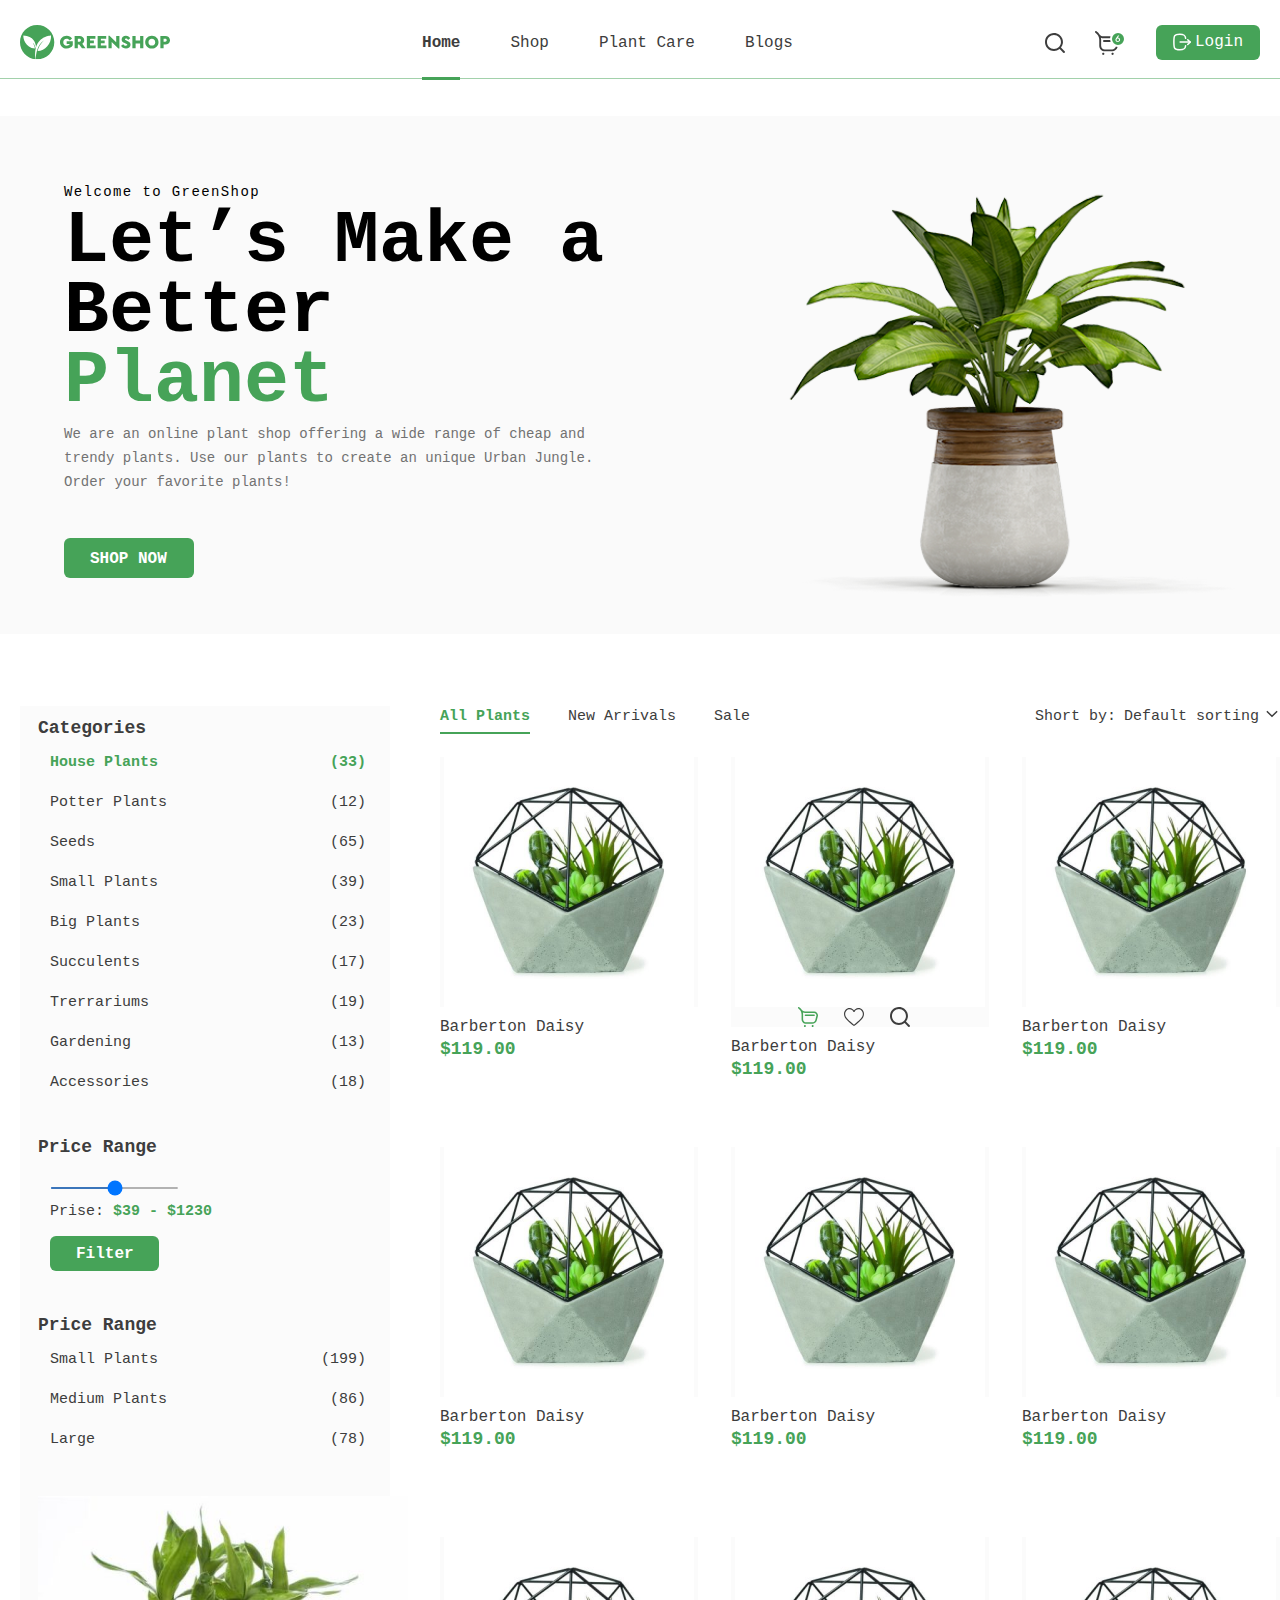
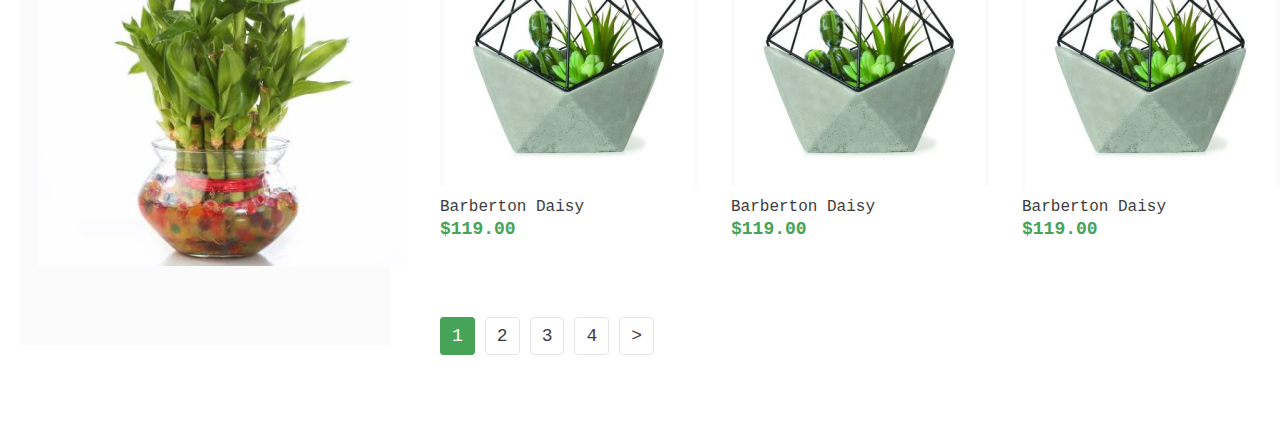
==== home.html @ bd6e9e97 "salom" ====
<!DOCTYPE html>
<html lang="en">
<head>
    <meta charset="UTF-8">
    <meta name="viewport" content="width=device-width, initial-scale=1.0">
    <link rel="preconnect" href="https://fonts.googleapis.com">
    <link rel="preconnect" href="https://fonts.gstatic.com" crossorigin>
    <link href="https://fonts.googleapis.com/css2?family=Source+Code+Pro:ital,wght@0,200..900;1,200..900&display=swap" rel="stylesheet">
    <link rel="stylesheet" href="https://cdnjs.cloudflare.com/ajax/libs/font-awesome/6.5.2/css/all.min.css">
    <link rel="stylesheet" href="./css/main.css">
    <script defer src="./js/app.js"></script>
    <title>Gulbozor Home</title>
</head>
<body>
    <header class="header">
        <div class="header__contanier contanier">
            <a href="#" class="header__logo"><svg xmlns="http://www.w3.org/2000/svg" width="150" height="35" viewBox="0 0 150 35" fill="none">
                <g clip-path="url(#clip0_2_71)">
                <path d="M17.15 0C7.67748 0 0 7.67746 0 17.15C0 26.0201 6.73548 33.3175 15.3711 34.207C14.8496 29.9134 15.0436 26.4001 15.7067 23.5135C15.3347 21.7225 14.4898 19.0703 12.5734 17.1864C12.5734 17.1864 13.8348 19.0784 14.5181 21.6214C14.5181 21.6255 14.5221 21.6295 14.5221 21.6335C14.5949 21.9044 14.6596 22.1793 14.7162 22.4623C14.7283 22.527 14.7404 22.5917 14.7526 22.6604C14.8051 22.9515 14.8536 23.2426 14.886 23.5418C5.19513 22.3532 3.12921 13.6569 3.35561 10.3781C13.665 10.9482 15.7754 17.8292 16.0827 22.0985C19.4585 11.0412 30.1843 10.4024 31.0697 10.3781C31.4538 18.8763 25.1509 25.5026 17.6149 26.0807C17.6635 25.8503 17.7201 25.6198 17.7767 25.3934C17.7928 25.3247 17.813 25.26 17.8333 25.1913C17.8777 25.0296 17.9222 24.8679 17.9748 24.7061C17.995 24.6374 18.0192 24.5646 18.0394 24.4959C18.096 24.318 18.1567 24.1442 18.2173 23.9663C18.2335 23.9259 18.2456 23.8854 18.2618 23.845C18.3386 23.6348 18.4195 23.4326 18.5003 23.2305C18.5084 23.2143 18.5125 23.1941 18.5205 23.1779C18.5205 23.1779 18.5205 23.1779 18.5246 23.1779C20.4571 18.5043 24.0229 15.4439 24.0229 15.4439C17.0247 19.4868 15.8441 29.9983 15.6582 34.2231C16.1514 34.2676 16.6446 34.2999 17.15 34.2999C26.6225 34.2999 34.3 26.6225 34.3 17.15C34.3 7.67746 26.6225 0 17.15 0Z" fill="#46A358"/>
                <path d="M46.7037 10.7454C48.9718 10.7454 50.8235 11.7197 52.0242 13.4986L49.7764 15.4109C48.9718 14.287 47.9975 13.7048 46.6471 13.7048C44.5691 13.7048 43.2753 15.0713 43.2753 17.1534C43.2753 19.2719 44.6418 20.695 46.8372 20.695C48.0177 20.695 48.9556 20.2826 49.554 19.5912V19.0091H46.6673V16.2356H52.7762V20.133C52.194 21.1639 51.3693 21.9887 50.3019 22.6234C49.2346 23.242 48.0339 23.5614 46.7037 23.5614C42.9923 23.618 39.9237 20.7313 39.9763 17.1534C39.9197 13.5956 42.9923 10.6888 46.7037 10.7454Z" fill="#46A358"/>
                <path d="M61.9576 23.3316L59.168 19.4908H57.8379V23.3316H54.6157V10.9684H59.4672C62.2204 10.9684 64.2459 12.6543 64.2459 15.2215C64.2459 16.7376 63.5141 17.995 62.2972 18.7429L65.5558 23.3316H61.9576ZM57.8338 16.681H59.4833C60.3809 16.681 60.963 16.0988 60.963 15.2215C60.963 14.3442 60.3809 13.7782 59.4833 13.7782H57.8338V16.681Z" fill="#46A358"/>
                <path d="M66.8333 10.9684H75.4124V13.8712H70.0555V15.5773H73.876V18.2739H70.0555V20.4288H75.6388V23.3316H66.8333V10.9684Z" fill="#46A358"/>
                <path d="M77.6441 10.9684H86.2231V13.8712H80.8663V15.5773H84.6868V18.2739H80.8663V20.4288H86.4495V23.3316H77.6441V10.9684Z" fill="#46A358"/>
                <path d="M99.4192 10.9683V23.5579H98.3882L91.681 17.057V23.3315H88.4588V10.7419H89.4897L96.197 17.1499V10.9683H99.4192Z" fill="#46A358"/>
                <path d="M103.264 19.135C103.996 20.1094 104.764 20.7279 106.017 20.7279C106.862 20.7279 107.291 20.4288 107.291 19.8264C107.291 19.2846 107.008 19.1148 106.033 18.6822L104.76 18.1203C102.718 17.2187 101.631 16.0584 101.631 14.3927C101.631 12.2014 103.43 10.7379 105.957 10.7379C107.998 10.7379 109.442 11.7123 110.19 13.2283L108.035 14.8778C107.436 13.9803 106.874 13.5679 105.993 13.5679C105.318 13.5679 104.889 13.8307 104.889 14.3563C104.889 14.8051 105.152 15.0517 105.957 15.367L107.38 15.9654C109.535 16.867 110.545 17.9505 110.545 19.6929C110.545 22.0904 108.576 23.5539 106.009 23.5539C103.782 23.5539 101.982 22.4866 101.081 20.7805L103.264 19.135Z" fill="#46A358"/>
                <path d="M112.393 10.9684H115.615V15.4843H120.131V10.9684H123.353V23.3316H120.131V18.3871H115.615V23.3316H112.393V10.9684Z" fill="#46A358"/>
                <path d="M131.843 10.7419C135.441 10.6651 138.607 13.6084 138.53 17.1499C138.603 20.7279 135.441 23.6145 131.843 23.5579C128.229 23.6145 125.116 20.7279 125.193 17.1499C125.116 13.6084 128.229 10.6692 131.843 10.7419ZM131.859 13.7014C129.874 13.7014 128.488 15.1083 128.488 17.1499C128.488 18.1809 128.807 19.0218 129.426 19.6606C130.044 20.2791 130.869 20.5985 131.859 20.5985C133.772 20.5985 135.231 19.2118 135.231 17.1499C135.235 15.1083 133.772 13.7014 131.859 13.7014Z" fill="#46A358"/>
                <path d="M140.374 10.9684H145.226C147.979 10.9684 150.004 12.6543 150.004 15.2215C150.004 17.7524 147.926 19.4908 145.226 19.4908H143.596V23.3316H140.374V10.9684ZM145.242 16.681C146.139 16.681 146.721 16.0988 146.721 15.2215C146.721 14.3442 146.139 13.7782 145.242 13.7782H143.592V16.681H145.242Z" fill="#46A358"/>
                </g>
                <defs>
                <clipPath id="clip0_2_71">
                <rect width="150" height="34.2999" fill="white"/>
                </clipPath>
                </defs>
                </svg></a>
            <ul class="header__nav__list">
                <li class="header__nav__item"><a href="#" class="header__nav__link header-nav-link-active">Home</a></li>
                <li class="header__nav__item"><a href="#" class="header__nav__link">Shop</a></li>
                <li class="header__nav__item"><a href="#" class="header__nav__link">Plant Care</a></li>
                <li class="header__nav__item"><a href="#" class="header__nav__link">Blogs</a></li>
            </ul>    
            <div class="header__buysearchlogin">
                <a href="#" class="header__search">
                    <svg width="20" height="20" viewBox="0 0 20 20" fill="none" xmlns="http://www.w3.org/2000/svg">
                    <path d="M14.5726 16.0029C10.5755 19.1865 4.988 18.3056 2.02842 14.6542C-0.828088 11.129 -0.64944 6.04347 2.44943 2.82482C5.65137 -0.500594 10.6854 -0.944524 14.3346 1.78337C15.642 2.76051 16.6183 4.00364 17.2542 5.50838C17.8938 7.02186 18.0881 8.59654 17.8663 10.2205C17.6452 11.837 17 13.2775 15.9499 14.6217C16.0349 14.6773 16.1255 14.7173 16.1904 14.7822C17.3448 15.9311 18.4947 17.0843 19.6491 18.2331C19.9227 18.5054 20.0589 18.8225 19.9776 19.2047C19.8165 19.9651 18.9107 20.2586 18.3298 19.7366C18.0575 19.4925 17.807 19.2234 17.5484 18.9649C16.6002 18.0177 15.6526 17.0699 14.7044 16.1227C14.665 16.0853 14.6238 16.0503 14.5726 16.0029ZM15.9605 8.98677C15.9705 5.12689 12.8529 2.00627 8.98261 2.00065C5.12292 1.99503 2.00781 5.09068 1.99094 8.94806C1.97408 12.8173 5.08544 15.9467 8.96762 15.9648C12.8117 15.9829 15.9505 12.8504 15.9605 8.98677Z" fill="#3D3D3D"/>
                    </svg>
                    </a>
                <a href="#" class="header__buy">
                    <svg width="31" height="24" viewBox="0 0 31 24" fill="none" xmlns="http://www.w3.org/2000/svg">
                    <path d="M17.1567 20.25H9.89163C6.79003 20.25 4.26667 17.7267 4.26667 14.6251V8.85947C4.26667 5.9762 2.82958 3.30739 0.422521 1.72031C-0.00975775 1.43531 -0.129101 0.853876 0.155897 0.421598C0.440896 -0.0107278 1.02228 -0.130118 1.45465 0.154974C2.82874 1.06097 3.94351 2.2559 4.74067 3.63167C4.91293 3.82466 6.30202 5.29699 8.57919 5.29699H19.3748C22.3201 5.24191 24.6254 8.19769 23.8554 11.0406L22.6126 15.9939C21.9839 18.4998 19.7404 20.25 17.1567 20.25ZM5.90513 6.64234C6.06099 7.36238 6.14166 8.10483 6.14166 8.85947V14.6251C6.14166 16.6928 7.8239 18.375 9.89163 18.375H17.1567C18.8792 18.375 20.3748 17.2082 20.794 15.5376L22.0367 10.5844C22.4943 8.89509 21.1243 7.13931 19.3748 7.17198H8.57914C7.54926 7.17198 6.65283 6.94993 5.90513 6.64234ZM9.42289 22.8281C9.42289 22.1809 8.89822 21.6563 8.25102 21.6563C6.69609 21.7182 6.69745 23.9387 8.25102 24C8.89822 24 9.42289 23.4753 9.42289 22.8281ZM18.751 22.8281C18.751 22.1809 18.2263 21.6563 17.5791 21.6563C16.0242 21.7182 16.0255 23.9387 17.5791 24C18.2263 24 18.751 23.4753 18.751 22.8281ZM20.3123 9.98446C20.3123 9.46668 19.8925 9.04697 19.3748 9.04697H8.95414C7.71027 9.09647 7.71121 10.8729 8.95414 10.922H19.3748C19.8925 10.922 20.3123 10.5022 20.3123 9.98446Z" fill="#3D3D3D"/>
                    <circle cx="23.001" cy="8" r="7" fill="#46A358" stroke="white" stroke-width="2"/>
                    <path d="M25.121 8.83C25.121 7.58 24.101 6.62 22.951 6.62C22.841 6.62 22.751 6.63 22.661 6.65L24.251 4.4H23.001L21.351 6.73C21.121 7.06 20.951 7.31 20.841 7.49C20.731 7.67 20.641 7.87 20.561 8.1C20.491 8.32 20.451 8.56 20.451 8.82C20.421 10.12 21.531 11.13 22.781 11.11C24.041 11.11 25.121 10.12 25.121 8.83ZM24.071 8.83C24.071 9.2 23.941 9.52 23.691 9.77C23.441 10.02 23.141 10.14 22.781 10.14C22.411 10.14 22.111 10.02 21.861 9.77C21.611 9.52 21.491 9.2 21.491 8.83C21.491 8.46 21.611 8.15 21.861 7.9C22.111 7.65 22.411 7.52 22.781 7.52C23.141 7.52 23.441 7.65 23.691 7.9C23.941 8.15 24.071 8.46 24.071 8.83Z" fill="white"/>
                    </svg>
                    </a>    
                <form action="#">
                    <button class="header__btn"><span class="header__btn__svg">
                        <svg width="18" height="18" viewBox="0 0 18 18" fill="none" xmlns="http://www.w3.org/2000/svg">
                        <path d="M17.1601 9.10057H7.12598" stroke="white" stroke-width="1.5" stroke-linecap="round" stroke-linejoin="round"/>
                        <path d="M14.7212 6.67059L17.1612 9.10059L14.7212 11.5306" stroke="white" stroke-width="1.5" stroke-linecap="round" stroke-linejoin="round"/>
                        <path d="M12.6342 5.35823C12.3592 2.3749 11.2425 1.29156 6.80082 1.29156C0.883322 1.29156 0.883322 3.21656 0.883322 8.9999C0.883322 14.7832 0.883322 16.7082 6.80082 16.7082C11.2425 16.7082 12.3592 15.6249 12.6342 12.6416" stroke="white" stroke-width="1.5" stroke-linecap="round" stroke-linejoin="round"/>
                        </svg></span>Login</button>
                </form>    
                <i class="fa-solid fa-bars header__bar"></i>
            </div>
        </div>
    </header>

    <section class="hero">
        <div class="hero__contanier contanier">
            <div class="hero__headings">
                <p class="hero__headings__heading">Welcome to GreenShop</p>
                <h1 class="hero__headings__title">Let’s Make a Better <span class="hero__headings__title__span">Planet</span></h1>
                <p class="hero__headings__text">We are an online plant shop offering a wide range of cheap and trendy plants. Use our plants to create an unique Urban Jungle. Order your favorite plants!</p>
                <form action="#">
                    <button class="hero__headings__btn">SHOP NOW</button>
                </form>
            </div>
            <div class="hero__right">
                <div class="hero__right__bg">
                <img src="./img/hero.img/heroImg.png" alt="img" class="hero__right__bg__img">
                </div>
            </div>
        </div>
    </section>

    <section class="categories">
        <div class="categories__contanier contanier">
            <div class="categories__infos">
                <div class="categories__infos__heading">
                    <h2 class="categories__heading__title">Categories</h2>
                </div>
                <ul class="categories__heading__list">
                    <li class="categories__heading__item"><a href="#" class="categories__heading__link categories__heading__link-active">House Plants<span class="categories__heading__link__span">(33)</span></a></li>
                    <li class="categories__heading__item"><a href="#" class="categories__heading__link">Potter Plants<span class="categories__heading__link__span">(12)</span></a></li>
                    <li class="categories__heading__item"><a href="#" class="categories__heading__link">Seeds<span class="categories__heading__link__span">(65)</span></a></li>
                    <li class="categories__heading__item"><a href="#" class="categories__heading__link">Small Plants<span class="categories__heading__link__span">(39)</span></a></li>
                    <li class="categories__heading__item"><a href="#" class="categories__heading__link">Big Plants<span class="categories__heading__link__span">(23)</span></a></li>
                    <li class="categories__heading__item"><a href="#" class="categories__heading__link">Succulents<span class="categories__heading__link__span">(17)</span></a></li>
                    <li class="categories__heading__item"><a href="#" class="categories__heading__link">Trerrariums<span class="categories__heading__link__span">(19)</span></a></li>
                    <li class="categories__heading__item"><a href="#" class="categories__heading__link">Gardening<span class="categories__heading__link__span">(13)</span></a></li>
                    <li class="categories__heading__item"><a href="#" class="categories__heading__link">Accessories<span class="categories__heading__link__span">(18)</span></a></li>
                </ul>
                <div class="categories__infos__heading3">
                    <h2 class="categories__heading__title">Price Range</h2>
                </div>
                <form class="categories__infos__heading__form" action="#">
                    <input class="categories__infos__heading__input" type="range">
                    <p class="categories__infos__heading__input__text">Prise:
                        <span class="categories__infos__heading__input__text__span">$39</span>
                        <span class="categories__infos__heading__input__text__span">-</span>
                        <span class="categories__infos__heading__input__text__span">$1230</span>
                    </p>
                    <button class="ategories__infos__heading__input__btn">Filter</button>
                </form>
                <div class="categories__infos__heading">
                    <h2 class="categories__heading__title">Price Range</h2>
                </div>
                <ul class="categories__heading__list">
                    <li class="categories__heading__item"><a href="#" class="categories__heading__link">Small Plants<span class="categories__heading__link__span">(199)</span></a></li>
                    <li class="categories__heading__item"><a href="#" class="categories__heading__link">Medium Plants<span class="categories__heading__link__span">(86)</span></a></li>
                    <li class="categories__heading__item"><a href="#" class="categories__heading__link">Large<span class="categories__heading__link__span">(78)</span></a></li>
                </ul>
                <img src="./img/categories/categries.png" alt="img" class="categories__infos__heading__img">
            </div>
            <div class="categories__right">
                <div class="categories__top">
                    <ul class="categories__top__list">
                        <li class="categories__top__item"><a href="#" class="categoris__top__link categoris__top__link-active">All Plants</a></li>
                        <li class="categories__top__item"><a href="#" class="categoris__top__link">New Arrivals</a></li>
                        <li class="categories__top__item"><a href="#" class="categoris__top__link">Sale</a></li>
                    </ul>
                    <p class="categories__top__link">Short by: <span class="categoris__top__link__span">Default sorting <span class="categories__top__link__span__svg">
                        <svg width="16" height="16" viewBox="0 0 16 16" fill="none" xmlns="http://www.w3.org/2000/svg">
                        <path d="M12.6666 5.66667L7.99998 10.3333L3.33331 5.66667" stroke="#3D3D3D" stroke-width="1.5" stroke-linecap="round" stroke-linejoin="round"/>
                        </svg>
                        </span></span></p>
                </div>
                <div class="categories__top__cards">
                    <div class="categories__top__cards__card">
                        <div class="categories__top__cards__card_bg">
                            <img src="./img/categories/cards/cardpng1.png" alt="img" class="categories__top__cards__card__img">
                            <div class="categories__top__cards__bg__hoverlinks">
                                <a href="#" class="categories__top__cards__bg__hoverlinks__shop">
<svg width="20" height="20" viewBox="0 0 20 20" fill="none" xmlns="http://www.w3.org/2000/svg">
<g clip-path="url(#clip0_4_201)">
<path d="M14.294 16.8745H8.24077C5.65655 16.8745 3.55412 14.7721 3.55412 12.1879V7.38404C3.55412 4.98174 2.35676 2.75812 0.351225 1.43578C-0.00894369 1.19832 -0.108379 0.71388 0.129078 0.353711C0.366535 -0.00649689 0.850939 -0.105971 1.21119 0.131564C2.35606 0.886427 3.28487 1.88203 3.94905 3.0283C4.09258 3.1891 5.24995 4.41583 7.14726 4.41583H16.142C18.596 4.36994 20.5168 6.83265 19.8752 9.20136L18.8397 13.3283C18.3159 15.4163 16.4466 16.8745 14.294 16.8745ZM4.91926 5.53676C5.04912 6.13669 5.11634 6.75528 5.11634 7.38404V12.1879C5.11634 13.9107 6.51796 15.3123 8.24077 15.3123H14.294C15.7291 15.3123 16.9752 14.3401 17.3245 12.9482L18.3599 8.8212C18.7412 7.41372 17.5997 5.95082 16.142 5.97804H7.14722C6.28913 5.97804 5.54224 5.79304 4.91926 5.53676ZM7.85021 19.0226C7.85021 18.4833 7.41307 18.0462 6.87383 18.0462C5.57828 18.0978 5.57942 19.9479 6.87383 19.9989C7.41307 19.9989 7.85021 19.5618 7.85021 19.0226ZM15.6222 19.0226C15.6222 18.4833 15.1851 18.0462 14.6459 18.0462C13.3503 18.0978 13.3514 19.9479 14.6459 19.9989C15.1851 19.9989 15.6222 19.5618 15.6222 19.0226ZM16.9231 8.32137C16.9231 7.88996 16.5734 7.54026 16.142 7.54026H7.45966C6.42329 7.5815 6.42407 9.06158 7.45966 9.10248H16.142C16.5734 9.10248 16.9231 8.75277 16.9231 8.32137Z" fill="#46A358"/>
</g>
<defs>
<clipPath id="clip0_4_201">
<rect width="20" height="20" fill="white"/>
</clipPath>
</defs>
</svg>
                                    </a>
                                <a href="#" class="categories__top__cards__bg__hoverlinks__like">
<svg width="20" height="20" viewBox="0 0 20 20" fill="none" xmlns="http://www.w3.org/2000/svg">
<path d="M10 18.8873C9.71527 18.8873 9.44077 18.7842 9.22684 18.5968C8.41888 17.8903 7.63992 17.2264 6.95267 16.6408L6.94916 16.6377C4.93423 14.9207 3.19427 13.4378 1.98364 11.9771C0.630341 10.3441 0 8.79578 0 7.10434C0 5.46097 0.563507 3.94485 1.58661 2.83508C2.62192 1.71219 4.04251 1.09375 5.58716 1.09375C6.74164 1.09375 7.79892 1.45874 8.72955 2.1785C9.19922 2.54181 9.62494 2.98645 10 3.5051C10.3752 2.98645 10.8008 2.54181 11.2706 2.1785C12.2012 1.45874 13.2585 1.09375 14.413 1.09375C15.9575 1.09375 17.3782 1.71219 18.4135 2.83508C19.4366 3.94485 20 5.46097 20 7.10434C20 8.79578 19.3698 10.3441 18.0165 11.9769C16.8059 13.4378 15.0661 14.9205 13.0515 16.6374C12.363 17.224 11.5828 17.8889 10.773 18.5971C10.5592 18.7842 10.2846 18.8873 10 18.8873ZM5.58716 2.26532C4.37363 2.26532 3.25882 2.74963 2.44781 3.62915C1.62476 4.52194 1.17142 5.75607 1.17142 7.10434C1.17142 8.52692 1.70013 9.79919 2.88559 11.2296C4.03137 12.6122 5.73563 14.0645 7.70889 15.7462L7.71255 15.7492C8.4024 16.3371 9.18442 17.0036 9.99832 17.7153C10.8171 17.0023 11.6003 16.3347 12.2916 15.7458C14.2647 14.0642 15.9688 12.6122 17.1146 11.2296C18.2999 9.79919 18.8286 8.52692 18.8286 7.10434C18.8286 5.75607 18.3752 4.52194 17.5522 3.62915C16.7413 2.74963 15.6264 2.26532 14.413 2.26532C13.524 2.26532 12.7078 2.54791 11.9872 3.10516C11.3449 3.60199 10.8975 4.23004 10.6352 4.66949C10.5003 4.89548 10.2629 5.03036 10 5.03036C9.73709 5.03036 9.49966 4.89548 9.36478 4.66949C9.10263 4.23004 8.65524 3.60199 8.01285 3.10516C7.29218 2.54791 6.47598 2.26532 5.58716 2.26532Z" fill="#3D3D3D"/>
</svg>
                                    </a>
                                <a href="#" class="categories__top__cards__bg__hoverlinks__search">
<svg width="20" height="20" viewBox="0 0 20 20" fill="none" xmlns="http://www.w3.org/2000/svg">
<g clip-path="url(#clip0_4_214)">
<path d="M14.5656 16.0023C10.5704 19.1859 4.98549 18.3049 2.02729 14.6537C-0.827886 11.1285 -0.64932 6.04315 2.44811 2.82459C5.64856 -0.500733 10.6802 -0.94465 14.3277 1.78316C15.6345 2.76028 16.6104 4.00338 17.246 5.50808C17.8853 7.02152 18.0795 8.59614 17.8578 10.2201C17.6368 11.8366 16.9918 13.2769 15.9423 14.6212C16.0272 14.6768 16.1178 14.7167 16.1827 14.7816C17.3365 15.9305 18.4859 17.0836 19.6397 18.2325C19.9132 18.5047 20.0493 18.8219 19.9682 19.204C19.8071 19.9644 18.9018 20.2579 18.3211 19.7359C18.0489 19.4918 17.7985 19.2227 17.54 18.9642C16.5923 18.0171 15.6451 17.0693 14.6973 16.1221C14.658 16.0847 14.6168 16.0497 14.5656 16.0023ZM15.9529 8.98637C15.9629 5.12659 12.8468 2.00606 8.97825 2.00044C5.12035 1.99482 2.00669 5.09038 1.98983 8.94766C1.97297 12.8168 5.08289 15.9461 8.96326 15.9642C12.8055 15.9823 15.9429 12.8499 15.9529 8.98637Z" fill="#3D3D3D"/>
</g>
<defs>
<clipPath id="clip0_4_214">
<rect width="19.9913" height="20" fill="white"/>
</clipPath>
</defs>
</svg>
                                    </a>
                            </div>
                        </div>
                        <p class="categories__top__cards__card__text">Barberton Daisy</p>
                        <p class="categories__top__cards__card__many">$119.00</p>
                    </div>
                    <div class="categories__top__cards__card">
                        <div class="categories__top__cards__card_bg">
                            <img src="./img/categories/cards/cardpng1.png" alt="img" class="categories__top__cards__card__img">
                            <div class="categories__top__cards__bg__hoverlinks categories__top__cards__bg__hoverlinks-active">
                                <a href="#" class="categories__top__cards__bg__hoverlinks__shop">
<svg width="20" height="20" viewBox="0 0 20 20" fill="none" xmlns="http://www.w3.org/2000/svg">
<g clip-path="url(#clip0_4_201)">
<path d="M14.294 16.8745H8.24077C5.65655 16.8745 3.55412 14.7721 3.55412 12.1879V7.38404C3.55412 4.98174 2.35676 2.75812 0.351225 1.43578C-0.00894369 1.19832 -0.108379 0.71388 0.129078 0.353711C0.366535 -0.00649689 0.850939 -0.105971 1.21119 0.131564C2.35606 0.886427 3.28487 1.88203 3.94905 3.0283C4.09258 3.1891 5.24995 4.41583 7.14726 4.41583H16.142C18.596 4.36994 20.5168 6.83265 19.8752 9.20136L18.8397 13.3283C18.3159 15.4163 16.4466 16.8745 14.294 16.8745ZM4.91926 5.53676C5.04912 6.13669 5.11634 6.75528 5.11634 7.38404V12.1879C5.11634 13.9107 6.51796 15.3123 8.24077 15.3123H14.294C15.7291 15.3123 16.9752 14.3401 17.3245 12.9482L18.3599 8.8212C18.7412 7.41372 17.5997 5.95082 16.142 5.97804H7.14722C6.28913 5.97804 5.54224 5.79304 4.91926 5.53676ZM7.85021 19.0226C7.85021 18.4833 7.41307 18.0462 6.87383 18.0462C5.57828 18.0978 5.57942 19.9479 6.87383 19.9989C7.41307 19.9989 7.85021 19.5618 7.85021 19.0226ZM15.6222 19.0226C15.6222 18.4833 15.1851 18.0462 14.6459 18.0462C13.3503 18.0978 13.3514 19.9479 14.6459 19.9989C15.1851 19.9989 15.6222 19.5618 15.6222 19.0226ZM16.9231 8.32137C16.9231 7.88996 16.5734 7.54026 16.142 7.54026H7.45966C6.42329 7.5815 6.42407 9.06158 7.45966 9.10248H16.142C16.5734 9.10248 16.9231 8.75277 16.9231 8.32137Z" fill="#46A358"/>
</g>
<defs>
<clipPath id="clip0_4_201">
<rect width="20" height="20" fill="white"/>
</clipPath>
</defs>
</svg>
                                    </a>
                                <a href="#" class="categories__top__cards__bg__hoverlinks__like">
<svg width="20" height="20" viewBox="0 0 20 20" fill="none" xmlns="http://www.w3.org/2000/svg">
<path d="M10 18.8873C9.71527 18.8873 9.44077 18.7842 9.22684 18.5968C8.41888 17.8903 7.63992 17.2264 6.95267 16.6408L6.94916 16.6377C4.93423 14.9207 3.19427 13.4378 1.98364 11.9771C0.630341 10.3441 0 8.79578 0 7.10434C0 5.46097 0.563507 3.94485 1.58661 2.83508C2.62192 1.71219 4.04251 1.09375 5.58716 1.09375C6.74164 1.09375 7.79892 1.45874 8.72955 2.1785C9.19922 2.54181 9.62494 2.98645 10 3.5051C10.3752 2.98645 10.8008 2.54181 11.2706 2.1785C12.2012 1.45874 13.2585 1.09375 14.413 1.09375C15.9575 1.09375 17.3782 1.71219 18.4135 2.83508C19.4366 3.94485 20 5.46097 20 7.10434C20 8.79578 19.3698 10.3441 18.0165 11.9769C16.8059 13.4378 15.0661 14.9205 13.0515 16.6374C12.363 17.224 11.5828 17.8889 10.773 18.5971C10.5592 18.7842 10.2846 18.8873 10 18.8873ZM5.58716 2.26532C4.37363 2.26532 3.25882 2.74963 2.44781 3.62915C1.62476 4.52194 1.17142 5.75607 1.17142 7.10434C1.17142 8.52692 1.70013 9.79919 2.88559 11.2296C4.03137 12.6122 5.73563 14.0645 7.70889 15.7462L7.71255 15.7492C8.4024 16.3371 9.18442 17.0036 9.99832 17.7153C10.8171 17.0023 11.6003 16.3347 12.2916 15.7458C14.2647 14.0642 15.9688 12.6122 17.1146 11.2296C18.2999 9.79919 18.8286 8.52692 18.8286 7.10434C18.8286 5.75607 18.3752 4.52194 17.5522 3.62915C16.7413 2.74963 15.6264 2.26532 14.413 2.26532C13.524 2.26532 12.7078 2.54791 11.9872 3.10516C11.3449 3.60199 10.8975 4.23004 10.6352 4.66949C10.5003 4.89548 10.2629 5.03036 10 5.03036C9.73709 5.03036 9.49966 4.89548 9.36478 4.66949C9.10263 4.23004 8.65524 3.60199 8.01285 3.10516C7.29218 2.54791 6.47598 2.26532 5.58716 2.26532Z" fill="#3D3D3D"/>
</svg>
                                    </a>
                                <a href="#" class="categories__top__cards__bg__hoverlinks__search">
<svg width="20" height="20" viewBox="0 0 20 20" fill="none" xmlns="http://www.w3.org/2000/svg">
<g clip-path="url(#clip0_4_214)">
<path d="M14.5656 16.0023C10.5704 19.1859 4.98549 18.3049 2.02729 14.6537C-0.827886 11.1285 -0.64932 6.04315 2.44811 2.82459C5.64856 -0.500733 10.6802 -0.94465 14.3277 1.78316C15.6345 2.76028 16.6104 4.00338 17.246 5.50808C17.8853 7.02152 18.0795 8.59614 17.8578 10.2201C17.6368 11.8366 16.9918 13.2769 15.9423 14.6212C16.0272 14.6768 16.1178 14.7167 16.1827 14.7816C17.3365 15.9305 18.4859 17.0836 19.6397 18.2325C19.9132 18.5047 20.0493 18.8219 19.9682 19.204C19.8071 19.9644 18.9018 20.2579 18.3211 19.7359C18.0489 19.4918 17.7985 19.2227 17.54 18.9642C16.5923 18.0171 15.6451 17.0693 14.6973 16.1221C14.658 16.0847 14.6168 16.0497 14.5656 16.0023ZM15.9529 8.98637C15.9629 5.12659 12.8468 2.00606 8.97825 2.00044C5.12035 1.99482 2.00669 5.09038 1.98983 8.94766C1.97297 12.8168 5.08289 15.9461 8.96326 15.9642C12.8055 15.9823 15.9429 12.8499 15.9529 8.98637Z" fill="#3D3D3D"/>
</g>
<defs>
<clipPath id="clip0_4_214">
<rect width="19.9913" height="20" fill="white"/>
</clipPath>
</defs>
</svg>
                                    </a>
                            </div>
                        </div>
                        <p class="categories__top__cards__card__text">Barberton Daisy</p>
                        <p class="categories__top__cards__card__many">$119.00</p>
                    </div>
                    <div class="categories__top__cards__card">
                        <div class="categories__top__cards__card_bg">
                            <img src="./img/categories/cards/cardpng1.png" alt="img" class="categories__top__cards__card__img">
                            <div class="categories__top__cards__bg__hoverlinks">
                                <a href="#" class="categories__top__cards__bg__hoverlinks__shop">
<svg width="20" height="20" viewBox="0 0 20 20" fill="none" xmlns="http://www.w3.org/2000/svg">
<g clip-path="url(#clip0_4_201)">
<path d="M14.294 16.8745H8.24077C5.65655 16.8745 3.55412 14.7721 3.55412 12.1879V7.38404C3.55412 4.98174 2.35676 2.75812 0.351225 1.43578C-0.00894369 1.19832 -0.108379 0.71388 0.129078 0.353711C0.366535 -0.00649689 0.850939 -0.105971 1.21119 0.131564C2.35606 0.886427 3.28487 1.88203 3.94905 3.0283C4.09258 3.1891 5.24995 4.41583 7.14726 4.41583H16.142C18.596 4.36994 20.5168 6.83265 19.8752 9.20136L18.8397 13.3283C18.3159 15.4163 16.4466 16.8745 14.294 16.8745ZM4.91926 5.53676C5.04912 6.13669 5.11634 6.75528 5.11634 7.38404V12.1879C5.11634 13.9107 6.51796 15.3123 8.24077 15.3123H14.294C15.7291 15.3123 16.9752 14.3401 17.3245 12.9482L18.3599 8.8212C18.7412 7.41372 17.5997 5.95082 16.142 5.97804H7.14722C6.28913 5.97804 5.54224 5.79304 4.91926 5.53676ZM7.85021 19.0226C7.85021 18.4833 7.41307 18.0462 6.87383 18.0462C5.57828 18.0978 5.57942 19.9479 6.87383 19.9989C7.41307 19.9989 7.85021 19.5618 7.85021 19.0226ZM15.6222 19.0226C15.6222 18.4833 15.1851 18.0462 14.6459 18.0462C13.3503 18.0978 13.3514 19.9479 14.6459 19.9989C15.1851 19.9989 15.6222 19.5618 15.6222 19.0226ZM16.9231 8.32137C16.9231 7.88996 16.5734 7.54026 16.142 7.54026H7.45966C6.42329 7.5815 6.42407 9.06158 7.45966 9.10248H16.142C16.5734 9.10248 16.9231 8.75277 16.9231 8.32137Z" fill="#46A358"/>
</g>
<defs>
<clipPath id="clip0_4_201">
<rect width="20" height="20" fill="white"/>
</clipPath>
</defs>
</svg>
                                    </a>
                                <a href="#" class="categories__top__cards__bg__hoverlinks__like">
<svg width="20" height="20" viewBox="0 0 20 20" fill="none" xmlns="http://www.w3.org/2000/svg">
<path d="M10 18.8873C9.71527 18.8873 9.44077 18.7842 9.22684 18.5968C8.41888 17.8903 7.63992 17.2264 6.95267 16.6408L6.94916 16.6377C4.93423 14.9207 3.19427 13.4378 1.98364 11.9771C0.630341 10.3441 0 8.79578 0 7.10434C0 5.46097 0.563507 3.94485 1.58661 2.83508C2.62192 1.71219 4.04251 1.09375 5.58716 1.09375C6.74164 1.09375 7.79892 1.45874 8.72955 2.1785C9.19922 2.54181 9.62494 2.98645 10 3.5051C10.3752 2.98645 10.8008 2.54181 11.2706 2.1785C12.2012 1.45874 13.2585 1.09375 14.413 1.09375C15.9575 1.09375 17.3782 1.71219 18.4135 2.83508C19.4366 3.94485 20 5.46097 20 7.10434C20 8.79578 19.3698 10.3441 18.0165 11.9769C16.8059 13.4378 15.0661 14.9205 13.0515 16.6374C12.363 17.224 11.5828 17.8889 10.773 18.5971C10.5592 18.7842 10.2846 18.8873 10 18.8873ZM5.58716 2.26532C4.37363 2.26532 3.25882 2.74963 2.44781 3.62915C1.62476 4.52194 1.17142 5.75607 1.17142 7.10434C1.17142 8.52692 1.70013 9.79919 2.88559 11.2296C4.03137 12.6122 5.73563 14.0645 7.70889 15.7462L7.71255 15.7492C8.4024 16.3371 9.18442 17.0036 9.99832 17.7153C10.8171 17.0023 11.6003 16.3347 12.2916 15.7458C14.2647 14.0642 15.9688 12.6122 17.1146 11.2296C18.2999 9.79919 18.8286 8.52692 18.8286 7.10434C18.8286 5.75607 18.3752 4.52194 17.5522 3.62915C16.7413 2.74963 15.6264 2.26532 14.413 2.26532C13.524 2.26532 12.7078 2.54791 11.9872 3.10516C11.3449 3.60199 10.8975 4.23004 10.6352 4.66949C10.5003 4.89548 10.2629 5.03036 10 5.03036C9.73709 5.03036 9.49966 4.89548 9.36478 4.66949C9.10263 4.23004 8.65524 3.60199 8.01285 3.10516C7.29218 2.54791 6.47598 2.26532 5.58716 2.26532Z" fill="#3D3D3D"/>
</svg>
                                    </a>
                                <a href="#" class="categories__top__cards__bg__hoverlinks__search">
<svg width="20" height="20" viewBox="0 0 20 20" fill="none" xmlns="http://www.w3.org/2000/svg">
<g clip-path="url(#clip0_4_214)">
<path d="M14.5656 16.0023C10.5704 19.1859 4.98549 18.3049 2.02729 14.6537C-0.827886 11.1285 -0.64932 6.04315 2.44811 2.82459C5.64856 -0.500733 10.6802 -0.94465 14.3277 1.78316C15.6345 2.76028 16.6104 4.00338 17.246 5.50808C17.8853 7.02152 18.0795 8.59614 17.8578 10.2201C17.6368 11.8366 16.9918 13.2769 15.9423 14.6212C16.0272 14.6768 16.1178 14.7167 16.1827 14.7816C17.3365 15.9305 18.4859 17.0836 19.6397 18.2325C19.9132 18.5047 20.0493 18.8219 19.9682 19.204C19.8071 19.9644 18.9018 20.2579 18.3211 19.7359C18.0489 19.4918 17.7985 19.2227 17.54 18.9642C16.5923 18.0171 15.6451 17.0693 14.6973 16.1221C14.658 16.0847 14.6168 16.0497 14.5656 16.0023ZM15.9529 8.98637C15.9629 5.12659 12.8468 2.00606 8.97825 2.00044C5.12035 1.99482 2.00669 5.09038 1.98983 8.94766C1.97297 12.8168 5.08289 15.9461 8.96326 15.9642C12.8055 15.9823 15.9429 12.8499 15.9529 8.98637Z" fill="#3D3D3D"/>
</g>
<defs>
<clipPath id="clip0_4_214">
<rect width="19.9913" height="20" fill="white"/>
</clipPath>
</defs>
</svg>
                                    </a>
                            </div>
                        </div>
                        <p class="categories__top__cards__card__text">Barberton Daisy</p>
                        <p class="categories__top__cards__card__many">$119.00</p>
                    </div>
                    <div class="categories__top__cards__card">
                        <div class="categories__top__cards__card_bg">
                            <img src="./img/categories/cards/cardpng1.png" alt="img" class="categories__top__cards__card__img">
                            <div class="categories__top__cards__bg__hoverlinks">
                                <a href="#" class="categories__top__cards__bg__hoverlinks__shop">
<svg width="20" height="20" viewBox="0 0 20 20" fill="none" xmlns="http://www.w3.org/2000/svg">
<g clip-path="url(#clip0_4_201)">
<path d="M14.294 16.8745H8.24077C5.65655 16.8745 3.55412 14.7721 3.55412 12.1879V7.38404C3.55412 4.98174 2.35676 2.75812 0.351225 1.43578C-0.00894369 1.19832 -0.108379 0.71388 0.129078 0.353711C0.366535 -0.00649689 0.850939 -0.105971 1.21119 0.131564C2.35606 0.886427 3.28487 1.88203 3.94905 3.0283C4.09258 3.1891 5.24995 4.41583 7.14726 4.41583H16.142C18.596 4.36994 20.5168 6.83265 19.8752 9.20136L18.8397 13.3283C18.3159 15.4163 16.4466 16.8745 14.294 16.8745ZM4.91926 5.53676C5.04912 6.13669 5.11634 6.75528 5.11634 7.38404V12.1879C5.11634 13.9107 6.51796 15.3123 8.24077 15.3123H14.294C15.7291 15.3123 16.9752 14.3401 17.3245 12.9482L18.3599 8.8212C18.7412 7.41372 17.5997 5.95082 16.142 5.97804H7.14722C6.28913 5.97804 5.54224 5.79304 4.91926 5.53676ZM7.85021 19.0226C7.85021 18.4833 7.41307 18.0462 6.87383 18.0462C5.57828 18.0978 5.57942 19.9479 6.87383 19.9989C7.41307 19.9989 7.85021 19.5618 7.85021 19.0226ZM15.6222 19.0226C15.6222 18.4833 15.1851 18.0462 14.6459 18.0462C13.3503 18.0978 13.3514 19.9479 14.6459 19.9989C15.1851 19.9989 15.6222 19.5618 15.6222 19.0226ZM16.9231 8.32137C16.9231 7.88996 16.5734 7.54026 16.142 7.54026H7.45966C6.42329 7.5815 6.42407 9.06158 7.45966 9.10248H16.142C16.5734 9.10248 16.9231 8.75277 16.9231 8.32137Z" fill="#46A358"/>
</g>
<defs>
<clipPath id="clip0_4_201">
<rect width="20" height="20" fill="white"/>
</clipPath>
</defs>
</svg>
                                    </a>
                                <a href="#" class="categories__top__cards__bg__hoverlinks__like">
<svg width="20" height="20" viewBox="0 0 20 20" fill="none" xmlns="http://www.w3.org/2000/svg">
<path d="M10 18.8873C9.71527 18.8873 9.44077 18.7842 9.22684 18.5968C8.41888 17.8903 7.63992 17.2264 6.95267 16.6408L6.94916 16.6377C4.93423 14.9207 3.19427 13.4378 1.98364 11.9771C0.630341 10.3441 0 8.79578 0 7.10434C0 5.46097 0.563507 3.94485 1.58661 2.83508C2.62192 1.71219 4.04251 1.09375 5.58716 1.09375C6.74164 1.09375 7.79892 1.45874 8.72955 2.1785C9.19922 2.54181 9.62494 2.98645 10 3.5051C10.3752 2.98645 10.8008 2.54181 11.2706 2.1785C12.2012 1.45874 13.2585 1.09375 14.413 1.09375C15.9575 1.09375 17.3782 1.71219 18.4135 2.83508C19.4366 3.94485 20 5.46097 20 7.10434C20 8.79578 19.3698 10.3441 18.0165 11.9769C16.8059 13.4378 15.0661 14.9205 13.0515 16.6374C12.363 17.224 11.5828 17.8889 10.773 18.5971C10.5592 18.7842 10.2846 18.8873 10 18.8873ZM5.58716 2.26532C4.37363 2.26532 3.25882 2.74963 2.44781 3.62915C1.62476 4.52194 1.17142 5.75607 1.17142 7.10434C1.17142 8.52692 1.70013 9.79919 2.88559 11.2296C4.03137 12.6122 5.73563 14.0645 7.70889 15.7462L7.71255 15.7492C8.4024 16.3371 9.18442 17.0036 9.99832 17.7153C10.8171 17.0023 11.6003 16.3347 12.2916 15.7458C14.2647 14.0642 15.9688 12.6122 17.1146 11.2296C18.2999 9.79919 18.8286 8.52692 18.8286 7.10434C18.8286 5.75607 18.3752 4.52194 17.5522 3.62915C16.7413 2.74963 15.6264 2.26532 14.413 2.26532C13.524 2.26532 12.7078 2.54791 11.9872 3.10516C11.3449 3.60199 10.8975 4.23004 10.6352 4.66949C10.5003 4.89548 10.2629 5.03036 10 5.03036C9.73709 5.03036 9.49966 4.89548 9.36478 4.66949C9.10263 4.23004 8.65524 3.60199 8.01285 3.10516C7.29218 2.54791 6.47598 2.26532 5.58716 2.26532Z" fill="#3D3D3D"/>
</svg>
                                    </a>
                                <a href="#" class="categories__top__cards__bg__hoverlinks__search">
<svg width="20" height="20" viewBox="0 0 20 20" fill="none" xmlns="http://www.w3.org/2000/svg">
<g clip-path="url(#clip0_4_214)">
<path d="M14.5656 16.0023C10.5704 19.1859 4.98549 18.3049 2.02729 14.6537C-0.827886 11.1285 -0.64932 6.04315 2.44811 2.82459C5.64856 -0.500733 10.6802 -0.94465 14.3277 1.78316C15.6345 2.76028 16.6104 4.00338 17.246 5.50808C17.8853 7.02152 18.0795 8.59614 17.8578 10.2201C17.6368 11.8366 16.9918 13.2769 15.9423 14.6212C16.0272 14.6768 16.1178 14.7167 16.1827 14.7816C17.3365 15.9305 18.4859 17.0836 19.6397 18.2325C19.9132 18.5047 20.0493 18.8219 19.9682 19.204C19.8071 19.9644 18.9018 20.2579 18.3211 19.7359C18.0489 19.4918 17.7985 19.2227 17.54 18.9642C16.5923 18.0171 15.6451 17.0693 14.6973 16.1221C14.658 16.0847 14.6168 16.0497 14.5656 16.0023ZM15.9529 8.98637C15.9629 5.12659 12.8468 2.00606 8.97825 2.00044C5.12035 1.99482 2.00669 5.09038 1.98983 8.94766C1.97297 12.8168 5.08289 15.9461 8.96326 15.9642C12.8055 15.9823 15.9429 12.8499 15.9529 8.98637Z" fill="#3D3D3D"/>
</g>
<defs>
<clipPath id="clip0_4_214">
<rect width="19.9913" height="20" fill="white"/>
</clipPath>
</defs>
</svg>
                                    </a>
                            </div>
                        </div>
                        <p class="categories__top__cards__card__text">Barberton Daisy</p>
                        <p class="categories__top__cards__card__many">$119.00</p>
                    </div>
                    <div class="categories__top__cards__card">
                        <div class="categories__top__cards__card_bg">
                            <img src="./img/categories/cards/cardpng1.png" alt="img" class="categories__top__cards__card__img">
                            <div class="categories__top__cards__bg__hoverlinks">
                                <a href="#" class="categories__top__cards__bg__hoverlinks__shop">
<svg width="20" height="20" viewBox="0 0 20 20" fill="none" xmlns="http://www.w3.org/2000/svg">
<g clip-path="url(#clip0_4_201)">
<path d="M14.294 16.8745H8.24077C5.65655 16.8745 3.55412 14.7721 3.55412 12.1879V7.38404C3.55412 4.98174 2.35676 2.75812 0.351225 1.43578C-0.00894369 1.19832 -0.108379 0.71388 0.129078 0.353711C0.366535 -0.00649689 0.850939 -0.105971 1.21119 0.131564C2.35606 0.886427 3.28487 1.88203 3.94905 3.0283C4.09258 3.1891 5.24995 4.41583 7.14726 4.41583H16.142C18.596 4.36994 20.5168 6.83265 19.8752 9.20136L18.8397 13.3283C18.3159 15.4163 16.4466 16.8745 14.294 16.8745ZM4.91926 5.53676C5.04912 6.13669 5.11634 6.75528 5.11634 7.38404V12.1879C5.11634 13.9107 6.51796 15.3123 8.24077 15.3123H14.294C15.7291 15.3123 16.9752 14.3401 17.3245 12.9482L18.3599 8.8212C18.7412 7.41372 17.5997 5.95082 16.142 5.97804H7.14722C6.28913 5.97804 5.54224 5.79304 4.91926 5.53676ZM7.85021 19.0226C7.85021 18.4833 7.41307 18.0462 6.87383 18.0462C5.57828 18.0978 5.57942 19.9479 6.87383 19.9989C7.41307 19.9989 7.85021 19.5618 7.85021 19.0226ZM15.6222 19.0226C15.6222 18.4833 15.1851 18.0462 14.6459 18.0462C13.3503 18.0978 13.3514 19.9479 14.6459 19.9989C15.1851 19.9989 15.6222 19.5618 15.6222 19.0226ZM16.9231 8.32137C16.9231 7.88996 16.5734 7.54026 16.142 7.54026H7.45966C6.42329 7.5815 6.42407 9.06158 7.45966 9.10248H16.142C16.5734 9.10248 16.9231 8.75277 16.9231 8.32137Z" fill="#46A358"/>
</g>
<defs>
<clipPath id="clip0_4_201">
<rect width="20" height="20" fill="white"/>
</clipPath>
</defs>
</svg>
                                    </a>
                                <a href="#" class="categories__top__cards__bg__hoverlinks__like">
<svg width="20" height="20" viewBox="0 0 20 20" fill="none" xmlns="http://www.w3.org/2000/svg">
<path d="M10 18.8873C9.71527 18.8873 9.44077 18.7842 9.22684 18.5968C8.41888 17.8903 7.63992 17.2264 6.95267 16.6408L6.94916 16.6377C4.93423 14.9207 3.19427 13.4378 1.98364 11.9771C0.630341 10.3441 0 8.79578 0 7.10434C0 5.46097 0.563507 3.94485 1.58661 2.83508C2.62192 1.71219 4.04251 1.09375 5.58716 1.09375C6.74164 1.09375 7.79892 1.45874 8.72955 2.1785C9.19922 2.54181 9.62494 2.98645 10 3.5051C10.3752 2.98645 10.8008 2.54181 11.2706 2.1785C12.2012 1.45874 13.2585 1.09375 14.413 1.09375C15.9575 1.09375 17.3782 1.71219 18.4135 2.83508C19.4366 3.94485 20 5.46097 20 7.10434C20 8.79578 19.3698 10.3441 18.0165 11.9769C16.8059 13.4378 15.0661 14.9205 13.0515 16.6374C12.363 17.224 11.5828 17.8889 10.773 18.5971C10.5592 18.7842 10.2846 18.8873 10 18.8873ZM5.58716 2.26532C4.37363 2.26532 3.25882 2.74963 2.44781 3.62915C1.62476 4.52194 1.17142 5.75607 1.17142 7.10434C1.17142 8.52692 1.70013 9.79919 2.88559 11.2296C4.03137 12.6122 5.73563 14.0645 7.70889 15.7462L7.71255 15.7492C8.4024 16.3371 9.18442 17.0036 9.99832 17.7153C10.8171 17.0023 11.6003 16.3347 12.2916 15.7458C14.2647 14.0642 15.9688 12.6122 17.1146 11.2296C18.2999 9.79919 18.8286 8.52692 18.8286 7.10434C18.8286 5.75607 18.3752 4.52194 17.5522 3.62915C16.7413 2.74963 15.6264 2.26532 14.413 2.26532C13.524 2.26532 12.7078 2.54791 11.9872 3.10516C11.3449 3.60199 10.8975 4.23004 10.6352 4.66949C10.5003 4.89548 10.2629 5.03036 10 5.03036C9.73709 5.03036 9.49966 4.89548 9.36478 4.66949C9.10263 4.23004 8.65524 3.60199 8.01285 3.10516C7.29218 2.54791 6.47598 2.26532 5.58716 2.26532Z" fill="#3D3D3D"/>
</svg>
                                    </a>
                                <a href="#" class="categories__top__cards__bg__hoverlinks__search">
<svg width="20" height="20" viewBox="0 0 20 20" fill="none" xmlns="http://www.w3.org/2000/svg">
<g clip-path="url(#clip0_4_214)">
<path d="M14.5656 16.0023C10.5704 19.1859 4.98549 18.3049 2.02729 14.6537C-0.827886 11.1285 -0.64932 6.04315 2.44811 2.82459C5.64856 -0.500733 10.6802 -0.94465 14.3277 1.78316C15.6345 2.76028 16.6104 4.00338 17.246 5.50808C17.8853 7.02152 18.0795 8.59614 17.8578 10.2201C17.6368 11.8366 16.9918 13.2769 15.9423 14.6212C16.0272 14.6768 16.1178 14.7167 16.1827 14.7816C17.3365 15.9305 18.4859 17.0836 19.6397 18.2325C19.9132 18.5047 20.0493 18.8219 19.9682 19.204C19.8071 19.9644 18.9018 20.2579 18.3211 19.7359C18.0489 19.4918 17.7985 19.2227 17.54 18.9642C16.5923 18.0171 15.6451 17.0693 14.6973 16.1221C14.658 16.0847 14.6168 16.0497 14.5656 16.0023ZM15.9529 8.98637C15.9629 5.12659 12.8468 2.00606 8.97825 2.00044C5.12035 1.99482 2.00669 5.09038 1.98983 8.94766C1.97297 12.8168 5.08289 15.9461 8.96326 15.9642C12.8055 15.9823 15.9429 12.8499 15.9529 8.98637Z" fill="#3D3D3D"/>
</g>
<defs>
<clipPath id="clip0_4_214">
<rect width="19.9913" height="20" fill="white"/>
</clipPath>
</defs>
</svg>
                                    </a>
                            </div>
                        </div>
                        <p class="categories__top__cards__card__text">Barberton Daisy</p>
                        <p class="categories__top__cards__card__many">$119.00</p>
                    </div>
                    <div class="categories__top__cards__card">
                        <div class="categories__top__cards__card_bg">
                            <img src="./img/categories/cards/cardpng1.png" alt="img" class="categories__top__cards__card__img">
                            <div class="categories__top__cards__bg__hoverlinks">
                                <a href="#" class="categories__top__cards__bg__hoverlinks__shop">
<svg width="20" height="20" viewBox="0 0 20 20" fill="none" xmlns="http://www.w3.org/2000/svg">
<g clip-path="url(#clip0_4_201)">
<path d="M14.294 16.8745H8.24077C5.65655 16.8745 3.55412 14.7721 3.55412 12.1879V7.38404C3.55412 4.98174 2.35676 2.75812 0.351225 1.43578C-0.00894369 1.19832 -0.108379 0.71388 0.129078 0.353711C0.366535 -0.00649689 0.850939 -0.105971 1.21119 0.131564C2.35606 0.886427 3.28487 1.88203 3.94905 3.0283C4.09258 3.1891 5.24995 4.41583 7.14726 4.41583H16.142C18.596 4.36994 20.5168 6.83265 19.8752 9.20136L18.8397 13.3283C18.3159 15.4163 16.4466 16.8745 14.294 16.8745ZM4.91926 5.53676C5.04912 6.13669 5.11634 6.75528 5.11634 7.38404V12.1879C5.11634 13.9107 6.51796 15.3123 8.24077 15.3123H14.294C15.7291 15.3123 16.9752 14.3401 17.3245 12.9482L18.3599 8.8212C18.7412 7.41372 17.5997 5.95082 16.142 5.97804H7.14722C6.28913 5.97804 5.54224 5.79304 4.91926 5.53676ZM7.85021 19.0226C7.85021 18.4833 7.41307 18.0462 6.87383 18.0462C5.57828 18.0978 5.57942 19.9479 6.87383 19.9989C7.41307 19.9989 7.85021 19.5618 7.85021 19.0226ZM15.6222 19.0226C15.6222 18.4833 15.1851 18.0462 14.6459 18.0462C13.3503 18.0978 13.3514 19.9479 14.6459 19.9989C15.1851 19.9989 15.6222 19.5618 15.6222 19.0226ZM16.9231 8.32137C16.9231 7.88996 16.5734 7.54026 16.142 7.54026H7.45966C6.42329 7.5815 6.42407 9.06158 7.45966 9.10248H16.142C16.5734 9.10248 16.9231 8.75277 16.9231 8.32137Z" fill="#46A358"/>
</g>
<defs>
<clipPath id="clip0_4_201">
<rect width="20" height="20" fill="white"/>
</clipPath>
</defs>
</svg>
                                    </a>
                                <a href="#" class="categories__top__cards__bg__hoverlinks__like">
<svg width="20" height="20" viewBox="0 0 20 20" fill="none" xmlns="http://www.w3.org/2000/svg">
<path d="M10 18.8873C9.71527 18.8873 9.44077 18.7842 9.22684 18.5968C8.41888 17.8903 7.63992 17.2264 6.95267 16.6408L6.94916 16.6377C4.93423 14.9207 3.19427 13.4378 1.98364 11.9771C0.630341 10.3441 0 8.79578 0 7.10434C0 5.46097 0.563507 3.94485 1.58661 2.83508C2.62192 1.71219 4.04251 1.09375 5.58716 1.09375C6.74164 1.09375 7.79892 1.45874 8.72955 2.1785C9.19922 2.54181 9.62494 2.98645 10 3.5051C10.3752 2.98645 10.8008 2.54181 11.2706 2.1785C12.2012 1.45874 13.2585 1.09375 14.413 1.09375C15.9575 1.09375 17.3782 1.71219 18.4135 2.83508C19.4366 3.94485 20 5.46097 20 7.10434C20 8.79578 19.3698 10.3441 18.0165 11.9769C16.8059 13.4378 15.0661 14.9205 13.0515 16.6374C12.363 17.224 11.5828 17.8889 10.773 18.5971C10.5592 18.7842 10.2846 18.8873 10 18.8873ZM5.58716 2.26532C4.37363 2.26532 3.25882 2.74963 2.44781 3.62915C1.62476 4.52194 1.17142 5.75607 1.17142 7.10434C1.17142 8.52692 1.70013 9.79919 2.88559 11.2296C4.03137 12.6122 5.73563 14.0645 7.70889 15.7462L7.71255 15.7492C8.4024 16.3371 9.18442 17.0036 9.99832 17.7153C10.8171 17.0023 11.6003 16.3347 12.2916 15.7458C14.2647 14.0642 15.9688 12.6122 17.1146 11.2296C18.2999 9.79919 18.8286 8.52692 18.8286 7.10434C18.8286 5.75607 18.3752 4.52194 17.5522 3.62915C16.7413 2.74963 15.6264 2.26532 14.413 2.26532C13.524 2.26532 12.7078 2.54791 11.9872 3.10516C11.3449 3.60199 10.8975 4.23004 10.6352 4.66949C10.5003 4.89548 10.2629 5.03036 10 5.03036C9.73709 5.03036 9.49966 4.89548 9.36478 4.66949C9.10263 4.23004 8.65524 3.60199 8.01285 3.10516C7.29218 2.54791 6.47598 2.26532 5.58716 2.26532Z" fill="#3D3D3D"/>
</svg>
                                    </a>
                                <a href="#" class="categories__top__cards__bg__hoverlinks__search">
<svg width="20" height="20" viewBox="0 0 20 20" fill="none" xmlns="http://www.w3.org/2000/svg">
<g clip-path="url(#clip0_4_214)">
<path d="M14.5656 16.0023C10.5704 19.1859 4.98549 18.3049 2.02729 14.6537C-0.827886 11.1285 -0.64932 6.04315 2.44811 2.82459C5.64856 -0.500733 10.6802 -0.94465 14.3277 1.78316C15.6345 2.76028 16.6104 4.00338 17.246 5.50808C17.8853 7.02152 18.0795 8.59614 17.8578 10.2201C17.6368 11.8366 16.9918 13.2769 15.9423 14.6212C16.0272 14.6768 16.1178 14.7167 16.1827 14.7816C17.3365 15.9305 18.4859 17.0836 19.6397 18.2325C19.9132 18.5047 20.0493 18.8219 19.9682 19.204C19.8071 19.9644 18.9018 20.2579 18.3211 19.7359C18.0489 19.4918 17.7985 19.2227 17.54 18.9642C16.5923 18.0171 15.6451 17.0693 14.6973 16.1221C14.658 16.0847 14.6168 16.0497 14.5656 16.0023ZM15.9529 8.98637C15.9629 5.12659 12.8468 2.00606 8.97825 2.00044C5.12035 1.99482 2.00669 5.09038 1.98983 8.94766C1.97297 12.8168 5.08289 15.9461 8.96326 15.9642C12.8055 15.9823 15.9429 12.8499 15.9529 8.98637Z" fill="#3D3D3D"/>
</g>
<defs>
<clipPath id="clip0_4_214">
<rect width="19.9913" height="20" fill="white"/>
</clipPath>
</defs>
</svg>
                                    </a>
                            </div>
                        </div>
                        <p class="categories__top__cards__card__text">Barberton Daisy</p>
                        <p class="categories__top__cards__card__many">$119.00</p>
                    </div>
                    <div class="categories__top__cards__card">
                        <div class="categories__top__cards__card_bg">
                            <img src="./img/categories/cards/cardpng1.png" alt="img" class="categories__top__cards__card__img">
                            <div class="categories__top__cards__bg__hoverlinks">
                                <a href="#" class="categories__top__cards__bg__hoverlinks__shop">
<svg width="20" height="20" viewBox="0 0 20 20" fill="none" xmlns="http://www.w3.org/2000/svg">
<g clip-path="url(#clip0_4_201)">
<path d="M14.294 16.8745H8.24077C5.65655 16.8745 3.55412 14.7721 3.55412 12.1879V7.38404C3.55412 4.98174 2.35676 2.75812 0.351225 1.43578C-0.00894369 1.19832 -0.108379 0.71388 0.129078 0.353711C0.366535 -0.00649689 0.850939 -0.105971 1.21119 0.131564C2.35606 0.886427 3.28487 1.88203 3.94905 3.0283C4.09258 3.1891 5.24995 4.41583 7.14726 4.41583H16.142C18.596 4.36994 20.5168 6.83265 19.8752 9.20136L18.8397 13.3283C18.3159 15.4163 16.4466 16.8745 14.294 16.8745ZM4.91926 5.53676C5.04912 6.13669 5.11634 6.75528 5.11634 7.38404V12.1879C5.11634 13.9107 6.51796 15.3123 8.24077 15.3123H14.294C15.7291 15.3123 16.9752 14.3401 17.3245 12.9482L18.3599 8.8212C18.7412 7.41372 17.5997 5.95082 16.142 5.97804H7.14722C6.28913 5.97804 5.54224 5.79304 4.91926 5.53676ZM7.85021 19.0226C7.85021 18.4833 7.41307 18.0462 6.87383 18.0462C5.57828 18.0978 5.57942 19.9479 6.87383 19.9989C7.41307 19.9989 7.85021 19.5618 7.85021 19.0226ZM15.6222 19.0226C15.6222 18.4833 15.1851 18.0462 14.6459 18.0462C13.3503 18.0978 13.3514 19.9479 14.6459 19.9989C15.1851 19.9989 15.6222 19.5618 15.6222 19.0226ZM16.9231 8.32137C16.9231 7.88996 16.5734 7.54026 16.142 7.54026H7.45966C6.42329 7.5815 6.42407 9.06158 7.45966 9.10248H16.142C16.5734 9.10248 16.9231 8.75277 16.9231 8.32137Z" fill="#46A358"/>
</g>
<defs>
<clipPath id="clip0_4_201">
<rect width="20" height="20" fill="white"/>
</clipPath>
</defs>
</svg>
                                    </a>
                                <a href="#" class="categories__top__cards__bg__hoverlinks__like">
<svg width="20" height="20" viewBox="0 0 20 20" fill="none" xmlns="http://www.w3.org/2000/svg">
<path d="M10 18.8873C9.71527 18.8873 9.44077 18.7842 9.22684 18.5968C8.41888 17.8903 7.63992 17.2264 6.95267 16.6408L6.94916 16.6377C4.93423 14.9207 3.19427 13.4378 1.98364 11.9771C0.630341 10.3441 0 8.79578 0 7.10434C0 5.46097 0.563507 3.94485 1.58661 2.83508C2.62192 1.71219 4.04251 1.09375 5.58716 1.09375C6.74164 1.09375 7.79892 1.45874 8.72955 2.1785C9.19922 2.54181 9.62494 2.98645 10 3.5051C10.3752 2.98645 10.8008 2.54181 11.2706 2.1785C12.2012 1.45874 13.2585 1.09375 14.413 1.09375C15.9575 1.09375 17.3782 1.71219 18.4135 2.83508C19.4366 3.94485 20 5.46097 20 7.10434C20 8.79578 19.3698 10.3441 18.0165 11.9769C16.8059 13.4378 15.0661 14.9205 13.0515 16.6374C12.363 17.224 11.5828 17.8889 10.773 18.5971C10.5592 18.7842 10.2846 18.8873 10 18.8873ZM5.58716 2.26532C4.37363 2.26532 3.25882 2.74963 2.44781 3.62915C1.62476 4.52194 1.17142 5.75607 1.17142 7.10434C1.17142 8.52692 1.70013 9.79919 2.88559 11.2296C4.03137 12.6122 5.73563 14.0645 7.70889 15.7462L7.71255 15.7492C8.4024 16.3371 9.18442 17.0036 9.99832 17.7153C10.8171 17.0023 11.6003 16.3347 12.2916 15.7458C14.2647 14.0642 15.9688 12.6122 17.1146 11.2296C18.2999 9.79919 18.8286 8.52692 18.8286 7.10434C18.8286 5.75607 18.3752 4.52194 17.5522 3.62915C16.7413 2.74963 15.6264 2.26532 14.413 2.26532C13.524 2.26532 12.7078 2.54791 11.9872 3.10516C11.3449 3.60199 10.8975 4.23004 10.6352 4.66949C10.5003 4.89548 10.2629 5.03036 10 5.03036C9.73709 5.03036 9.49966 4.89548 9.36478 4.66949C9.10263 4.23004 8.65524 3.60199 8.01285 3.10516C7.29218 2.54791 6.47598 2.26532 5.58716 2.26532Z" fill="#3D3D3D"/>
</svg>
                                    </a>
                                <a href="#" class="categories__top__cards__bg__hoverlinks__search">
<svg width="20" height="20" viewBox="0 0 20 20" fill="none" xmlns="http://www.w3.org/2000/svg">
<g clip-path="url(#clip0_4_214)">
<path d="M14.5656 16.0023C10.5704 19.1859 4.98549 18.3049 2.02729 14.6537C-0.827886 11.1285 -0.64932 6.04315 2.44811 2.82459C5.64856 -0.500733 10.6802 -0.94465 14.3277 1.78316C15.6345 2.76028 16.6104 4.00338 17.246 5.50808C17.8853 7.02152 18.0795 8.59614 17.8578 10.2201C17.6368 11.8366 16.9918 13.2769 15.9423 14.6212C16.0272 14.6768 16.1178 14.7167 16.1827 14.7816C17.3365 15.9305 18.4859 17.0836 19.6397 18.2325C19.9132 18.5047 20.0493 18.8219 19.9682 19.204C19.8071 19.9644 18.9018 20.2579 18.3211 19.7359C18.0489 19.4918 17.7985 19.2227 17.54 18.9642C16.5923 18.0171 15.6451 17.0693 14.6973 16.1221C14.658 16.0847 14.6168 16.0497 14.5656 16.0023ZM15.9529 8.98637C15.9629 5.12659 12.8468 2.00606 8.97825 2.00044C5.12035 1.99482 2.00669 5.09038 1.98983 8.94766C1.97297 12.8168 5.08289 15.9461 8.96326 15.9642C12.8055 15.9823 15.9429 12.8499 15.9529 8.98637Z" fill="#3D3D3D"/>
</g>
<defs>
<clipPath id="clip0_4_214">
<rect width="19.9913" height="20" fill="white"/>
</clipPath>
</defs>
</svg>
                                    </a>
                            </div>
                        </div>
                        <p class="categories__top__cards__card__text">Barberton Daisy</p>
                        <p class="categories__top__cards__card__many">$119.00</p>
                    </div>
                    <div class="categories__top__cards__card">
                        <div class="categories__top__cards__card_bg">
                            <img src="./img/categories/cards/cardpng1.png" alt="img" class="categories__top__cards__card__img">
                            <div class="categories__top__cards__bg__hoverlinks">
                                <a href="#" class="categories__top__cards__bg__hoverlinks__shop">
<svg width="20" height="20" viewBox="0 0 20 20" fill="none" xmlns="http://www.w3.org/2000/svg">
<g clip-path="url(#clip0_4_201)">
<path d="M14.294 16.8745H8.24077C5.65655 16.8745 3.55412 14.7721 3.55412 12.1879V7.38404C3.55412 4.98174 2.35676 2.75812 0.351225 1.43578C-0.00894369 1.19832 -0.108379 0.71388 0.129078 0.353711C0.366535 -0.00649689 0.850939 -0.105971 1.21119 0.131564C2.35606 0.886427 3.28487 1.88203 3.94905 3.0283C4.09258 3.1891 5.24995 4.41583 7.14726 4.41583H16.142C18.596 4.36994 20.5168 6.83265 19.8752 9.20136L18.8397 13.3283C18.3159 15.4163 16.4466 16.8745 14.294 16.8745ZM4.91926 5.53676C5.04912 6.13669 5.11634 6.75528 5.11634 7.38404V12.1879C5.11634 13.9107 6.51796 15.3123 8.24077 15.3123H14.294C15.7291 15.3123 16.9752 14.3401 17.3245 12.9482L18.3599 8.8212C18.7412 7.41372 17.5997 5.95082 16.142 5.97804H7.14722C6.28913 5.97804 5.54224 5.79304 4.91926 5.53676ZM7.85021 19.0226C7.85021 18.4833 7.41307 18.0462 6.87383 18.0462C5.57828 18.0978 5.57942 19.9479 6.87383 19.9989C7.41307 19.9989 7.85021 19.5618 7.85021 19.0226ZM15.6222 19.0226C15.6222 18.4833 15.1851 18.0462 14.6459 18.0462C13.3503 18.0978 13.3514 19.9479 14.6459 19.9989C15.1851 19.9989 15.6222 19.5618 15.6222 19.0226ZM16.9231 8.32137C16.9231 7.88996 16.5734 7.54026 16.142 7.54026H7.45966C6.42329 7.5815 6.42407 9.06158 7.45966 9.10248H16.142C16.5734 9.10248 16.9231 8.75277 16.9231 8.32137Z" fill="#46A358"/>
</g>
<defs>
<clipPath id="clip0_4_201">
<rect width="20" height="20" fill="white"/>
</clipPath>
</defs>
</svg>
                                    </a>
                                <a href="#" class="categories__top__cards__bg__hoverlinks__like">
<svg width="20" height="20" viewBox="0 0 20 20" fill="none" xmlns="http://www.w3.org/2000/svg">
<path d="M10 18.8873C9.71527 18.8873 9.44077 18.7842 9.22684 18.5968C8.41888 17.8903 7.63992 17.2264 6.95267 16.6408L6.94916 16.6377C4.93423 14.9207 3.19427 13.4378 1.98364 11.9771C0.630341 10.3441 0 8.79578 0 7.10434C0 5.46097 0.563507 3.94485 1.58661 2.83508C2.62192 1.71219 4.04251 1.09375 5.58716 1.09375C6.74164 1.09375 7.79892 1.45874 8.72955 2.1785C9.19922 2.54181 9.62494 2.98645 10 3.5051C10.3752 2.98645 10.8008 2.54181 11.2706 2.1785C12.2012 1.45874 13.2585 1.09375 14.413 1.09375C15.9575 1.09375 17.3782 1.71219 18.4135 2.83508C19.4366 3.94485 20 5.46097 20 7.10434C20 8.79578 19.3698 10.3441 18.0165 11.9769C16.8059 13.4378 15.0661 14.9205 13.0515 16.6374C12.363 17.224 11.5828 17.8889 10.773 18.5971C10.5592 18.7842 10.2846 18.8873 10 18.8873ZM5.58716 2.26532C4.37363 2.26532 3.25882 2.74963 2.44781 3.62915C1.62476 4.52194 1.17142 5.75607 1.17142 7.10434C1.17142 8.52692 1.70013 9.79919 2.88559 11.2296C4.03137 12.6122 5.73563 14.0645 7.70889 15.7462L7.71255 15.7492C8.4024 16.3371 9.18442 17.0036 9.99832 17.7153C10.8171 17.0023 11.6003 16.3347 12.2916 15.7458C14.2647 14.0642 15.9688 12.6122 17.1146 11.2296C18.2999 9.79919 18.8286 8.52692 18.8286 7.10434C18.8286 5.75607 18.3752 4.52194 17.5522 3.62915C16.7413 2.74963 15.6264 2.26532 14.413 2.26532C13.524 2.26532 12.7078 2.54791 11.9872 3.10516C11.3449 3.60199 10.8975 4.23004 10.6352 4.66949C10.5003 4.89548 10.2629 5.03036 10 5.03036C9.73709 5.03036 9.49966 4.89548 9.36478 4.66949C9.10263 4.23004 8.65524 3.60199 8.01285 3.10516C7.29218 2.54791 6.47598 2.26532 5.58716 2.26532Z" fill="#3D3D3D"/>
</svg>
                                    </a>
                                <a href="#" class="categories__top__cards__bg__hoverlinks__search">
<svg width="20" height="20" viewBox="0 0 20 20" fill="none" xmlns="http://www.w3.org/2000/svg">
<g clip-path="url(#clip0_4_214)">
<path d="M14.5656 16.0023C10.5704 19.1859 4.98549 18.3049 2.02729 14.6537C-0.827886 11.1285 -0.64932 6.04315 2.44811 2.82459C5.64856 -0.500733 10.6802 -0.94465 14.3277 1.78316C15.6345 2.76028 16.6104 4.00338 17.246 5.50808C17.8853 7.02152 18.0795 8.59614 17.8578 10.2201C17.6368 11.8366 16.9918 13.2769 15.9423 14.6212C16.0272 14.6768 16.1178 14.7167 16.1827 14.7816C17.3365 15.9305 18.4859 17.0836 19.6397 18.2325C19.9132 18.5047 20.0493 18.8219 19.9682 19.204C19.8071 19.9644 18.9018 20.2579 18.3211 19.7359C18.0489 19.4918 17.7985 19.2227 17.54 18.9642C16.5923 18.0171 15.6451 17.0693 14.6973 16.1221C14.658 16.0847 14.6168 16.0497 14.5656 16.0023ZM15.9529 8.98637C15.9629 5.12659 12.8468 2.00606 8.97825 2.00044C5.12035 1.99482 2.00669 5.09038 1.98983 8.94766C1.97297 12.8168 5.08289 15.9461 8.96326 15.9642C12.8055 15.9823 15.9429 12.8499 15.9529 8.98637Z" fill="#3D3D3D"/>
</g>
<defs>
<clipPath id="clip0_4_214">
<rect width="19.9913" height="20" fill="white"/>
</clipPath>
</defs>
</svg>
                                    </a>
                            </div>
                        </div>
                        <p class="categories__top__cards__card__text">Barberton Daisy</p>
                        <p class="categories__top__cards__card__many">$119.00</p>
                    </div>
                    <div class="categories__top__cards__card">
                        <div class="categories__top__cards__card_bg">
                            <img src="./img/categories/cards/cardpng1.png" alt="img" class="categories__top__cards__card__img">
                            <div class="categories__top__cards__bg__hoverlinks">
                                <a href="#" class="categories__top__cards__bg__hoverlinks__shop">
<svg width="20" height="20" viewBox="0 0 20 20" fill="none" xmlns="http://www.w3.org/2000/svg">
<g clip-path="url(#clip0_4_201)">
<path d="M14.294 16.8745H8.24077C5.65655 16.8745 3.55412 14.7721 3.55412 12.1879V7.38404C3.55412 4.98174 2.35676 2.75812 0.351225 1.43578C-0.00894369 1.19832 -0.108379 0.71388 0.129078 0.353711C0.366535 -0.00649689 0.850939 -0.105971 1.21119 0.131564C2.35606 0.886427 3.28487 1.88203 3.94905 3.0283C4.09258 3.1891 5.24995 4.41583 7.14726 4.41583H16.142C18.596 4.36994 20.5168 6.83265 19.8752 9.20136L18.8397 13.3283C18.3159 15.4163 16.4466 16.8745 14.294 16.8745ZM4.91926 5.53676C5.04912 6.13669 5.11634 6.75528 5.11634 7.38404V12.1879C5.11634 13.9107 6.51796 15.3123 8.24077 15.3123H14.294C15.7291 15.3123 16.9752 14.3401 17.3245 12.9482L18.3599 8.8212C18.7412 7.41372 17.5997 5.95082 16.142 5.97804H7.14722C6.28913 5.97804 5.54224 5.79304 4.91926 5.53676ZM7.85021 19.0226C7.85021 18.4833 7.41307 18.0462 6.87383 18.0462C5.57828 18.0978 5.57942 19.9479 6.87383 19.9989C7.41307 19.9989 7.85021 19.5618 7.85021 19.0226ZM15.6222 19.0226C15.6222 18.4833 15.1851 18.0462 14.6459 18.0462C13.3503 18.0978 13.3514 19.9479 14.6459 19.9989C15.1851 19.9989 15.6222 19.5618 15.6222 19.0226ZM16.9231 8.32137C16.9231 7.88996 16.5734 7.54026 16.142 7.54026H7.45966C6.42329 7.5815 6.42407 9.06158 7.45966 9.10248H16.142C16.5734 9.10248 16.9231 8.75277 16.9231 8.32137Z" fill="#46A358"/>
</g>
<defs>
<clipPath id="clip0_4_201">
<rect width="20" height="20" fill="white"/>
</clipPath>
</defs>
</svg>
                                    </a>
                                <a href="#" class="categories__top__cards__bg__hoverlinks__like">
<svg width="20" height="20" viewBox="0 0 20 20" fill="none" xmlns="http://www.w3.org/2000/svg">
<path d="M10 18.8873C9.71527 18.8873 9.44077 18.7842 9.22684 18.5968C8.41888 17.8903 7.63992 17.2264 6.95267 16.6408L6.94916 16.6377C4.93423 14.9207 3.19427 13.4378 1.98364 11.9771C0.630341 10.3441 0 8.79578 0 7.10434C0 5.46097 0.563507 3.94485 1.58661 2.83508C2.62192 1.71219 4.04251 1.09375 5.58716 1.09375C6.74164 1.09375 7.79892 1.45874 8.72955 2.1785C9.19922 2.54181 9.62494 2.98645 10 3.5051C10.3752 2.98645 10.8008 2.54181 11.2706 2.1785C12.2012 1.45874 13.2585 1.09375 14.413 1.09375C15.9575 1.09375 17.3782 1.71219 18.4135 2.83508C19.4366 3.94485 20 5.46097 20 7.10434C20 8.79578 19.3698 10.3441 18.0165 11.9769C16.8059 13.4378 15.0661 14.9205 13.0515 16.6374C12.363 17.224 11.5828 17.8889 10.773 18.5971C10.5592 18.7842 10.2846 18.8873 10 18.8873ZM5.58716 2.26532C4.37363 2.26532 3.25882 2.74963 2.44781 3.62915C1.62476 4.52194 1.17142 5.75607 1.17142 7.10434C1.17142 8.52692 1.70013 9.79919 2.88559 11.2296C4.03137 12.6122 5.73563 14.0645 7.70889 15.7462L7.71255 15.7492C8.4024 16.3371 9.18442 17.0036 9.99832 17.7153C10.8171 17.0023 11.6003 16.3347 12.2916 15.7458C14.2647 14.0642 15.9688 12.6122 17.1146 11.2296C18.2999 9.79919 18.8286 8.52692 18.8286 7.10434C18.8286 5.75607 18.3752 4.52194 17.5522 3.62915C16.7413 2.74963 15.6264 2.26532 14.413 2.26532C13.524 2.26532 12.7078 2.54791 11.9872 3.10516C11.3449 3.60199 10.8975 4.23004 10.6352 4.66949C10.5003 4.89548 10.2629 5.03036 10 5.03036C9.73709 5.03036 9.49966 4.89548 9.36478 4.66949C9.10263 4.23004 8.65524 3.60199 8.01285 3.10516C7.29218 2.54791 6.47598 2.26532 5.58716 2.26532Z" fill="#3D3D3D"/>
</svg>
                                    </a>
                                <a href="#" class="categories__top__cards__bg__hoverlinks__search">
<svg width="20" height="20" viewBox="0 0 20 20" fill="none" xmlns="http://www.w3.org/2000/svg">
<g clip-path="url(#clip0_4_214)">
<path d="M14.5656 16.0023C10.5704 19.1859 4.98549 18.3049 2.02729 14.6537C-0.827886 11.1285 -0.64932 6.04315 2.44811 2.82459C5.64856 -0.500733 10.6802 -0.94465 14.3277 1.78316C15.6345 2.76028 16.6104 4.00338 17.246 5.50808C17.8853 7.02152 18.0795 8.59614 17.8578 10.2201C17.6368 11.8366 16.9918 13.2769 15.9423 14.6212C16.0272 14.6768 16.1178 14.7167 16.1827 14.7816C17.3365 15.9305 18.4859 17.0836 19.6397 18.2325C19.9132 18.5047 20.0493 18.8219 19.9682 19.204C19.8071 19.9644 18.9018 20.2579 18.3211 19.7359C18.0489 19.4918 17.7985 19.2227 17.54 18.9642C16.5923 18.0171 15.6451 17.0693 14.6973 16.1221C14.658 16.0847 14.6168 16.0497 14.5656 16.0023ZM15.9529 8.98637C15.9629 5.12659 12.8468 2.00606 8.97825 2.00044C5.12035 1.99482 2.00669 5.09038 1.98983 8.94766C1.97297 12.8168 5.08289 15.9461 8.96326 15.9642C12.8055 15.9823 15.9429 12.8499 15.9529 8.98637Z" fill="#3D3D3D"/>
</g>
<defs>
<clipPath id="clip0_4_214">
<rect width="19.9913" height="20" fill="white"/>
</clipPath>
</defs>
</svg>
                                    </a>
                            </div>
                        </div>
                        <p class="categories__top__cards__card__text">Barberton Daisy</p>
                        <p class="categories__top__cards__card__many">$119.00</p>
                    </div>
                    
                    <ul class="categories__swipper__list">
                        <li class="categories__swipper__item"><a href="#" class="categories__swipper__link categories__swipper__link-active">1</a></li>
                        <li class="categories__swipper__item"><a href="#" class="categories__swipper__link">2</a></li>
                        <li class="categories__swipper__item"><a href="#" class="categories__swipper__link">3</a></li>
                        <li class="categories__swipper__item"><a href="#" class="categories__swipper__link">4</a></li>
                        <li class="categories__swipper__item"><a href="#" class="categories__swipper__link">></a></li>
                    </ul>
                </div>
            </div>
        </div>
    </section>

</body>
</html>
---- css/main.css ----
* {
  padding: 0;
  margin: 0;
  box-sizing: border-box;
}
.contanier {
  max-width: 1291px;
  width: 100%;
  margin-left: auto;
  margin-right: auto;
  padding-left: 20px;
  padding-right: 20px;
}

/* header */

.header {
  padding-top: 25px;
  padding-bottom: 25px;
}
.header__contanier {
  max-width: 1291px;
  display: flex;
  justify-content: space-between;
  align-items: center;
  padding-bottom: 18px;
  border-bottom: 1px solid #46a35880;
}
.header__logo {
  display: flex;
}
.header__nav__list {
  display: flex;
  gap: 50px;
  align-items: center;
}
.header__nav__item {
  list-style: none;
}
.header__nav__link {
  text-decoration: none;
  font-family: Cera Pro, monospace;
  font-size: 16px;
  line-height: 20.11px;
  color: #3d3d3d;
}

/* :hover , :active */
.header__nav__link:hover {
  border-bottom: 3px solid #46a358;
  padding-bottom: 25px;
}
.header__nav__link:active {
  font-family: Cera Pro, monospace;
  font-size: 16px;
  font-weight: 700;
  line-height: 20.11px;
}
.header-nav-link-active {
  font-family: Cera Pro, monospace;
  font-size: 16px;
  font-weight: 700;
  line-height: 20.11px;
  border-bottom: 3px solid #46a358;
  padding-bottom: 25px;
}

.header__buysearchlogin {
  display: flex;
  align-items: center;
  gap: 30px;
}
.header__search {
  display: flex;
}
.header__search:hover {
  opacity: 0.7;
  transition: all 0.3s;
}
.header__buy {
  display: flex;
}
.header__buy:hover {
  opacity: 0.7;
  transition: all 0.3s;
}
.header__btn {
  display: flex;
  gap: 4px;
  align-items: center;
  padding: 7px 17px 8px 17px;
  background-color: #46a358;
  font-family: Cera Pro, monospace;
  font-size: 16px;
  font-weight: 500;
  line-height: 20.11px;
  text-align: left;
  color: #ffffff;
  border: navajowhite;
  border-radius: 6px;
}
.header__btn:hover {
  background-color: #3d3d3d;
  color: yellowgreen;
  font-weight: 900;
}
.header__btn__svg {
  display: flex;
}
.header__bar {
  display: none;
}

/* header responcive */

@media (max-width: 1200px) {
  .header {
    display: none;
  }
}

/* hero */

.hero {
  padding-top: 12px;
  padding-bottom: 46px;
}
.hero__contanier {
  display: flex;
  justify-content: space-between;
  background-color: #f5f5f580;
}
.hero__headings {
  max-width: 585px;
  padding-top: 68px;
  padding-left: 44px;
}
.hero__headings__heading {
  font-family: Cera Pro, monospace;
  font-size: 14px;
  font-weight: 500;
  line-height: 16px;
  letter-spacing: 0.1em;
  text-align: left;
  margin-bottom: 7px;
}
.hero__headings__title {
  font-family: Cera Pro, monospace;
  font-size: 75px;
  font-weight: 900;
  line-height: 70px;
  text-align: left;
  margin-bottom: 5px;
}
.hero__headings__title__span {
  color: #46a358;
}
.hero__headings__text {
  font-family: Cera Pro, monospace;
  color: #727272;
  font-size: 14px;
  line-height: 24px;
  text-align: left;
  margin-bottom: 44px;
}
.hero__headings__btn {
  padding: 11px 27px 9px 26px;
  background-color: #46a358;
  border-radius: 6px;
  font-family: Cera Pro, monospace;
  border: none;
  color: #ffffff;
  font-size: 16px;
  font-weight: 700;
  line-height: 20px;
  text-align: left;
}
.hero__right__bg__img {
  display: flex;
  max-width: 518px;
}

.hero__button__list {
  display: flex;
  gap: 8px;
  align-items: end;
  list-style: none;
}
.hero__button__link {
  list-style: none;
}

/* hero responcive */
@media (max-width: 1170px) {
  .hero__contanier {
    flex-direction: column;
    gap: 50px;
    margin-left: auto;
    margin-right: auto;
  }
  .hero__headings {
    padding-top: 0;
    margin-left: auto;
    margin-right: auto;
  }
  .hero__headings__title {
    font-size: 65px;
  }
  .hero__right__bg__img {
    margin-left: auto;
    margin-right: auto;
  }
  .hero__right__bg__position__img {
    top: 820px;
    left: 50px;
  }
}
@media (max-width: 600px) {
  .hero__right__bg__img {
    width: 100%;
  }
  .hero__headings__title {
    font-size: 40px;
    font-weight: 500;
  }
  .hero__headings__text {
    font-size: 12px;
    font-weight: 400;
  }
  .hero__headings__btn {
    padding: 6px 13px;
    font-size: 15px;
    font-weight: 400;
  }
}
@media (max-width: 420px) {
  .hero__headings__heading {
    font-size: 10px;
    margin-bottom: 18px;
  }
  .hero__headings__title {
    font-size: 22px;
    font-weight: 600;
    line-height: 25px;
    margin-bottom: 18px;
  }
  .hero__right__bg__position__img {
    display: none;
  }
}

.categories {
  padding-top: 26px;
  padding-bottom: 94px;
}
.categories__contanier {
  display: flex;
  gap: 50px;
}
.categories__infos {
  background-color: #fbfbfb;
  max-width: 370px;
  padding: 14px 24px 19px 18px;
}
.categories__heading__title {
  font-family: Cera Pro, monospace;
  font-size: 18px;
  font-weight: 700;
  line-height: 16px;
  text-align: left;
  color: #3d3d3d;
  margin-bottom: 7px;
}
.categories__heading__list {
  display: flex;
  flex-direction: column;
  padding-left: 12px;
  margin-bottom: 36px;
}
.categories__heading__item {
  list-style: none;
}
.categories__heading__link {
  text-decoration: none;
  color: #3d3d3d;
  font-family: Cera Pro, monospace;
  font-size: 15px;
  font-weight: 500;
  line-height: 40px;
  text-align: left;
  display: flex;
  justify-content: space-between;
}
.categories__heading__link:hover {
  transition: all 0.3s;
  color: #46a358;
  font-weight: 600;
}
.categories__heading__link-active {
  color: #46a358;
  font-weight: 600;
}
.categories__infos__heading3 {
  margin-bottom: 20px;
}
.categories__infos__heading__form {
  padding-left: 12px;
}
.categories__infos__heading__input {
  max-width: 209px;
  height: 2px;
  color: #46a358;
  margin-bottom: 15px;
}
.categories__infos__heading__input__text {
  font-family: Cera Pro, monospace;
  color: #3d3d3d;
  font-size: 15px;
  line-height: 16px;
  text-align: left;
  margin-bottom: 16px;
}
.categories__infos__heading__input__text__span {
  color: #46a358;
  font-weight: 700;
}
.ategories__infos__heading__input__btn {
  padding: 8px 25px 7px 26px;
  background-color: #46a358;
  border-radius: 6px;
  color: #ffffff;
  font-family: Cera Pro, monospace;
  font-size: 16px;
  font-weight: 700;
  line-height: 20px;
  text-align: left;
  border: none;
  margin-bottom: 46px;
}
.categories__infos__heading__img {
  display: flex;
}
.categories__right {
  width: 840px;
}
.categories__top {
  display: flex;
  justify-content: space-between;
  margin-bottom: 30px;
}
.categories__top__list {
  display: flex;
  gap: 38px;
}
.categories__top__item {
  list-style: none;
}
.categoris__top__link {
  text-decoration: none;
  font-family: Cera Pro, monospace;
  color: #3d3d3d;
  font-size: 15px;
  line-height: 16px;
  text-align: left;
}
.categoris__top__link:hover {
  color: #46a358;
  font-weight: 600;
  border-bottom: 2px solid #46a358;
  padding-bottom: 7px;
}
.categoris__top__link-active {
  color: #46a358;
  font-weight: 600;
  border-bottom: 2px solid #46a358;
  padding-bottom: 7px;
}
.categories__top__link {
  font-family: Cera Pro, monospace;
  color: #3d3d3d;
  cursor: pointer;
  font-size: 15px;
  line-height: 16px;
  display: flex;
  gap: 8px;
  align-items: center;
}
.categories__top__link__span {
  font-family: Cera Pro, monospace;
  color: #3d3d3d;
  cursor: pointer;
  font-size: 15px;
  line-height: 16px;
  display: flex;
  align-items: center;
}
.categoris__top__link__span {
  display: flex;
  align-items: center;
  justify-content: center;
  gap: 5px;
}
.categories__top__cards {
  display: grid;
  grid-template-columns: repeat(3, 1fr);
  grid-template-rows: repeat(3, 1fr);
  grid-column-gap: 33px;
  grid-row-gap: 70px;
}
.categories__top__cards__card {
  width: 258px;
}
.categories__top__cards__card_bg {
  background-color: #fbfbfb;
  cursor: pointer;
  margin-bottom: 12px;
}
.categories__top__cards__card_bg:hover {
  border-top: 1px solid #46a358;


}
.categories__top__cards__bg__hoverlinks {
  width: 125px;
  display: flex;
  gap: 26px;
  align-items: center;
  margin-left: auto;
  margin-right: auto;
  display: none;
  cursor: pointer;
}
.categories__top__cards__bg:hover {
  display: flex;
}
.categories__top__cards__bg__hoverlinks-active{
  display: flex;
}
.categories__top__cards__bg__hoverlinks__shop {
  display: flex;
}
.categories__top__cards__bg__hoverlinks__like {
  display: flex;
}
.categories__top__cards__bg__hoverlinks__search {
  display: flex;
}
.categories__top__cards__card__img {
  display: flex;
  margin-left: auto;
  margin-right: auto;
}
.categories__top__cards__card__text {
  font-family: Cera Pro, monospace;
  color: #3d3d3d;
  font-size: 16px;
  line-height: 16px;
  margin-bottom: 6px;
}
.categories__top__cards__card__many {
  font-family: Cera Pro, monospace;
  font-size: 18px;
  font-weight: 700;
  line-height: 16px;
  color: #46a358;
}
.categories__swipper__list {
  display: flex;
  gap: 10px;
}
.categories__swipper__item {
  list-style: none;
}
.categories__swipper__link {
  text-decoration: none;
  font-family: Cera Pro, monospace;
  color: #3d3d3d;
  font-size: 18px;
  font-weight: 300;
  line-height: 16px;
  text-align: left;
  padding: 8px 11px;
  border-radius: 4px;
  border: 1px solid #e5e5e5;
}
.categories__swipper__link:hover {
  border: 1px solid #46a358;
  background-color: #46a358;
  color: white;
  padding: 8px 11px;
}
.categories__swipper__link-active {
  border: 1px solid #46a358;
  background-color: #46a358;
  color: white;
  padding: 8px 11px;
}
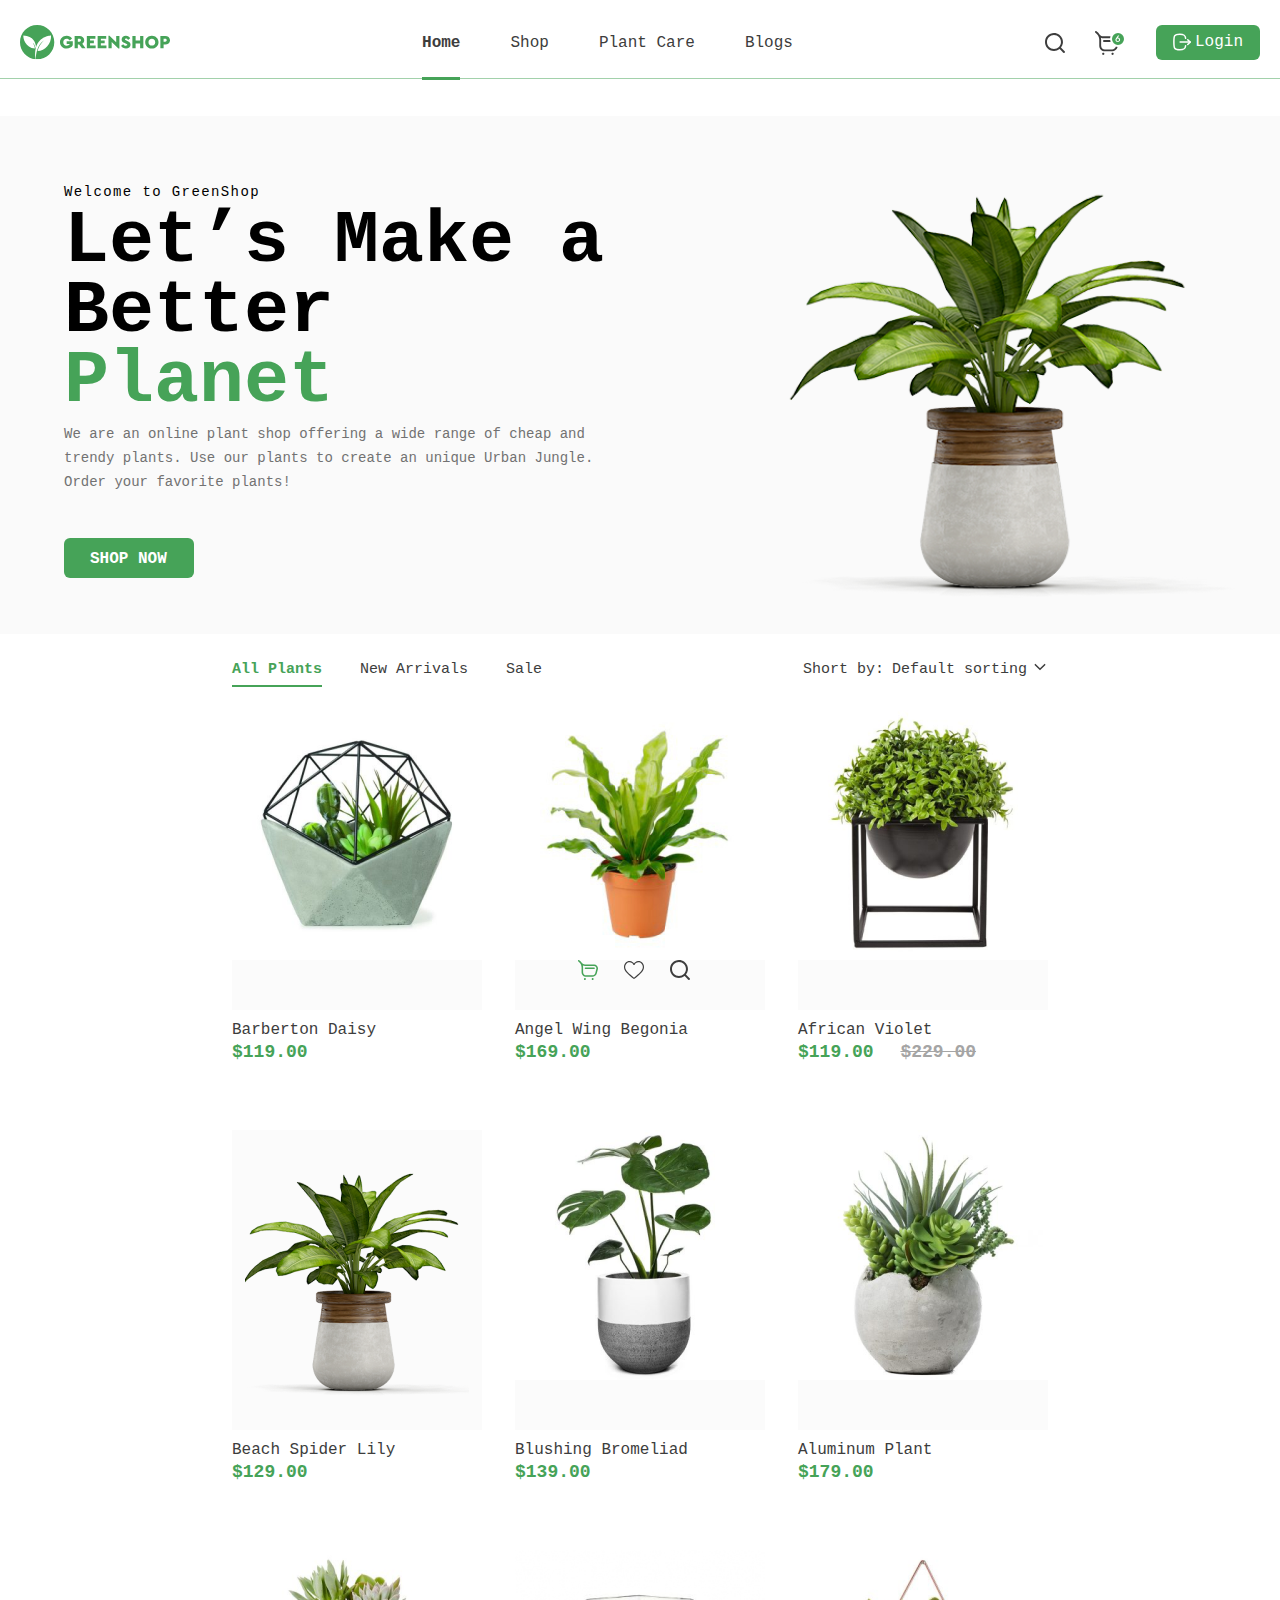
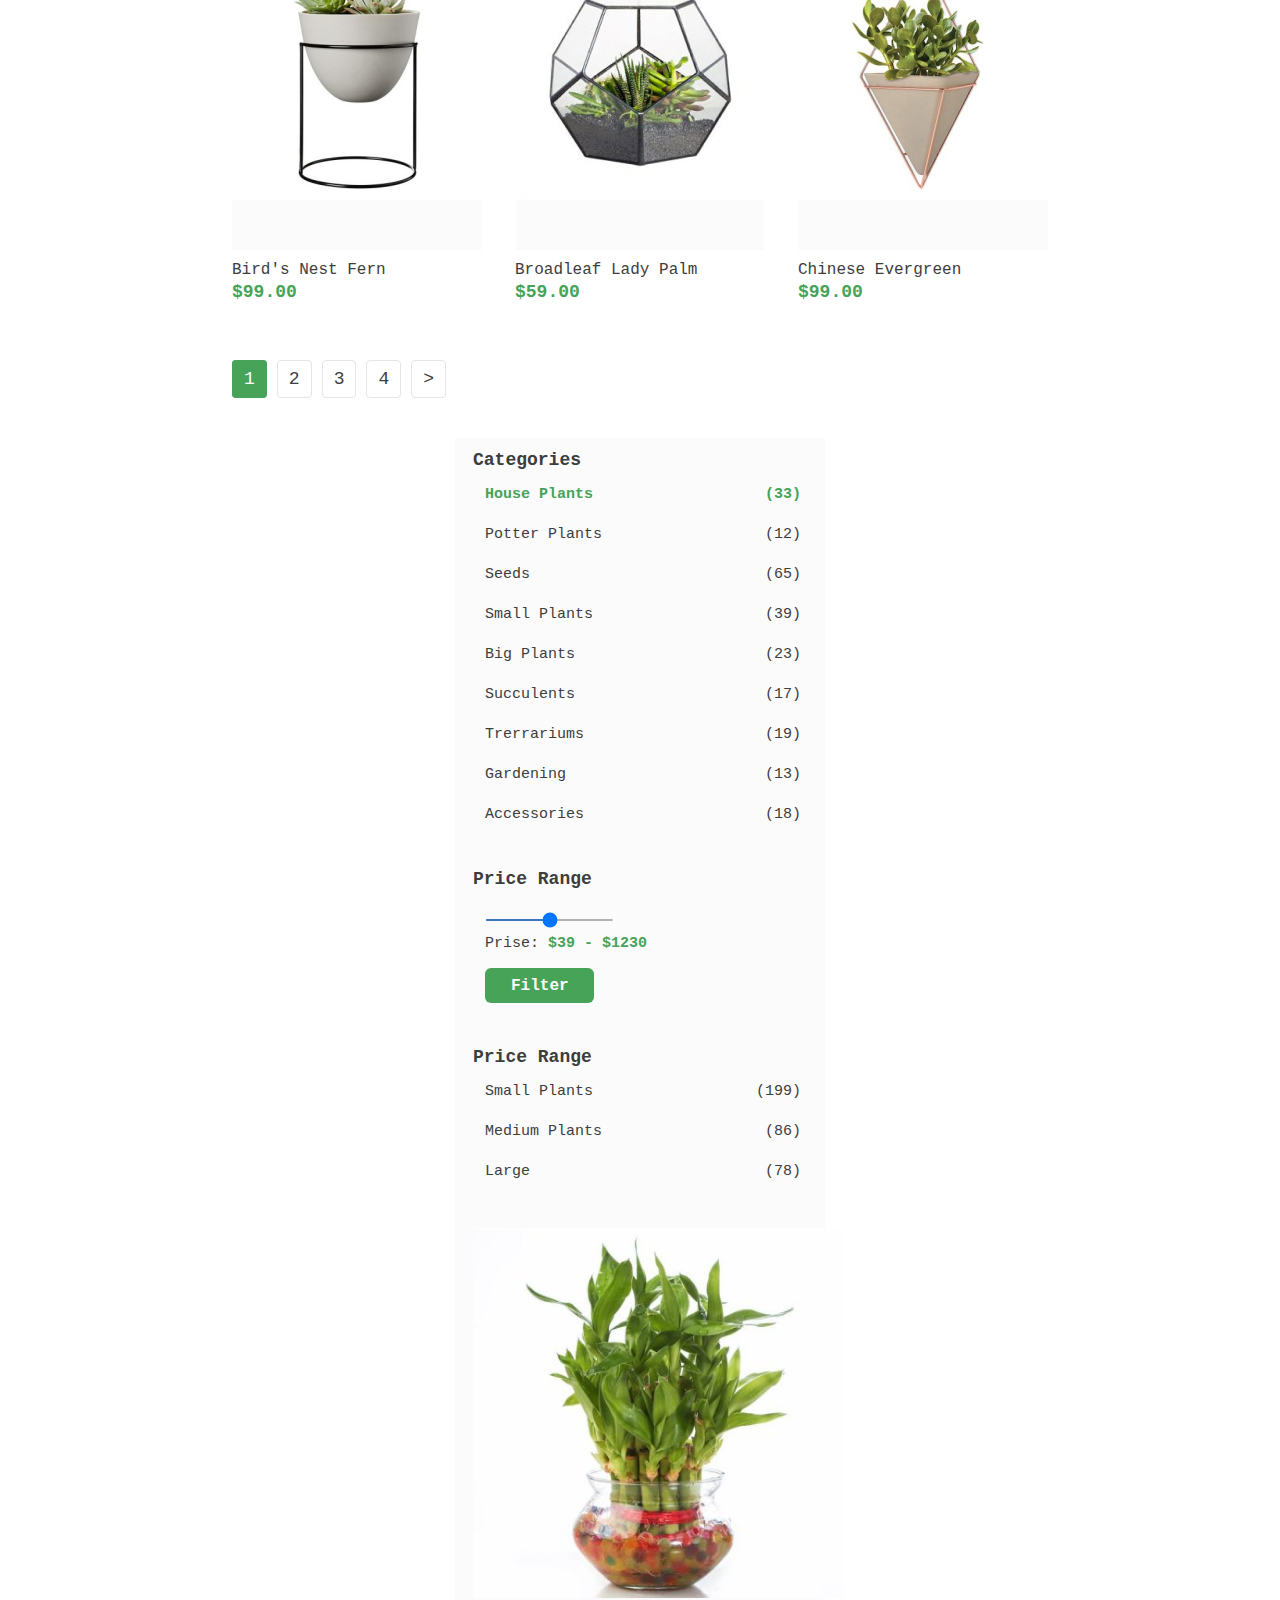
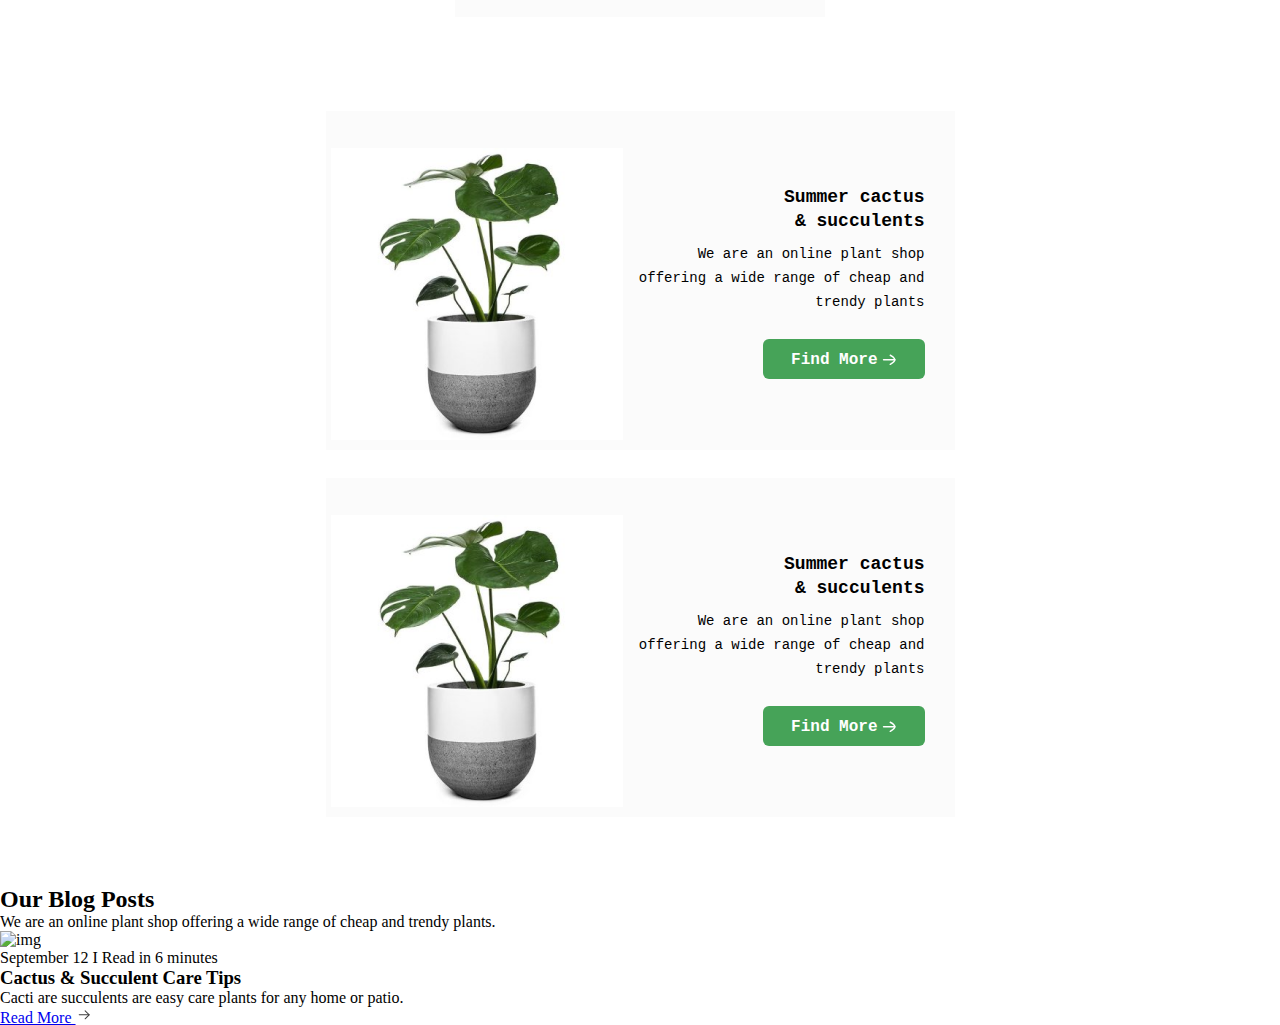
==== commit cdede86f: "Salom" ====
--- a/home.html
+++ b/home.html
@@ -1,65 +1,100 @@
 <!DOCTYPE html>
 <html lang="en">
+
 <head>
     <meta charset="UTF-8">
     <meta name="viewport" content="width=device-width, initial-scale=1.0">
     <link rel="preconnect" href="https://fonts.googleapis.com">
     <link rel="preconnect" href="https://fonts.gstatic.com" crossorigin>
-    <link href="https://fonts.googleapis.com/css2?family=Source+Code+Pro:ital,wght@0,200..900;1,200..900&display=swap" rel="stylesheet">
+    <link href="https://fonts.googleapis.com/css2?family=Source+Code+Pro:ital,wght@0,200..900;1,200..900&display=swap"
+        rel="stylesheet">
     <link rel="stylesheet" href="https://cdnjs.cloudflare.com/ajax/libs/font-awesome/6.5.2/css/all.min.css">
     <link rel="stylesheet" href="./css/main.css">
     <script defer src="./js/app.js"></script>
     <title>Gulbozor Home</title>
 </head>
+
 <body>
     <header class="header">
         <div class="header__contanier contanier">
-            <a href="#" class="header__logo"><svg xmlns="http://www.w3.org/2000/svg" width="150" height="35" viewBox="0 0 150 35" fill="none">
-                <g clip-path="url(#clip0_2_71)">
-                <path d="M17.15 0C7.67748 0 0 7.67746 0 17.15C0 26.0201 6.73548 33.3175 15.3711 34.207C14.8496 29.9134 15.0436 26.4001 15.7067 23.5135C15.3347 21.7225 14.4898 19.0703 12.5734 17.1864C12.5734 17.1864 13.8348 19.0784 14.5181 21.6214C14.5181 21.6255 14.5221 21.6295 14.5221 21.6335C14.5949 21.9044 14.6596 22.1793 14.7162 22.4623C14.7283 22.527 14.7404 22.5917 14.7526 22.6604C14.8051 22.9515 14.8536 23.2426 14.886 23.5418C5.19513 22.3532 3.12921 13.6569 3.35561 10.3781C13.665 10.9482 15.7754 17.8292 16.0827 22.0985C19.4585 11.0412 30.1843 10.4024 31.0697 10.3781C31.4538 18.8763 25.1509 25.5026 17.6149 26.0807C17.6635 25.8503 17.7201 25.6198 17.7767 25.3934C17.7928 25.3247 17.813 25.26 17.8333 25.1913C17.8777 25.0296 17.9222 24.8679 17.9748 24.7061C17.995 24.6374 18.0192 24.5646 18.0394 24.4959C18.096 24.318 18.1567 24.1442 18.2173 23.9663C18.2335 23.9259 18.2456 23.8854 18.2618 23.845C18.3386 23.6348 18.4195 23.4326 18.5003 23.2305C18.5084 23.2143 18.5125 23.1941 18.5205 23.1779C18.5205 23.1779 18.5205 23.1779 18.5246 23.1779C20.4571 18.5043 24.0229 15.4439 24.0229 15.4439C17.0247 19.4868 15.8441 29.9983 15.6582 34.2231C16.1514 34.2676 16.6446 34.2999 17.15 34.2999C26.6225 34.2999 34.3 26.6225 34.3 17.15C34.3 7.67746 26.6225 0 17.15 0Z" fill="#46A358"/>
-                <path d="M46.7037 10.7454C48.9718 10.7454 50.8235 11.7197 52.0242 13.4986L49.7764 15.4109C48.9718 14.287 47.9975 13.7048 46.6471 13.7048C44.5691 13.7048 43.2753 15.0713 43.2753 17.1534C43.2753 19.2719 44.6418 20.695 46.8372 20.695C48.0177 20.695 48.9556 20.2826 49.554 19.5912V19.0091H46.6673V16.2356H52.7762V20.133C52.194 21.1639 51.3693 21.9887 50.3019 22.6234C49.2346 23.242 48.0339 23.5614 46.7037 23.5614C42.9923 23.618 39.9237 20.7313 39.9763 17.1534C39.9197 13.5956 42.9923 10.6888 46.7037 10.7454Z" fill="#46A358"/>
-                <path d="M61.9576 23.3316L59.168 19.4908H57.8379V23.3316H54.6157V10.9684H59.4672C62.2204 10.9684 64.2459 12.6543 64.2459 15.2215C64.2459 16.7376 63.5141 17.995 62.2972 18.7429L65.5558 23.3316H61.9576ZM57.8338 16.681H59.4833C60.3809 16.681 60.963 16.0988 60.963 15.2215C60.963 14.3442 60.3809 13.7782 59.4833 13.7782H57.8338V16.681Z" fill="#46A358"/>
-                <path d="M66.8333 10.9684H75.4124V13.8712H70.0555V15.5773H73.876V18.2739H70.0555V20.4288H75.6388V23.3316H66.8333V10.9684Z" fill="#46A358"/>
-                <path d="M77.6441 10.9684H86.2231V13.8712H80.8663V15.5773H84.6868V18.2739H80.8663V20.4288H86.4495V23.3316H77.6441V10.9684Z" fill="#46A358"/>
-                <path d="M99.4192 10.9683V23.5579H98.3882L91.681 17.057V23.3315H88.4588V10.7419H89.4897L96.197 17.1499V10.9683H99.4192Z" fill="#46A358"/>
-                <path d="M103.264 19.135C103.996 20.1094 104.764 20.7279 106.017 20.7279C106.862 20.7279 107.291 20.4288 107.291 19.8264C107.291 19.2846 107.008 19.1148 106.033 18.6822L104.76 18.1203C102.718 17.2187 101.631 16.0584 101.631 14.3927C101.631 12.2014 103.43 10.7379 105.957 10.7379C107.998 10.7379 109.442 11.7123 110.19 13.2283L108.035 14.8778C107.436 13.9803 106.874 13.5679 105.993 13.5679C105.318 13.5679 104.889 13.8307 104.889 14.3563C104.889 14.8051 105.152 15.0517 105.957 15.367L107.38 15.9654C109.535 16.867 110.545 17.9505 110.545 19.6929C110.545 22.0904 108.576 23.5539 106.009 23.5539C103.782 23.5539 101.982 22.4866 101.081 20.7805L103.264 19.135Z" fill="#46A358"/>
-                <path d="M112.393 10.9684H115.615V15.4843H120.131V10.9684H123.353V23.3316H120.131V18.3871H115.615V23.3316H112.393V10.9684Z" fill="#46A358"/>
-                <path d="M131.843 10.7419C135.441 10.6651 138.607 13.6084 138.53 17.1499C138.603 20.7279 135.441 23.6145 131.843 23.5579C128.229 23.6145 125.116 20.7279 125.193 17.1499C125.116 13.6084 128.229 10.6692 131.843 10.7419ZM131.859 13.7014C129.874 13.7014 128.488 15.1083 128.488 17.1499C128.488 18.1809 128.807 19.0218 129.426 19.6606C130.044 20.2791 130.869 20.5985 131.859 20.5985C133.772 20.5985 135.231 19.2118 135.231 17.1499C135.235 15.1083 133.772 13.7014 131.859 13.7014Z" fill="#46A358"/>
-                <path d="M140.374 10.9684H145.226C147.979 10.9684 150.004 12.6543 150.004 15.2215C150.004 17.7524 147.926 19.4908 145.226 19.4908H143.596V23.3316H140.374V10.9684ZM145.242 16.681C146.139 16.681 146.721 16.0988 146.721 15.2215C146.721 14.3442 146.139 13.7782 145.242 13.7782H143.592V16.681H145.242Z" fill="#46A358"/>
-                </g>
-                <defs>
-                <clipPath id="clip0_2_71">
-                <rect width="150" height="34.2999" fill="white"/>
-                </clipPath>
-                </defs>
+            <a href="#" class="header__logo"><svg xmlns="http://www.w3.org/2000/svg" width="150" height="35"
+                    viewBox="0 0 150 35" fill="none">
+                    <g clip-path="url(#clip0_2_71)">
+                        <path
+                            d="M17.15 0C7.67748 0 0 7.67746 0 17.15C0 26.0201 6.73548 33.3175 15.3711 34.207C14.8496 29.9134 15.0436 26.4001 15.7067 23.5135C15.3347 21.7225 14.4898 19.0703 12.5734 17.1864C12.5734 17.1864 13.8348 19.0784 14.5181 21.6214C14.5181 21.6255 14.5221 21.6295 14.5221 21.6335C14.5949 21.9044 14.6596 22.1793 14.7162 22.4623C14.7283 22.527 14.7404 22.5917 14.7526 22.6604C14.8051 22.9515 14.8536 23.2426 14.886 23.5418C5.19513 22.3532 3.12921 13.6569 3.35561 10.3781C13.665 10.9482 15.7754 17.8292 16.0827 22.0985C19.4585 11.0412 30.1843 10.4024 31.0697 10.3781C31.4538 18.8763 25.1509 25.5026 17.6149 26.0807C17.6635 25.8503 17.7201 25.6198 17.7767 25.3934C17.7928 25.3247 17.813 25.26 17.8333 25.1913C17.8777 25.0296 17.9222 24.8679 17.9748 24.7061C17.995 24.6374 18.0192 24.5646 18.0394 24.4959C18.096 24.318 18.1567 24.1442 18.2173 23.9663C18.2335 23.9259 18.2456 23.8854 18.2618 23.845C18.3386 23.6348 18.4195 23.4326 18.5003 23.2305C18.5084 23.2143 18.5125 23.1941 18.5205 23.1779C18.5205 23.1779 18.5205 23.1779 18.5246 23.1779C20.4571 18.5043 24.0229 15.4439 24.0229 15.4439C17.0247 19.4868 15.8441 29.9983 15.6582 34.2231C16.1514 34.2676 16.6446 34.2999 17.15 34.2999C26.6225 34.2999 34.3 26.6225 34.3 17.15C34.3 7.67746 26.6225 0 17.15 0Z"
+                            fill="#46A358" />
+                        <path
+                            d="M46.7037 10.7454C48.9718 10.7454 50.8235 11.7197 52.0242 13.4986L49.7764 15.4109C48.9718 14.287 47.9975 13.7048 46.6471 13.7048C44.5691 13.7048 43.2753 15.0713 43.2753 17.1534C43.2753 19.2719 44.6418 20.695 46.8372 20.695C48.0177 20.695 48.9556 20.2826 49.554 19.5912V19.0091H46.6673V16.2356H52.7762V20.133C52.194 21.1639 51.3693 21.9887 50.3019 22.6234C49.2346 23.242 48.0339 23.5614 46.7037 23.5614C42.9923 23.618 39.9237 20.7313 39.9763 17.1534C39.9197 13.5956 42.9923 10.6888 46.7037 10.7454Z"
+                            fill="#46A358" />
+                        <path
+                            d="M61.9576 23.3316L59.168 19.4908H57.8379V23.3316H54.6157V10.9684H59.4672C62.2204 10.9684 64.2459 12.6543 64.2459 15.2215C64.2459 16.7376 63.5141 17.995 62.2972 18.7429L65.5558 23.3316H61.9576ZM57.8338 16.681H59.4833C60.3809 16.681 60.963 16.0988 60.963 15.2215C60.963 14.3442 60.3809 13.7782 59.4833 13.7782H57.8338V16.681Z"
+                            fill="#46A358" />
+                        <path
+                            d="M66.8333 10.9684H75.4124V13.8712H70.0555V15.5773H73.876V18.2739H70.0555V20.4288H75.6388V23.3316H66.8333V10.9684Z"
+                            fill="#46A358" />
+                        <path
+                            d="M77.6441 10.9684H86.2231V13.8712H80.8663V15.5773H84.6868V18.2739H80.8663V20.4288H86.4495V23.3316H77.6441V10.9684Z"
+                            fill="#46A358" />
+                        <path
+                            d="M99.4192 10.9683V23.5579H98.3882L91.681 17.057V23.3315H88.4588V10.7419H89.4897L96.197 17.1499V10.9683H99.4192Z"
+                            fill="#46A358" />
+                        <path
+                            d="M103.264 19.135C103.996 20.1094 104.764 20.7279 106.017 20.7279C106.862 20.7279 107.291 20.4288 107.291 19.8264C107.291 19.2846 107.008 19.1148 106.033 18.6822L104.76 18.1203C102.718 17.2187 101.631 16.0584 101.631 14.3927C101.631 12.2014 103.43 10.7379 105.957 10.7379C107.998 10.7379 109.442 11.7123 110.19 13.2283L108.035 14.8778C107.436 13.9803 106.874 13.5679 105.993 13.5679C105.318 13.5679 104.889 13.8307 104.889 14.3563C104.889 14.8051 105.152 15.0517 105.957 15.367L107.38 15.9654C109.535 16.867 110.545 17.9505 110.545 19.6929C110.545 22.0904 108.576 23.5539 106.009 23.5539C103.782 23.5539 101.982 22.4866 101.081 20.7805L103.264 19.135Z"
+                            fill="#46A358" />
+                        <path
+                            d="M112.393 10.9684H115.615V15.4843H120.131V10.9684H123.353V23.3316H120.131V18.3871H115.615V23.3316H112.393V10.9684Z"
+                            fill="#46A358" />
+                        <path
+                            d="M131.843 10.7419C135.441 10.6651 138.607 13.6084 138.53 17.1499C138.603 20.7279 135.441 23.6145 131.843 23.5579C128.229 23.6145 125.116 20.7279 125.193 17.1499C125.116 13.6084 128.229 10.6692 131.843 10.7419ZM131.859 13.7014C129.874 13.7014 128.488 15.1083 128.488 17.1499C128.488 18.1809 128.807 19.0218 129.426 19.6606C130.044 20.2791 130.869 20.5985 131.859 20.5985C133.772 20.5985 135.231 19.2118 135.231 17.1499C135.235 15.1083 133.772 13.7014 131.859 13.7014Z"
+                            fill="#46A358" />
+                        <path
+                            d="M140.374 10.9684H145.226C147.979 10.9684 150.004 12.6543 150.004 15.2215C150.004 17.7524 147.926 19.4908 145.226 19.4908H143.596V23.3316H140.374V10.9684ZM145.242 16.681C146.139 16.681 146.721 16.0988 146.721 15.2215C146.721 14.3442 146.139 13.7782 145.242 13.7782H143.592V16.681H145.242Z"
+                            fill="#46A358" />
+                    </g>
+                    <defs>
+                        <clipPath id="clip0_2_71">
+                            <rect width="150" height="34.2999" fill="white" />
+                        </clipPath>
+                    </defs>
                 </svg></a>
             <ul class="header__nav__list">
                 <li class="header__nav__item"><a href="#" class="header__nav__link header-nav-link-active">Home</a></li>
                 <li class="header__nav__item"><a href="#" class="header__nav__link">Shop</a></li>
                 <li class="header__nav__item"><a href="#" class="header__nav__link">Plant Care</a></li>
                 <li class="header__nav__item"><a href="#" class="header__nav__link">Blogs</a></li>
-            </ul>    
+            </ul>
             <div class="header__buysearchlogin">
                 <a href="#" class="header__search">
                     <svg width="20" height="20" viewBox="0 0 20 20" fill="none" xmlns="http://www.w3.org/2000/svg">
-                    <path d="M14.5726 16.0029C10.5755 19.1865 4.988 18.3056 2.02842 14.6542C-0.828088 11.129 -0.64944 6.04347 2.44943 2.82482C5.65137 -0.500594 10.6854 -0.944524 14.3346 1.78337C15.642 2.76051 16.6183 4.00364 17.2542 5.50838C17.8938 7.02186 18.0881 8.59654 17.8663 10.2205C17.6452 11.837 17 13.2775 15.9499 14.6217C16.0349 14.6773 16.1255 14.7173 16.1904 14.7822C17.3448 15.9311 18.4947 17.0843 19.6491 18.2331C19.9227 18.5054 20.0589 18.8225 19.9776 19.2047C19.8165 19.9651 18.9107 20.2586 18.3298 19.7366C18.0575 19.4925 17.807 19.2234 17.5484 18.9649C16.6002 18.0177 15.6526 17.0699 14.7044 16.1227C14.665 16.0853 14.6238 16.0503 14.5726 16.0029ZM15.9605 8.98677C15.9705 5.12689 12.8529 2.00627 8.98261 2.00065C5.12292 1.99503 2.00781 5.09068 1.99094 8.94806C1.97408 12.8173 5.08544 15.9467 8.96762 15.9648C12.8117 15.9829 15.9505 12.8504 15.9605 8.98677Z" fill="#3D3D3D"/>
+                        <path
+                            d="M14.5726 16.0029C10.5755 19.1865 4.988 18.3056 2.02842 14.6542C-0.828088 11.129 -0.64944 6.04347 2.44943 2.82482C5.65137 -0.500594 10.6854 -0.944524 14.3346 1.78337C15.642 2.76051 16.6183 4.00364 17.2542 5.50838C17.8938 7.02186 18.0881 8.59654 17.8663 10.2205C17.6452 11.837 17 13.2775 15.9499 14.6217C16.0349 14.6773 16.1255 14.7173 16.1904 14.7822C17.3448 15.9311 18.4947 17.0843 19.6491 18.2331C19.9227 18.5054 20.0589 18.8225 19.9776 19.2047C19.8165 19.9651 18.9107 20.2586 18.3298 19.7366C18.0575 19.4925 17.807 19.2234 17.5484 18.9649C16.6002 18.0177 15.6526 17.0699 14.7044 16.1227C14.665 16.0853 14.6238 16.0503 14.5726 16.0029ZM15.9605 8.98677C15.9705 5.12689 12.8529 2.00627 8.98261 2.00065C5.12292 1.99503 2.00781 5.09068 1.99094 8.94806C1.97408 12.8173 5.08544 15.9467 8.96762 15.9648C12.8117 15.9829 15.9505 12.8504 15.9605 8.98677Z"
+                            fill="#3D3D3D" />
                     </svg>
-                    </a>
+                </a>
                 <a href="#" class="header__buy">
                     <svg width="31" height="24" viewBox="0 0 31 24" fill="none" xmlns="http://www.w3.org/2000/svg">
-                    <path d="M17.1567 20.25H9.89163C6.79003 20.25 4.26667 17.7267 4.26667 14.6251V8.85947C4.26667 5.9762 2.82958 3.30739 0.422521 1.72031C-0.00975775 1.43531 -0.129101 0.853876 0.155897 0.421598C0.440896 -0.0107278 1.02228 -0.130118 1.45465 0.154974C2.82874 1.06097 3.94351 2.2559 4.74067 3.63167C4.91293 3.82466 6.30202 5.29699 8.57919 5.29699H19.3748C22.3201 5.24191 24.6254 8.19769 23.8554 11.0406L22.6126 15.9939C21.9839 18.4998 19.7404 20.25 17.1567 20.25ZM5.90513 6.64234C6.06099 7.36238 6.14166 8.10483 6.14166 8.85947V14.6251C6.14166 16.6928 7.8239 18.375 9.89163 18.375H17.1567C18.8792 18.375 20.3748 17.2082 20.794 15.5376L22.0367 10.5844C22.4943 8.89509 21.1243 7.13931 19.3748 7.17198H8.57914C7.54926 7.17198 6.65283 6.94993 5.90513 6.64234ZM9.42289 22.8281C9.42289 22.1809 8.89822 21.6563 8.25102 21.6563C6.69609 21.7182 6.69745 23.9387 8.25102 24C8.89822 24 9.42289 23.4753 9.42289 22.8281ZM18.751 22.8281C18.751 22.1809 18.2263 21.6563 17.5791 21.6563C16.0242 21.7182 16.0255 23.9387 17.5791 24C18.2263 24 18.751 23.4753 18.751 22.8281ZM20.3123 9.98446C20.3123 9.46668 19.8925 9.04697 19.3748 9.04697H8.95414C7.71027 9.09647 7.71121 10.8729 8.95414 10.922H19.3748C19.8925 10.922 20.3123 10.5022 20.3123 9.98446Z" fill="#3D3D3D"/>
-                    <circle cx="23.001" cy="8" r="7" fill="#46A358" stroke="white" stroke-width="2"/>
-                    <path d="M25.121 8.83C25.121 7.58 24.101 6.62 22.951 6.62C22.841 6.62 22.751 6.63 22.661 6.65L24.251 4.4H23.001L21.351 6.73C21.121 7.06 20.951 7.31 20.841 7.49C20.731 7.67 20.641 7.87 20.561 8.1C20.491 8.32 20.451 8.56 20.451 8.82C20.421 10.12 21.531 11.13 22.781 11.11C24.041 11.11 25.121 10.12 25.121 8.83ZM24.071 8.83C24.071 9.2 23.941 9.52 23.691 9.77C23.441 10.02 23.141 10.14 22.781 10.14C22.411 10.14 22.111 10.02 21.861 9.77C21.611 9.52 21.491 9.2 21.491 8.83C21.491 8.46 21.611 8.15 21.861 7.9C22.111 7.65 22.411 7.52 22.781 7.52C23.141 7.52 23.441 7.65 23.691 7.9C23.941 8.15 24.071 8.46 24.071 8.83Z" fill="white"/>
+                        <path
+                            d="M17.1567 20.25H9.89163C6.79003 20.25 4.26667 17.7267 4.26667 14.6251V8.85947C4.26667 5.9762 2.82958 3.30739 0.422521 1.72031C-0.00975775 1.43531 -0.129101 0.853876 0.155897 0.421598C0.440896 -0.0107278 1.02228 -0.130118 1.45465 0.154974C2.82874 1.06097 3.94351 2.2559 4.74067 3.63167C4.91293 3.82466 6.30202 5.29699 8.57919 5.29699H19.3748C22.3201 5.24191 24.6254 8.19769 23.8554 11.0406L22.6126 15.9939C21.9839 18.4998 19.7404 20.25 17.1567 20.25ZM5.90513 6.64234C6.06099 7.36238 6.14166 8.10483 6.14166 8.85947V14.6251C6.14166 16.6928 7.8239 18.375 9.89163 18.375H17.1567C18.8792 18.375 20.3748 17.2082 20.794 15.5376L22.0367 10.5844C22.4943 8.89509 21.1243 7.13931 19.3748 7.17198H8.57914C7.54926 7.17198 6.65283 6.94993 5.90513 6.64234ZM9.42289 22.8281C9.42289 22.1809 8.89822 21.6563 8.25102 21.6563C6.69609 21.7182 6.69745 23.9387 8.25102 24C8.89822 24 9.42289 23.4753 9.42289 22.8281ZM18.751 22.8281C18.751 22.1809 18.2263 21.6563 17.5791 21.6563C16.0242 21.7182 16.0255 23.9387 17.5791 24C18.2263 24 18.751 23.4753 18.751 22.8281ZM20.3123 9.98446C20.3123 9.46668 19.8925 9.04697 19.3748 9.04697H8.95414C7.71027 9.09647 7.71121 10.8729 8.95414 10.922H19.3748C19.8925 10.922 20.3123 10.5022 20.3123 9.98446Z"
+                            fill="#3D3D3D" />
+                        <circle cx="23.001" cy="8" r="7" fill="#46A358" stroke="white" stroke-width="2" />
+                        <path
+                            d="M25.121 8.83C25.121 7.58 24.101 6.62 22.951 6.62C22.841 6.62 22.751 6.63 22.661 6.65L24.251 4.4H23.001L21.351 6.73C21.121 7.06 20.951 7.31 20.841 7.49C20.731 7.67 20.641 7.87 20.561 8.1C20.491 8.32 20.451 8.56 20.451 8.82C20.421 10.12 21.531 11.13 22.781 11.11C24.041 11.11 25.121 10.12 25.121 8.83ZM24.071 8.83C24.071 9.2 23.941 9.52 23.691 9.77C23.441 10.02 23.141 10.14 22.781 10.14C22.411 10.14 22.111 10.02 21.861 9.77C21.611 9.52 21.491 9.2 21.491 8.83C21.491 8.46 21.611 8.15 21.861 7.9C22.111 7.65 22.411 7.52 22.781 7.52C23.141 7.52 23.441 7.65 23.691 7.9C23.941 8.15 24.071 8.46 24.071 8.83Z"
+                            fill="white" />
                     </svg>
-                    </a>    
+                </a>
                 <form action="#">
                     <button class="header__btn"><span class="header__btn__svg">
-                        <svg width="18" height="18" viewBox="0 0 18 18" fill="none" xmlns="http://www.w3.org/2000/svg">
-                        <path d="M17.1601 9.10057H7.12598" stroke="white" stroke-width="1.5" stroke-linecap="round" stroke-linejoin="round"/>
-                        <path d="M14.7212 6.67059L17.1612 9.10059L14.7212 11.5306" stroke="white" stroke-width="1.5" stroke-linecap="round" stroke-linejoin="round"/>
-                        <path d="M12.6342 5.35823C12.3592 2.3749 11.2425 1.29156 6.80082 1.29156C0.883322 1.29156 0.883322 3.21656 0.883322 8.9999C0.883322 14.7832 0.883322 16.7082 6.80082 16.7082C11.2425 16.7082 12.3592 15.6249 12.6342 12.6416" stroke="white" stroke-width="1.5" stroke-linecap="round" stroke-linejoin="round"/>
-                        </svg></span>Login</button>
-                </form>    
+                            <svg width="18" height="18" viewBox="0 0 18 18" fill="none"
+                                xmlns="http://www.w3.org/2000/svg">
+                                <path d="M17.1601 9.10057H7.12598" stroke="white" stroke-width="1.5"
+                                    stroke-linecap="round" stroke-linejoin="round" />
+                                <path d="M14.7212 6.67059L17.1612 9.10059L14.7212 11.5306" stroke="white"
+                                    stroke-width="1.5" stroke-linecap="round" stroke-linejoin="round" />
+                                <path
+                                    d="M12.6342 5.35823C12.3592 2.3749 11.2425 1.29156 6.80082 1.29156C0.883322 1.29156 0.883322 3.21656 0.883322 8.9999C0.883322 14.7832 0.883322 16.7082 6.80082 16.7082C11.2425 16.7082 12.3592 15.6249 12.6342 12.6416"
+                                    stroke="white" stroke-width="1.5" stroke-linecap="round" stroke-linejoin="round" />
+                            </svg></span>Login</button>
+                </form>
                 <i class="fa-solid fa-bars header__bar"></i>
             </div>
         </div>
@@ -69,15 +104,17 @@
         <div class="hero__contanier contanier">
             <div class="hero__headings">
                 <p class="hero__headings__heading">Welcome to GreenShop</p>
-                <h1 class="hero__headings__title">Let’s Make a Better <span class="hero__headings__title__span">Planet</span></h1>
-                <p class="hero__headings__text">We are an online plant shop offering a wide range of cheap and trendy plants. Use our plants to create an unique Urban Jungle. Order your favorite plants!</p>
+                <h1 class="hero__headings__title">Let’s Make a Better <span
+                        class="hero__headings__title__span">Planet</span></h1>
+                <p class="hero__headings__text">We are an online plant shop offering a wide range of cheap and trendy
+                    plants. Use our plants to create an unique Urban Jungle. Order your favorite plants!</p>
                 <form action="#">
                     <button class="hero__headings__btn">SHOP NOW</button>
                 </form>
             </div>
             <div class="hero__right">
                 <div class="hero__right__bg">
-                <img src="./img/hero.img/heroImg.png" alt="img" class="hero__right__bg__img">
+                    <img src="./img/hero.img/heroImg.png" alt="img" class="hero__right__bg__img">
                 </div>
             </div>
         </div>
@@ -90,15 +127,25 @@
                     <h2 class="categories__heading__title">Categories</h2>
                 </div>
                 <ul class="categories__heading__list">
-                    <li class="categories__heading__item"><a href="#" class="categories__heading__link categories__heading__link-active">House Plants<span class="categories__heading__link__span">(33)</span></a></li>
-                    <li class="categories__heading__item"><a href="#" class="categories__heading__link">Potter Plants<span class="categories__heading__link__span">(12)</span></a></li>
-                    <li class="categories__heading__item"><a href="#" class="categories__heading__link">Seeds<span class="categories__heading__link__span">(65)</span></a></li>
-                    <li class="categories__heading__item"><a href="#" class="categories__heading__link">Small Plants<span class="categories__heading__link__span">(39)</span></a></li>
-                    <li class="categories__heading__item"><a href="#" class="categories__heading__link">Big Plants<span class="categories__heading__link__span">(23)</span></a></li>
-                    <li class="categories__heading__item"><a href="#" class="categories__heading__link">Succulents<span class="categories__heading__link__span">(17)</span></a></li>
-                    <li class="categories__heading__item"><a href="#" class="categories__heading__link">Trerrariums<span class="categories__heading__link__span">(19)</span></a></li>
-                    <li class="categories__heading__item"><a href="#" class="categories__heading__link">Gardening<span class="categories__heading__link__span">(13)</span></a></li>
-                    <li class="categories__heading__item"><a href="#" class="categories__heading__link">Accessories<span class="categories__heading__link__span">(18)</span></a></li>
+                    <li class="categories__heading__item"><a href="#"
+                            class="categories__heading__link categories__heading__link-active">House Plants<span
+                                class="categories__heading__link__span">(33)</span></a></li>
+                    <li class="categories__heading__item"><a href="#" class="categories__heading__link">Potter
+                            Plants<span class="categories__heading__link__span">(12)</span></a></li>
+                    <li class="categories__heading__item"><a href="#" class="categories__heading__link">Seeds<span
+                                class="categories__heading__link__span">(65)</span></a></li>
+                    <li class="categories__heading__item"><a href="#" class="categories__heading__link">Small
+                            Plants<span class="categories__heading__link__span">(39)</span></a></li>
+                    <li class="categories__heading__item"><a href="#" class="categories__heading__link">Big Plants<span
+                                class="categories__heading__link__span">(23)</span></a></li>
+                    <li class="categories__heading__item"><a href="#" class="categories__heading__link">Succulents<span
+                                class="categories__heading__link__span">(17)</span></a></li>
+                    <li class="categories__heading__item"><a href="#" class="categories__heading__link">Trerrariums<span
+                                class="categories__heading__link__span">(19)</span></a></li>
+                    <li class="categories__heading__item"><a href="#" class="categories__heading__link">Gardening<span
+                                class="categories__heading__link__span">(13)</span></a></li>
+                    <li class="categories__heading__item"><a href="#" class="categories__heading__link">Accessories<span
+                                class="categories__heading__link__span">(18)</span></a></li>
                 </ul>
                 <div class="categories__infos__heading3">
                     <h2 class="categories__heading__title">Price Range</h2>
@@ -116,59 +163,76 @@
                     <h2 class="categories__heading__title">Price Range</h2>
                 </div>
                 <ul class="categories__heading__list">
-                    <li class="categories__heading__item"><a href="#" class="categories__heading__link">Small Plants<span class="categories__heading__link__span">(199)</span></a></li>
-                    <li class="categories__heading__item"><a href="#" class="categories__heading__link">Medium Plants<span class="categories__heading__link__span">(86)</span></a></li>
-                    <li class="categories__heading__item"><a href="#" class="categories__heading__link">Large<span class="categories__heading__link__span">(78)</span></a></li>
+                    <li class="categories__heading__item"><a href="#" class="categories__heading__link">Small
+                            Plants<span class="categories__heading__link__span">(199)</span></a></li>
+                    <li class="categories__heading__item"><a href="#" class="categories__heading__link">Medium
+                            Plants<span class="categories__heading__link__span">(86)</span></a></li>
+                    <li class="categories__heading__item"><a href="#" class="categories__heading__link">Large<span
+                                class="categories__heading__link__span">(78)</span></a></li>
                 </ul>
                 <img src="./img/categories/categries.png" alt="img" class="categories__infos__heading__img">
             </div>
             <div class="categories__right">
                 <div class="categories__top">
                     <ul class="categories__top__list">
-                        <li class="categories__top__item"><a href="#" class="categoris__top__link categoris__top__link-active">All Plants</a></li>
+                        <li class="categories__top__item"><a href="#"
+                                class="categoris__top__link categoris__top__link-active">All Plants</a></li>
                         <li class="categories__top__item"><a href="#" class="categoris__top__link">New Arrivals</a></li>
                         <li class="categories__top__item"><a href="#" class="categoris__top__link">Sale</a></li>
                     </ul>
-                    <p class="categories__top__link">Short by: <span class="categoris__top__link__span">Default sorting <span class="categories__top__link__span__svg">
-                        <svg width="16" height="16" viewBox="0 0 16 16" fill="none" xmlns="http://www.w3.org/2000/svg">
-                        <path d="M12.6666 5.66667L7.99998 10.3333L3.33331 5.66667" stroke="#3D3D3D" stroke-width="1.5" stroke-linecap="round" stroke-linejoin="round"/>
-                        </svg>
-                        </span></span></p>
+                    <p class="categories__top__link">Short by: <span class="categoris__top__link__span">Default sorting
+                            <span class="categories__top__link__span__svg">
+                                <svg width="16" height="16" viewBox="0 0 16 16" fill="none"
+                                    xmlns="http://www.w3.org/2000/svg">
+                                    <path d="M12.6666 5.66667L7.99998 10.3333L3.33331 5.66667" stroke="#3D3D3D"
+                                        stroke-width="1.5" stroke-linecap="round" stroke-linejoin="round" />
+                                </svg>
+                            </span></span></p>
                 </div>
                 <div class="categories__top__cards">
                     <div class="categories__top__cards__card">
                         <div class="categories__top__cards__card_bg">
-                            <img src="./img/categories/cards/cardpng1.png" alt="img" class="categories__top__cards__card__img">
+                            <img src="./img/categories/cards/cardpng1.png" alt="img"
+                                class="categories__top__cards__card__img">
                             <div class="categories__top__cards__bg__hoverlinks">
                                 <a href="#" class="categories__top__cards__bg__hoverlinks__shop">
-<svg width="20" height="20" viewBox="0 0 20 20" fill="none" xmlns="http://www.w3.org/2000/svg">
-<g clip-path="url(#clip0_4_201)">
-<path d="M14.294 16.8745H8.24077C5.65655 16.8745 3.55412 14.7721 3.55412 12.1879V7.38404C3.55412 4.98174 2.35676 2.75812 0.351225 1.43578C-0.00894369 1.19832 -0.108379 0.71388 0.129078 0.353711C0.366535 -0.00649689 0.850939 -0.105971 1.21119 0.131564C2.35606 0.886427 3.28487 1.88203 3.94905 3.0283C4.09258 3.1891 5.24995 4.41583 7.14726 4.41583H16.142C18.596 4.36994 20.5168 6.83265 19.8752 9.20136L18.8397 13.3283C18.3159 15.4163 16.4466 16.8745 14.294 16.8745ZM4.91926 5.53676C5.04912 6.13669 5.11634 6.75528 5.11634 7.38404V12.1879C5.11634 13.9107 6.51796 15.3123 8.24077 15.3123H14.294C15.7291 15.3123 16.9752 14.3401 17.3245 12.9482L18.3599 8.8212C18.7412 7.41372 17.5997 5.95082 16.142 5.97804H7.14722C6.28913 5.97804 5.54224 5.79304 4.91926 5.53676ZM7.85021 19.0226C7.85021 18.4833 7.41307 18.0462 6.87383 18.0462C5.57828 18.0978 5.57942 19.9479 6.87383 19.9989C7.41307 19.9989 7.85021 19.5618 7.85021 19.0226ZM15.6222 19.0226C15.6222 18.4833 15.1851 18.0462 14.6459 18.0462C13.3503 18.0978 13.3514 19.9479 14.6459 19.9989C15.1851 19.9989 15.6222 19.5618 15.6222 19.0226ZM16.9231 8.32137C16.9231 7.88996 16.5734 7.54026 16.142 7.54026H7.45966C6.42329 7.5815 6.42407 9.06158 7.45966 9.10248H16.142C16.5734 9.10248 16.9231 8.75277 16.9231 8.32137Z" fill="#46A358"/>
-</g>
-<defs>
-<clipPath id="clip0_4_201">
-<rect width="20" height="20" fill="white"/>
-</clipPath>
-</defs>
-</svg>
-                                    </a>
-                                <a href="#" class="categories__top__cards__bg__hoverlinks__like">
-<svg width="20" height="20" viewBox="0 0 20 20" fill="none" xmlns="http://www.w3.org/2000/svg">
-<path d="M10 18.8873C9.71527 18.8873 9.44077 18.7842 9.22684 18.5968C8.41888 17.8903 7.63992 17.2264 6.95267 16.6408L6.94916 16.6377C4.93423 14.9207 3.19427 13.4378 1.98364 11.9771C0.630341 10.3441 0 8.79578 0 7.10434C0 5.46097 0.563507 3.94485 1.58661 2.83508C2.62192 1.71219 4.04251 1.09375 5.58716 1.09375C6.74164 1.09375 7.79892 1.45874 8.72955 2.1785C9.19922 2.54181 9.62494 2.98645 10 3.5051C10.3752 2.98645 10.8008 2.54181 11.2706 2.1785C12.2012 1.45874 13.2585 1.09375 14.413 1.09375C15.9575 1.09375 17.3782 1.71219 18.4135 2.83508C19.4366 3.94485 20 5.46097 20 7.10434C20 8.79578 19.3698 10.3441 18.0165 11.9769C16.8059 13.4378 15.0661 14.9205 13.0515 16.6374C12.363 17.224 11.5828 17.8889 10.773 18.5971C10.5592 18.7842 10.2846 18.8873 10 18.8873ZM5.58716 2.26532C4.37363 2.26532 3.25882 2.74963 2.44781 3.62915C1.62476 4.52194 1.17142 5.75607 1.17142 7.10434C1.17142 8.52692 1.70013 9.79919 2.88559 11.2296C4.03137 12.6122 5.73563 14.0645 7.70889 15.7462L7.71255 15.7492C8.4024 16.3371 9.18442 17.0036 9.99832 17.7153C10.8171 17.0023 11.6003 16.3347 12.2916 15.7458C14.2647 14.0642 15.9688 12.6122 17.1146 11.2296C18.2999 9.79919 18.8286 8.52692 18.8286 7.10434C18.8286 5.75607 18.3752 4.52194 17.5522 3.62915C16.7413 2.74963 15.6264 2.26532 14.413 2.26532C13.524 2.26532 12.7078 2.54791 11.9872 3.10516C11.3449 3.60199 10.8975 4.23004 10.6352 4.66949C10.5003 4.89548 10.2629 5.03036 10 5.03036C9.73709 5.03036 9.49966 4.89548 9.36478 4.66949C9.10263 4.23004 8.65524 3.60199 8.01285 3.10516C7.29218 2.54791 6.47598 2.26532 5.58716 2.26532Z" fill="#3D3D3D"/>
-</svg>
-                                    </a>
-                                <a href="#" class="categories__top__cards__bg__hoverlinks__search">
-<svg width="20" height="20" viewBox="0 0 20 20" fill="none" xmlns="http://www.w3.org/2000/svg">
-<g clip-path="url(#clip0_4_214)">
-<path d="M14.5656 16.0023C10.5704 19.1859 4.98549 18.3049 2.02729 14.6537C-0.827886 11.1285 -0.64932 6.04315 2.44811 2.82459C5.64856 -0.500733 10.6802 -0.94465 14.3277 1.78316C15.6345 2.76028 16.6104 4.00338 17.246 5.50808C17.8853 7.02152 18.0795 8.59614 17.8578 10.2201C17.6368 11.8366 16.9918 13.2769 15.9423 14.6212C16.0272 14.6768 16.1178 14.7167 16.1827 14.7816C17.3365 15.9305 18.4859 17.0836 19.6397 18.2325C19.9132 18.5047 20.0493 18.8219 19.9682 19.204C19.8071 19.9644 18.9018 20.2579 18.3211 19.7359C18.0489 19.4918 17.7985 19.2227 17.54 18.9642C16.5923 18.0171 15.6451 17.0693 14.6973 16.1221C14.658 16.0847 14.6168 16.0497 14.5656 16.0023ZM15.9529 8.98637C15.9629 5.12659 12.8468 2.00606 8.97825 2.00044C5.12035 1.99482 2.00669 5.09038 1.98983 8.94766C1.97297 12.8168 5.08289 15.9461 8.96326 15.9642C12.8055 15.9823 15.9429 12.8499 15.9529 8.98637Z" fill="#3D3D3D"/>
-</g>
-<defs>
-<clipPath id="clip0_4_214">
-<rect width="19.9913" height="20" fill="white"/>
-</clipPath>
-</defs>
-</svg>
-                                    </a>
+                                    <svg width="20" height="20" viewBox="0 0 20 20" fill="none"
+                                        xmlns="http://www.w3.org/2000/svg">
+                                        <g clip-path="url(#clip0_4_201)">
+                                            <path
+                                                d="M14.294 16.8745H8.24077C5.65655 16.8745 3.55412 14.7721 3.55412 12.1879V7.38404C3.55412 4.98174 2.35676 2.75812 0.351225 1.43578C-0.00894369 1.19832 -0.108379 0.71388 0.129078 0.353711C0.366535 -0.00649689 0.850939 -0.105971 1.21119 0.131564C2.35606 0.886427 3.28487 1.88203 3.94905 3.0283C4.09258 3.1891 5.24995 4.41583 7.14726 4.41583H16.142C18.596 4.36994 20.5168 6.83265 19.8752 9.20136L18.8397 13.3283C18.3159 15.4163 16.4466 16.8745 14.294 16.8745ZM4.91926 5.53676C5.04912 6.13669 5.11634 6.75528 5.11634 7.38404V12.1879C5.11634 13.9107 6.51796 15.3123 8.24077 15.3123H14.294C15.7291 15.3123 16.9752 14.3401 17.3245 12.9482L18.3599 8.8212C18.7412 7.41372 17.5997 5.95082 16.142 5.97804H7.14722C6.28913 5.97804 5.54224 5.79304 4.91926 5.53676ZM7.85021 19.0226C7.85021 18.4833 7.41307 18.0462 6.87383 18.0462C5.57828 18.0978 5.57942 19.9479 6.87383 19.9989C7.41307 19.9989 7.85021 19.5618 7.85021 19.0226ZM15.6222 19.0226C15.6222 18.4833 15.1851 18.0462 14.6459 18.0462C13.3503 18.0978 13.3514 19.9479 14.6459 19.9989C15.1851 19.9989 15.6222 19.5618 15.6222 19.0226ZM16.9231 8.32137C16.9231 7.88996 16.5734 7.54026 16.142 7.54026H7.45966C6.42329 7.5815 6.42407 9.06158 7.45966 9.10248H16.142C16.5734 9.10248 16.9231 8.75277 16.9231 8.32137Z"
+                                                fill="#46A358" />
+                                        </g>
+                                        <defs>
+                                            <clipPath id="clip0_4_201">
+                                                <rect width="20" height="20" fill="white" />
+                                            </clipPath>
+                                        </defs>
+                                    </svg>
+                                </a>
+                                <a href="#" class="categories__top__cards__bg__hoverlinks__like">
+                                    <svg width="20" height="20" viewBox="0 0 20 20" fill="none"
+                                        xmlns="http://www.w3.org/2000/svg">
+                                        <path
+                                            d="M10 18.8873C9.71527 18.8873 9.44077 18.7842 9.22684 18.5968C8.41888 17.8903 7.63992 17.2264 6.95267 16.6408L6.94916 16.6377C4.93423 14.9207 3.19427 13.4378 1.98364 11.9771C0.630341 10.3441 0 8.79578 0 7.10434C0 5.46097 0.563507 3.94485 1.58661 2.83508C2.62192 1.71219 4.04251 1.09375 5.58716 1.09375C6.74164 1.09375 7.79892 1.45874 8.72955 2.1785C9.19922 2.54181 9.62494 2.98645 10 3.5051C10.3752 2.98645 10.8008 2.54181 11.2706 2.1785C12.2012 1.45874 13.2585 1.09375 14.413 1.09375C15.9575 1.09375 17.3782 1.71219 18.4135 2.83508C19.4366 3.94485 20 5.46097 20 7.10434C20 8.79578 19.3698 10.3441 18.0165 11.9769C16.8059 13.4378 15.0661 14.9205 13.0515 16.6374C12.363 17.224 11.5828 17.8889 10.773 18.5971C10.5592 18.7842 10.2846 18.8873 10 18.8873ZM5.58716 2.26532C4.37363 2.26532 3.25882 2.74963 2.44781 3.62915C1.62476 4.52194 1.17142 5.75607 1.17142 7.10434C1.17142 8.52692 1.70013 9.79919 2.88559 11.2296C4.03137 12.6122 5.73563 14.0645 7.70889 15.7462L7.71255 15.7492C8.4024 16.3371 9.18442 17.0036 9.99832 17.7153C10.8171 17.0023 11.6003 16.3347 12.2916 15.7458C14.2647 14.0642 15.9688 12.6122 17.1146 11.2296C18.2999 9.79919 18.8286 8.52692 18.8286 7.10434C18.8286 5.75607 18.3752 4.52194 17.5522 3.62915C16.7413 2.74963 15.6264 2.26532 14.413 2.26532C13.524 2.26532 12.7078 2.54791 11.9872 3.10516C11.3449 3.60199 10.8975 4.23004 10.6352 4.66949C10.5003 4.89548 10.2629 5.03036 10 5.03036C9.73709 5.03036 9.49966 4.89548 9.36478 4.66949C9.10263 4.23004 8.65524 3.60199 8.01285 3.10516C7.29218 2.54791 6.47598 2.26532 5.58716 2.26532Z"
+                                            fill="#3D3D3D" />
+                                    </svg>
+                                </a>
+                                <a href="#" class="categories__top__cards__bg__hoverlinks__search">
+                                    <svg width="20" height="20" viewBox="0 0 20 20" fill="none"
+                                        xmlns="http://www.w3.org/2000/svg">
+                                        <g clip-path="url(#clip0_4_214)">
+                                            <path
+                                                d="M14.5656 16.0023C10.5704 19.1859 4.98549 18.3049 2.02729 14.6537C-0.827886 11.1285 -0.64932 6.04315 2.44811 2.82459C5.64856 -0.500733 10.6802 -0.94465 14.3277 1.78316C15.6345 2.76028 16.6104 4.00338 17.246 5.50808C17.8853 7.02152 18.0795 8.59614 17.8578 10.2201C17.6368 11.8366 16.9918 13.2769 15.9423 14.6212C16.0272 14.6768 16.1178 14.7167 16.1827 14.7816C17.3365 15.9305 18.4859 17.0836 19.6397 18.2325C19.9132 18.5047 20.0493 18.8219 19.9682 19.204C19.8071 19.9644 18.9018 20.2579 18.3211 19.7359C18.0489 19.4918 17.7985 19.2227 17.54 18.9642C16.5923 18.0171 15.6451 17.0693 14.6973 16.1221C14.658 16.0847 14.6168 16.0497 14.5656 16.0023ZM15.9529 8.98637C15.9629 5.12659 12.8468 2.00606 8.97825 2.00044C5.12035 1.99482 2.00669 5.09038 1.98983 8.94766C1.97297 12.8168 5.08289 15.9461 8.96326 15.9642C12.8055 15.9823 15.9429 12.8499 15.9529 8.98637Z"
+                                                fill="#3D3D3D" />
+                                        </g>
+                                        <defs>
+                                            <clipPath id="clip0_4_214">
+                                                <rect width="19.9913" height="20" fill="white" />
+                                            </clipPath>
+                                        </defs>
+                                    </svg>
+                                </a>
                             </div>
                         </div>
                         <p class="categories__top__cards__card__text">Barberton Daisy</p>
@@ -176,311 +240,394 @@
                     </div>
                     <div class="categories__top__cards__card">
                         <div class="categories__top__cards__card_bg">
-                            <img src="./img/categories/cards/cardpng1.png" alt="img" class="categories__top__cards__card__img">
-                            <div class="categories__top__cards__bg__hoverlinks categories__top__cards__bg__hoverlinks-active">
-                                <a href="#" class="categories__top__cards__bg__hoverlinks__shop">
-<svg width="20" height="20" viewBox="0 0 20 20" fill="none" xmlns="http://www.w3.org/2000/svg">
-<g clip-path="url(#clip0_4_201)">
-<path d="M14.294 16.8745H8.24077C5.65655 16.8745 3.55412 14.7721 3.55412 12.1879V7.38404C3.55412 4.98174 2.35676 2.75812 0.351225 1.43578C-0.00894369 1.19832 -0.108379 0.71388 0.129078 0.353711C0.366535 -0.00649689 0.850939 -0.105971 1.21119 0.131564C2.35606 0.886427 3.28487 1.88203 3.94905 3.0283C4.09258 3.1891 5.24995 4.41583 7.14726 4.41583H16.142C18.596 4.36994 20.5168 6.83265 19.8752 9.20136L18.8397 13.3283C18.3159 15.4163 16.4466 16.8745 14.294 16.8745ZM4.91926 5.53676C5.04912 6.13669 5.11634 6.75528 5.11634 7.38404V12.1879C5.11634 13.9107 6.51796 15.3123 8.24077 15.3123H14.294C15.7291 15.3123 16.9752 14.3401 17.3245 12.9482L18.3599 8.8212C18.7412 7.41372 17.5997 5.95082 16.142 5.97804H7.14722C6.28913 5.97804 5.54224 5.79304 4.91926 5.53676ZM7.85021 19.0226C7.85021 18.4833 7.41307 18.0462 6.87383 18.0462C5.57828 18.0978 5.57942 19.9479 6.87383 19.9989C7.41307 19.9989 7.85021 19.5618 7.85021 19.0226ZM15.6222 19.0226C15.6222 18.4833 15.1851 18.0462 14.6459 18.0462C13.3503 18.0978 13.3514 19.9479 14.6459 19.9989C15.1851 19.9989 15.6222 19.5618 15.6222 19.0226ZM16.9231 8.32137C16.9231 7.88996 16.5734 7.54026 16.142 7.54026H7.45966C6.42329 7.5815 6.42407 9.06158 7.45966 9.10248H16.142C16.5734 9.10248 16.9231 8.75277 16.9231 8.32137Z" fill="#46A358"/>
-</g>
-<defs>
-<clipPath id="clip0_4_201">
-<rect width="20" height="20" fill="white"/>
-</clipPath>
-</defs>
-</svg>
-                                    </a>
-                                <a href="#" class="categories__top__cards__bg__hoverlinks__like">
-<svg width="20" height="20" viewBox="0 0 20 20" fill="none" xmlns="http://www.w3.org/2000/svg">
-<path d="M10 18.8873C9.71527 18.8873 9.44077 18.7842 9.22684 18.5968C8.41888 17.8903 7.63992 17.2264 6.95267 16.6408L6.94916 16.6377C4.93423 14.9207 3.19427 13.4378 1.98364 11.9771C0.630341 10.3441 0 8.79578 0 7.10434C0 5.46097 0.563507 3.94485 1.58661 2.83508C2.62192 1.71219 4.04251 1.09375 5.58716 1.09375C6.74164 1.09375 7.79892 1.45874 8.72955 2.1785C9.19922 2.54181 9.62494 2.98645 10 3.5051C10.3752 2.98645 10.8008 2.54181 11.2706 2.1785C12.2012 1.45874 13.2585 1.09375 14.413 1.09375C15.9575 1.09375 17.3782 1.71219 18.4135 2.83508C19.4366 3.94485 20 5.46097 20 7.10434C20 8.79578 19.3698 10.3441 18.0165 11.9769C16.8059 13.4378 15.0661 14.9205 13.0515 16.6374C12.363 17.224 11.5828 17.8889 10.773 18.5971C10.5592 18.7842 10.2846 18.8873 10 18.8873ZM5.58716 2.26532C4.37363 2.26532 3.25882 2.74963 2.44781 3.62915C1.62476 4.52194 1.17142 5.75607 1.17142 7.10434C1.17142 8.52692 1.70013 9.79919 2.88559 11.2296C4.03137 12.6122 5.73563 14.0645 7.70889 15.7462L7.71255 15.7492C8.4024 16.3371 9.18442 17.0036 9.99832 17.7153C10.8171 17.0023 11.6003 16.3347 12.2916 15.7458C14.2647 14.0642 15.9688 12.6122 17.1146 11.2296C18.2999 9.79919 18.8286 8.52692 18.8286 7.10434C18.8286 5.75607 18.3752 4.52194 17.5522 3.62915C16.7413 2.74963 15.6264 2.26532 14.413 2.26532C13.524 2.26532 12.7078 2.54791 11.9872 3.10516C11.3449 3.60199 10.8975 4.23004 10.6352 4.66949C10.5003 4.89548 10.2629 5.03036 10 5.03036C9.73709 5.03036 9.49966 4.89548 9.36478 4.66949C9.10263 4.23004 8.65524 3.60199 8.01285 3.10516C7.29218 2.54791 6.47598 2.26532 5.58716 2.26532Z" fill="#3D3D3D"/>
-</svg>
-                                    </a>
-                                <a href="#" class="categories__top__cards__bg__hoverlinks__search">
-<svg width="20" height="20" viewBox="0 0 20 20" fill="none" xmlns="http://www.w3.org/2000/svg">
-<g clip-path="url(#clip0_4_214)">
-<path d="M14.5656 16.0023C10.5704 19.1859 4.98549 18.3049 2.02729 14.6537C-0.827886 11.1285 -0.64932 6.04315 2.44811 2.82459C5.64856 -0.500733 10.6802 -0.94465 14.3277 1.78316C15.6345 2.76028 16.6104 4.00338 17.246 5.50808C17.8853 7.02152 18.0795 8.59614 17.8578 10.2201C17.6368 11.8366 16.9918 13.2769 15.9423 14.6212C16.0272 14.6768 16.1178 14.7167 16.1827 14.7816C17.3365 15.9305 18.4859 17.0836 19.6397 18.2325C19.9132 18.5047 20.0493 18.8219 19.9682 19.204C19.8071 19.9644 18.9018 20.2579 18.3211 19.7359C18.0489 19.4918 17.7985 19.2227 17.54 18.9642C16.5923 18.0171 15.6451 17.0693 14.6973 16.1221C14.658 16.0847 14.6168 16.0497 14.5656 16.0023ZM15.9529 8.98637C15.9629 5.12659 12.8468 2.00606 8.97825 2.00044C5.12035 1.99482 2.00669 5.09038 1.98983 8.94766C1.97297 12.8168 5.08289 15.9461 8.96326 15.9642C12.8055 15.9823 15.9429 12.8499 15.9529 8.98637Z" fill="#3D3D3D"/>
-</g>
-<defs>
-<clipPath id="clip0_4_214">
-<rect width="19.9913" height="20" fill="white"/>
-</clipPath>
-</defs>
-</svg>
-                                    </a>
-                            </div>
-                        </div>
-                        <p class="categories__top__cards__card__text">Barberton Daisy</p>
-                        <p class="categories__top__cards__card__many">$119.00</p>
-                    </div>
-                    <div class="categories__top__cards__card">
-                        <div class="categories__top__cards__card_bg">
-                            <img src="./img/categories/cards/cardpng1.png" alt="img" class="categories__top__cards__card__img">
+                            <img src="./img/categories/cards/cardpng2.png" alt="img"
+                                class="categories__top__cards__card__img">
+                            <div
+                                class="categories__top__cards__bg__hoverlinks categories__top__cards__bg__hoverlinks-active">
+                                <a href="#" class="categories__top__cards__bg__hoverlinks__shop">
+                                    <svg width="20" height="20" viewBox="0 0 20 20" fill="none"
+                                        xmlns="http://www.w3.org/2000/svg">
+                                        <g clip-path="url(#clip0_4_201)">
+                                            <path
+                                                d="M14.294 16.8745H8.24077C5.65655 16.8745 3.55412 14.7721 3.55412 12.1879V7.38404C3.55412 4.98174 2.35676 2.75812 0.351225 1.43578C-0.00894369 1.19832 -0.108379 0.71388 0.129078 0.353711C0.366535 -0.00649689 0.850939 -0.105971 1.21119 0.131564C2.35606 0.886427 3.28487 1.88203 3.94905 3.0283C4.09258 3.1891 5.24995 4.41583 7.14726 4.41583H16.142C18.596 4.36994 20.5168 6.83265 19.8752 9.20136L18.8397 13.3283C18.3159 15.4163 16.4466 16.8745 14.294 16.8745ZM4.91926 5.53676C5.04912 6.13669 5.11634 6.75528 5.11634 7.38404V12.1879C5.11634 13.9107 6.51796 15.3123 8.24077 15.3123H14.294C15.7291 15.3123 16.9752 14.3401 17.3245 12.9482L18.3599 8.8212C18.7412 7.41372 17.5997 5.95082 16.142 5.97804H7.14722C6.28913 5.97804 5.54224 5.79304 4.91926 5.53676ZM7.85021 19.0226C7.85021 18.4833 7.41307 18.0462 6.87383 18.0462C5.57828 18.0978 5.57942 19.9479 6.87383 19.9989C7.41307 19.9989 7.85021 19.5618 7.85021 19.0226ZM15.6222 19.0226C15.6222 18.4833 15.1851 18.0462 14.6459 18.0462C13.3503 18.0978 13.3514 19.9479 14.6459 19.9989C15.1851 19.9989 15.6222 19.5618 15.6222 19.0226ZM16.9231 8.32137C16.9231 7.88996 16.5734 7.54026 16.142 7.54026H7.45966C6.42329 7.5815 6.42407 9.06158 7.45966 9.10248H16.142C16.5734 9.10248 16.9231 8.75277 16.9231 8.32137Z"
+                                                fill="#46A358" />
+                                        </g>
+                                        <defs>
+                                            <clipPath id="clip0_4_201">
+                                                <rect width="20" height="20" fill="white" />
+                                            </clipPath>
+                                        </defs>
+                                    </svg>
+                                </a>
+                                <a href="#" class="categories__top__cards__bg__hoverlinks__like">
+                                    <svg width="20" height="20" viewBox="0 0 20 20" fill="none"
+                                        xmlns="http://www.w3.org/2000/svg">
+                                        <path
+                                            d="M10 18.8873C9.71527 18.8873 9.44077 18.7842 9.22684 18.5968C8.41888 17.8903 7.63992 17.2264 6.95267 16.6408L6.94916 16.6377C4.93423 14.9207 3.19427 13.4378 1.98364 11.9771C0.630341 10.3441 0 8.79578 0 7.10434C0 5.46097 0.563507 3.94485 1.58661 2.83508C2.62192 1.71219 4.04251 1.09375 5.58716 1.09375C6.74164 1.09375 7.79892 1.45874 8.72955 2.1785C9.19922 2.54181 9.62494 2.98645 10 3.5051C10.3752 2.98645 10.8008 2.54181 11.2706 2.1785C12.2012 1.45874 13.2585 1.09375 14.413 1.09375C15.9575 1.09375 17.3782 1.71219 18.4135 2.83508C19.4366 3.94485 20 5.46097 20 7.10434C20 8.79578 19.3698 10.3441 18.0165 11.9769C16.8059 13.4378 15.0661 14.9205 13.0515 16.6374C12.363 17.224 11.5828 17.8889 10.773 18.5971C10.5592 18.7842 10.2846 18.8873 10 18.8873ZM5.58716 2.26532C4.37363 2.26532 3.25882 2.74963 2.44781 3.62915C1.62476 4.52194 1.17142 5.75607 1.17142 7.10434C1.17142 8.52692 1.70013 9.79919 2.88559 11.2296C4.03137 12.6122 5.73563 14.0645 7.70889 15.7462L7.71255 15.7492C8.4024 16.3371 9.18442 17.0036 9.99832 17.7153C10.8171 17.0023 11.6003 16.3347 12.2916 15.7458C14.2647 14.0642 15.9688 12.6122 17.1146 11.2296C18.2999 9.79919 18.8286 8.52692 18.8286 7.10434C18.8286 5.75607 18.3752 4.52194 17.5522 3.62915C16.7413 2.74963 15.6264 2.26532 14.413 2.26532C13.524 2.26532 12.7078 2.54791 11.9872 3.10516C11.3449 3.60199 10.8975 4.23004 10.6352 4.66949C10.5003 4.89548 10.2629 5.03036 10 5.03036C9.73709 5.03036 9.49966 4.89548 9.36478 4.66949C9.10263 4.23004 8.65524 3.60199 8.01285 3.10516C7.29218 2.54791 6.47598 2.26532 5.58716 2.26532Z"
+                                            fill="#3D3D3D" />
+                                    </svg>
+                                </a>
+                                <a href="#" class="categories__top__cards__bg__hoverlinks__search">
+                                    <svg width="20" height="20" viewBox="0 0 20 20" fill="none"
+                                        xmlns="http://www.w3.org/2000/svg">
+                                        <g clip-path="url(#clip0_4_214)">
+                                            <path
+                                                d="M14.5656 16.0023C10.5704 19.1859 4.98549 18.3049 2.02729 14.6537C-0.827886 11.1285 -0.64932 6.04315 2.44811 2.82459C5.64856 -0.500733 10.6802 -0.94465 14.3277 1.78316C15.6345 2.76028 16.6104 4.00338 17.246 5.50808C17.8853 7.02152 18.0795 8.59614 17.8578 10.2201C17.6368 11.8366 16.9918 13.2769 15.9423 14.6212C16.0272 14.6768 16.1178 14.7167 16.1827 14.7816C17.3365 15.9305 18.4859 17.0836 19.6397 18.2325C19.9132 18.5047 20.0493 18.8219 19.9682 19.204C19.8071 19.9644 18.9018 20.2579 18.3211 19.7359C18.0489 19.4918 17.7985 19.2227 17.54 18.9642C16.5923 18.0171 15.6451 17.0693 14.6973 16.1221C14.658 16.0847 14.6168 16.0497 14.5656 16.0023ZM15.9529 8.98637C15.9629 5.12659 12.8468 2.00606 8.97825 2.00044C5.12035 1.99482 2.00669 5.09038 1.98983 8.94766C1.97297 12.8168 5.08289 15.9461 8.96326 15.9642C12.8055 15.9823 15.9429 12.8499 15.9529 8.98637Z"
+                                                fill="#3D3D3D" />
+                                        </g>
+                                        <defs>
+                                            <clipPath id="clip0_4_214">
+                                                <rect width="19.9913" height="20" fill="white" />
+                                            </clipPath>
+                                        </defs>
+                                    </svg>
+                                </a>
+                            </div>
+                        </div>
+                        <p class="categories__top__cards__card__text">Angel Wing Begonia</p>
+                        <p class="categories__top__cards__card__many">$169.00</p>
+                    </div>
+                    <div class="categories__top__cards__card">
+                        <div class="categories__top__cards__card_bg">
+                            <img src="./img/categories/cards/cardpng3.png" alt="img"
+                                class="categories__top__cards__card__img">
                             <div class="categories__top__cards__bg__hoverlinks">
                                 <a href="#" class="categories__top__cards__bg__hoverlinks__shop">
-<svg width="20" height="20" viewBox="0 0 20 20" fill="none" xmlns="http://www.w3.org/2000/svg">
-<g clip-path="url(#clip0_4_201)">
-<path d="M14.294 16.8745H8.24077C5.65655 16.8745 3.55412 14.7721 3.55412 12.1879V7.38404C3.55412 4.98174 2.35676 2.75812 0.351225 1.43578C-0.00894369 1.19832 -0.108379 0.71388 0.129078 0.353711C0.366535 -0.00649689 0.850939 -0.105971 1.21119 0.131564C2.35606 0.886427 3.28487 1.88203 3.94905 3.0283C4.09258 3.1891 5.24995 4.41583 7.14726 4.41583H16.142C18.596 4.36994 20.5168 6.83265 19.8752 9.20136L18.8397 13.3283C18.3159 15.4163 16.4466 16.8745 14.294 16.8745ZM4.91926 5.53676C5.04912 6.13669 5.11634 6.75528 5.11634 7.38404V12.1879C5.11634 13.9107 6.51796 15.3123 8.24077 15.3123H14.294C15.7291 15.3123 16.9752 14.3401 17.3245 12.9482L18.3599 8.8212C18.7412 7.41372 17.5997 5.95082 16.142 5.97804H7.14722C6.28913 5.97804 5.54224 5.79304 4.91926 5.53676ZM7.85021 19.0226C7.85021 18.4833 7.41307 18.0462 6.87383 18.0462C5.57828 18.0978 5.57942 19.9479 6.87383 19.9989C7.41307 19.9989 7.85021 19.5618 7.85021 19.0226ZM15.6222 19.0226C15.6222 18.4833 15.1851 18.0462 14.6459 18.0462C13.3503 18.0978 13.3514 19.9479 14.6459 19.9989C15.1851 19.9989 15.6222 19.5618 15.6222 19.0226ZM16.9231 8.32137C16.9231 7.88996 16.5734 7.54026 16.142 7.54026H7.45966C6.42329 7.5815 6.42407 9.06158 7.45966 9.10248H16.142C16.5734 9.10248 16.9231 8.75277 16.9231 8.32137Z" fill="#46A358"/>
-</g>
-<defs>
-<clipPath id="clip0_4_201">
-<rect width="20" height="20" fill="white"/>
-</clipPath>
-</defs>
-</svg>
-                                    </a>
-                                <a href="#" class="categories__top__cards__bg__hoverlinks__like">
-<svg width="20" height="20" viewBox="0 0 20 20" fill="none" xmlns="http://www.w3.org/2000/svg">
-<path d="M10 18.8873C9.71527 18.8873 9.44077 18.7842 9.22684 18.5968C8.41888 17.8903 7.63992 17.2264 6.95267 16.6408L6.94916 16.6377C4.93423 14.9207 3.19427 13.4378 1.98364 11.9771C0.630341 10.3441 0 8.79578 0 7.10434C0 5.46097 0.563507 3.94485 1.58661 2.83508C2.62192 1.71219 4.04251 1.09375 5.58716 1.09375C6.74164 1.09375 7.79892 1.45874 8.72955 2.1785C9.19922 2.54181 9.62494 2.98645 10 3.5051C10.3752 2.98645 10.8008 2.54181 11.2706 2.1785C12.2012 1.45874 13.2585 1.09375 14.413 1.09375C15.9575 1.09375 17.3782 1.71219 18.4135 2.83508C19.4366 3.94485 20 5.46097 20 7.10434C20 8.79578 19.3698 10.3441 18.0165 11.9769C16.8059 13.4378 15.0661 14.9205 13.0515 16.6374C12.363 17.224 11.5828 17.8889 10.773 18.5971C10.5592 18.7842 10.2846 18.8873 10 18.8873ZM5.58716 2.26532C4.37363 2.26532 3.25882 2.74963 2.44781 3.62915C1.62476 4.52194 1.17142 5.75607 1.17142 7.10434C1.17142 8.52692 1.70013 9.79919 2.88559 11.2296C4.03137 12.6122 5.73563 14.0645 7.70889 15.7462L7.71255 15.7492C8.4024 16.3371 9.18442 17.0036 9.99832 17.7153C10.8171 17.0023 11.6003 16.3347 12.2916 15.7458C14.2647 14.0642 15.9688 12.6122 17.1146 11.2296C18.2999 9.79919 18.8286 8.52692 18.8286 7.10434C18.8286 5.75607 18.3752 4.52194 17.5522 3.62915C16.7413 2.74963 15.6264 2.26532 14.413 2.26532C13.524 2.26532 12.7078 2.54791 11.9872 3.10516C11.3449 3.60199 10.8975 4.23004 10.6352 4.66949C10.5003 4.89548 10.2629 5.03036 10 5.03036C9.73709 5.03036 9.49966 4.89548 9.36478 4.66949C9.10263 4.23004 8.65524 3.60199 8.01285 3.10516C7.29218 2.54791 6.47598 2.26532 5.58716 2.26532Z" fill="#3D3D3D"/>
-</svg>
-                                    </a>
-                                <a href="#" class="categories__top__cards__bg__hoverlinks__search">
-<svg width="20" height="20" viewBox="0 0 20 20" fill="none" xmlns="http://www.w3.org/2000/svg">
-<g clip-path="url(#clip0_4_214)">
-<path d="M14.5656 16.0023C10.5704 19.1859 4.98549 18.3049 2.02729 14.6537C-0.827886 11.1285 -0.64932 6.04315 2.44811 2.82459C5.64856 -0.500733 10.6802 -0.94465 14.3277 1.78316C15.6345 2.76028 16.6104 4.00338 17.246 5.50808C17.8853 7.02152 18.0795 8.59614 17.8578 10.2201C17.6368 11.8366 16.9918 13.2769 15.9423 14.6212C16.0272 14.6768 16.1178 14.7167 16.1827 14.7816C17.3365 15.9305 18.4859 17.0836 19.6397 18.2325C19.9132 18.5047 20.0493 18.8219 19.9682 19.204C19.8071 19.9644 18.9018 20.2579 18.3211 19.7359C18.0489 19.4918 17.7985 19.2227 17.54 18.9642C16.5923 18.0171 15.6451 17.0693 14.6973 16.1221C14.658 16.0847 14.6168 16.0497 14.5656 16.0023ZM15.9529 8.98637C15.9629 5.12659 12.8468 2.00606 8.97825 2.00044C5.12035 1.99482 2.00669 5.09038 1.98983 8.94766C1.97297 12.8168 5.08289 15.9461 8.96326 15.9642C12.8055 15.9823 15.9429 12.8499 15.9529 8.98637Z" fill="#3D3D3D"/>
-</g>
-<defs>
-<clipPath id="clip0_4_214">
-<rect width="19.9913" height="20" fill="white"/>
-</clipPath>
-</defs>
-</svg>
-                                    </a>
-                            </div>
-                        </div>
-                        <p class="categories__top__cards__card__text">Barberton Daisy</p>
-                        <p class="categories__top__cards__card__many">$119.00</p>
-                    </div>
-                    <div class="categories__top__cards__card">
-                        <div class="categories__top__cards__card_bg">
-                            <img src="./img/categories/cards/cardpng1.png" alt="img" class="categories__top__cards__card__img">
+                                    <svg width="20" height="20" viewBox="0 0 20 20" fill="none"
+                                        xmlns="http://www.w3.org/2000/svg">
+                                        <g clip-path="url(#clip0_4_201)">
+                                            <path
+                                                d="M14.294 16.8745H8.24077C5.65655 16.8745 3.55412 14.7721 3.55412 12.1879V7.38404C3.55412 4.98174 2.35676 2.75812 0.351225 1.43578C-0.00894369 1.19832 -0.108379 0.71388 0.129078 0.353711C0.366535 -0.00649689 0.850939 -0.105971 1.21119 0.131564C2.35606 0.886427 3.28487 1.88203 3.94905 3.0283C4.09258 3.1891 5.24995 4.41583 7.14726 4.41583H16.142C18.596 4.36994 20.5168 6.83265 19.8752 9.20136L18.8397 13.3283C18.3159 15.4163 16.4466 16.8745 14.294 16.8745ZM4.91926 5.53676C5.04912 6.13669 5.11634 6.75528 5.11634 7.38404V12.1879C5.11634 13.9107 6.51796 15.3123 8.24077 15.3123H14.294C15.7291 15.3123 16.9752 14.3401 17.3245 12.9482L18.3599 8.8212C18.7412 7.41372 17.5997 5.95082 16.142 5.97804H7.14722C6.28913 5.97804 5.54224 5.79304 4.91926 5.53676ZM7.85021 19.0226C7.85021 18.4833 7.41307 18.0462 6.87383 18.0462C5.57828 18.0978 5.57942 19.9479 6.87383 19.9989C7.41307 19.9989 7.85021 19.5618 7.85021 19.0226ZM15.6222 19.0226C15.6222 18.4833 15.1851 18.0462 14.6459 18.0462C13.3503 18.0978 13.3514 19.9479 14.6459 19.9989C15.1851 19.9989 15.6222 19.5618 15.6222 19.0226ZM16.9231 8.32137C16.9231 7.88996 16.5734 7.54026 16.142 7.54026H7.45966C6.42329 7.5815 6.42407 9.06158 7.45966 9.10248H16.142C16.5734 9.10248 16.9231 8.75277 16.9231 8.32137Z"
+                                                fill="#46A358" />
+                                        </g>
+                                        <defs>
+                                            <clipPath id="clip0_4_201">
+                                                <rect width="20" height="20" fill="white" />
+                                            </clipPath>
+                                        </defs>
+                                    </svg>
+                                </a>
+                                <a href="#" class="categories__top__cards__bg__hoverlinks__like">
+                                    <svg width="20" height="20" viewBox="0 0 20 20" fill="none"
+                                        xmlns="http://www.w3.org/2000/svg">
+                                        <path
+                                            d="M10 18.8873C9.71527 18.8873 9.44077 18.7842 9.22684 18.5968C8.41888 17.8903 7.63992 17.2264 6.95267 16.6408L6.94916 16.6377C4.93423 14.9207 3.19427 13.4378 1.98364 11.9771C0.630341 10.3441 0 8.79578 0 7.10434C0 5.46097 0.563507 3.94485 1.58661 2.83508C2.62192 1.71219 4.04251 1.09375 5.58716 1.09375C6.74164 1.09375 7.79892 1.45874 8.72955 2.1785C9.19922 2.54181 9.62494 2.98645 10 3.5051C10.3752 2.98645 10.8008 2.54181 11.2706 2.1785C12.2012 1.45874 13.2585 1.09375 14.413 1.09375C15.9575 1.09375 17.3782 1.71219 18.4135 2.83508C19.4366 3.94485 20 5.46097 20 7.10434C20 8.79578 19.3698 10.3441 18.0165 11.9769C16.8059 13.4378 15.0661 14.9205 13.0515 16.6374C12.363 17.224 11.5828 17.8889 10.773 18.5971C10.5592 18.7842 10.2846 18.8873 10 18.8873ZM5.58716 2.26532C4.37363 2.26532 3.25882 2.74963 2.44781 3.62915C1.62476 4.52194 1.17142 5.75607 1.17142 7.10434C1.17142 8.52692 1.70013 9.79919 2.88559 11.2296C4.03137 12.6122 5.73563 14.0645 7.70889 15.7462L7.71255 15.7492C8.4024 16.3371 9.18442 17.0036 9.99832 17.7153C10.8171 17.0023 11.6003 16.3347 12.2916 15.7458C14.2647 14.0642 15.9688 12.6122 17.1146 11.2296C18.2999 9.79919 18.8286 8.52692 18.8286 7.10434C18.8286 5.75607 18.3752 4.52194 17.5522 3.62915C16.7413 2.74963 15.6264 2.26532 14.413 2.26532C13.524 2.26532 12.7078 2.54791 11.9872 3.10516C11.3449 3.60199 10.8975 4.23004 10.6352 4.66949C10.5003 4.89548 10.2629 5.03036 10 5.03036C9.73709 5.03036 9.49966 4.89548 9.36478 4.66949C9.10263 4.23004 8.65524 3.60199 8.01285 3.10516C7.29218 2.54791 6.47598 2.26532 5.58716 2.26532Z"
+                                            fill="#3D3D3D" />
+                                    </svg>
+                                </a>
+                                <a href="#" class="categories__top__cards__bg__hoverlinks__search">
+                                    <svg width="20" height="20" viewBox="0 0 20 20" fill="none"
+                                        xmlns="http://www.w3.org/2000/svg">
+                                        <g clip-path="url(#clip0_4_214)">
+                                            <path
+                                                d="M14.5656 16.0023C10.5704 19.1859 4.98549 18.3049 2.02729 14.6537C-0.827886 11.1285 -0.64932 6.04315 2.44811 2.82459C5.64856 -0.500733 10.6802 -0.94465 14.3277 1.78316C15.6345 2.76028 16.6104 4.00338 17.246 5.50808C17.8853 7.02152 18.0795 8.59614 17.8578 10.2201C17.6368 11.8366 16.9918 13.2769 15.9423 14.6212C16.0272 14.6768 16.1178 14.7167 16.1827 14.7816C17.3365 15.9305 18.4859 17.0836 19.6397 18.2325C19.9132 18.5047 20.0493 18.8219 19.9682 19.204C19.8071 19.9644 18.9018 20.2579 18.3211 19.7359C18.0489 19.4918 17.7985 19.2227 17.54 18.9642C16.5923 18.0171 15.6451 17.0693 14.6973 16.1221C14.658 16.0847 14.6168 16.0497 14.5656 16.0023ZM15.9529 8.98637C15.9629 5.12659 12.8468 2.00606 8.97825 2.00044C5.12035 1.99482 2.00669 5.09038 1.98983 8.94766C1.97297 12.8168 5.08289 15.9461 8.96326 15.9642C12.8055 15.9823 15.9429 12.8499 15.9529 8.98637Z"
+                                                fill="#3D3D3D" />
+                                        </g>
+                                        <defs>
+                                            <clipPath id="clip0_4_214">
+                                                <rect width="19.9913" height="20" fill="white" />
+                                            </clipPath>
+                                        </defs>
+                                    </svg>
+                                </a>
+                            </div>
+                        </div>
+                        <p class="categories__top__cards__card__text">African Violet</p>
+                        <p class="categories__top__cards__card__many">$119.00 <span
+                                class="categories__top__cards__card__many__span">$229.00</span></p>
+                    </div>
+                    <div class="categories__top__cards__card">
+                        <div class="categories__top__cards__card_bg">
+                            <img src="./img/categories/cards/cardpng4.png" alt="img"
+                                class="categories__top__cards__card__img">
                             <div class="categories__top__cards__bg__hoverlinks">
                                 <a href="#" class="categories__top__cards__bg__hoverlinks__shop">
-<svg width="20" height="20" viewBox="0 0 20 20" fill="none" xmlns="http://www.w3.org/2000/svg">
-<g clip-path="url(#clip0_4_201)">
-<path d="M14.294 16.8745H8.24077C5.65655 16.8745 3.55412 14.7721 3.55412 12.1879V7.38404C3.55412 4.98174 2.35676 2.75812 0.351225 1.43578C-0.00894369 1.19832 -0.108379 0.71388 0.129078 0.353711C0.366535 -0.00649689 0.850939 -0.105971 1.21119 0.131564C2.35606 0.886427 3.28487 1.88203 3.94905 3.0283C4.09258 3.1891 5.24995 4.41583 7.14726 4.41583H16.142C18.596 4.36994 20.5168 6.83265 19.8752 9.20136L18.8397 13.3283C18.3159 15.4163 16.4466 16.8745 14.294 16.8745ZM4.91926 5.53676C5.04912 6.13669 5.11634 6.75528 5.11634 7.38404V12.1879C5.11634 13.9107 6.51796 15.3123 8.24077 15.3123H14.294C15.7291 15.3123 16.9752 14.3401 17.3245 12.9482L18.3599 8.8212C18.7412 7.41372 17.5997 5.95082 16.142 5.97804H7.14722C6.28913 5.97804 5.54224 5.79304 4.91926 5.53676ZM7.85021 19.0226C7.85021 18.4833 7.41307 18.0462 6.87383 18.0462C5.57828 18.0978 5.57942 19.9479 6.87383 19.9989C7.41307 19.9989 7.85021 19.5618 7.85021 19.0226ZM15.6222 19.0226C15.6222 18.4833 15.1851 18.0462 14.6459 18.0462C13.3503 18.0978 13.3514 19.9479 14.6459 19.9989C15.1851 19.9989 15.6222 19.5618 15.6222 19.0226ZM16.9231 8.32137C16.9231 7.88996 16.5734 7.54026 16.142 7.54026H7.45966C6.42329 7.5815 6.42407 9.06158 7.45966 9.10248H16.142C16.5734 9.10248 16.9231 8.75277 16.9231 8.32137Z" fill="#46A358"/>
-</g>
-<defs>
-<clipPath id="clip0_4_201">
-<rect width="20" height="20" fill="white"/>
-</clipPath>
-</defs>
-</svg>
-                                    </a>
-                                <a href="#" class="categories__top__cards__bg__hoverlinks__like">
-<svg width="20" height="20" viewBox="0 0 20 20" fill="none" xmlns="http://www.w3.org/2000/svg">
-<path d="M10 18.8873C9.71527 18.8873 9.44077 18.7842 9.22684 18.5968C8.41888 17.8903 7.63992 17.2264 6.95267 16.6408L6.94916 16.6377C4.93423 14.9207 3.19427 13.4378 1.98364 11.9771C0.630341 10.3441 0 8.79578 0 7.10434C0 5.46097 0.563507 3.94485 1.58661 2.83508C2.62192 1.71219 4.04251 1.09375 5.58716 1.09375C6.74164 1.09375 7.79892 1.45874 8.72955 2.1785C9.19922 2.54181 9.62494 2.98645 10 3.5051C10.3752 2.98645 10.8008 2.54181 11.2706 2.1785C12.2012 1.45874 13.2585 1.09375 14.413 1.09375C15.9575 1.09375 17.3782 1.71219 18.4135 2.83508C19.4366 3.94485 20 5.46097 20 7.10434C20 8.79578 19.3698 10.3441 18.0165 11.9769C16.8059 13.4378 15.0661 14.9205 13.0515 16.6374C12.363 17.224 11.5828 17.8889 10.773 18.5971C10.5592 18.7842 10.2846 18.8873 10 18.8873ZM5.58716 2.26532C4.37363 2.26532 3.25882 2.74963 2.44781 3.62915C1.62476 4.52194 1.17142 5.75607 1.17142 7.10434C1.17142 8.52692 1.70013 9.79919 2.88559 11.2296C4.03137 12.6122 5.73563 14.0645 7.70889 15.7462L7.71255 15.7492C8.4024 16.3371 9.18442 17.0036 9.99832 17.7153C10.8171 17.0023 11.6003 16.3347 12.2916 15.7458C14.2647 14.0642 15.9688 12.6122 17.1146 11.2296C18.2999 9.79919 18.8286 8.52692 18.8286 7.10434C18.8286 5.75607 18.3752 4.52194 17.5522 3.62915C16.7413 2.74963 15.6264 2.26532 14.413 2.26532C13.524 2.26532 12.7078 2.54791 11.9872 3.10516C11.3449 3.60199 10.8975 4.23004 10.6352 4.66949C10.5003 4.89548 10.2629 5.03036 10 5.03036C9.73709 5.03036 9.49966 4.89548 9.36478 4.66949C9.10263 4.23004 8.65524 3.60199 8.01285 3.10516C7.29218 2.54791 6.47598 2.26532 5.58716 2.26532Z" fill="#3D3D3D"/>
-</svg>
-                                    </a>
-                                <a href="#" class="categories__top__cards__bg__hoverlinks__search">
-<svg width="20" height="20" viewBox="0 0 20 20" fill="none" xmlns="http://www.w3.org/2000/svg">
-<g clip-path="url(#clip0_4_214)">
-<path d="M14.5656 16.0023C10.5704 19.1859 4.98549 18.3049 2.02729 14.6537C-0.827886 11.1285 -0.64932 6.04315 2.44811 2.82459C5.64856 -0.500733 10.6802 -0.94465 14.3277 1.78316C15.6345 2.76028 16.6104 4.00338 17.246 5.50808C17.8853 7.02152 18.0795 8.59614 17.8578 10.2201C17.6368 11.8366 16.9918 13.2769 15.9423 14.6212C16.0272 14.6768 16.1178 14.7167 16.1827 14.7816C17.3365 15.9305 18.4859 17.0836 19.6397 18.2325C19.9132 18.5047 20.0493 18.8219 19.9682 19.204C19.8071 19.9644 18.9018 20.2579 18.3211 19.7359C18.0489 19.4918 17.7985 19.2227 17.54 18.9642C16.5923 18.0171 15.6451 17.0693 14.6973 16.1221C14.658 16.0847 14.6168 16.0497 14.5656 16.0023ZM15.9529 8.98637C15.9629 5.12659 12.8468 2.00606 8.97825 2.00044C5.12035 1.99482 2.00669 5.09038 1.98983 8.94766C1.97297 12.8168 5.08289 15.9461 8.96326 15.9642C12.8055 15.9823 15.9429 12.8499 15.9529 8.98637Z" fill="#3D3D3D"/>
-</g>
-<defs>
-<clipPath id="clip0_4_214">
-<rect width="19.9913" height="20" fill="white"/>
-</clipPath>
-</defs>
-</svg>
-                                    </a>
-                            </div>
-                        </div>
-                        <p class="categories__top__cards__card__text">Barberton Daisy</p>
-                        <p class="categories__top__cards__card__many">$119.00</p>
-                    </div>
-                    <div class="categories__top__cards__card">
-                        <div class="categories__top__cards__card_bg">
-                            <img src="./img/categories/cards/cardpng1.png" alt="img" class="categories__top__cards__card__img">
+                                    <svg width="20" height="20" viewBox="0 0 20 20" fill="none"
+                                        xmlns="http://www.w3.org/2000/svg">
+                                        <g clip-path="url(#clip0_4_201)">
+                                            <path
+                                                d="M14.294 16.8745H8.24077C5.65655 16.8745 3.55412 14.7721 3.55412 12.1879V7.38404C3.55412 4.98174 2.35676 2.75812 0.351225 1.43578C-0.00894369 1.19832 -0.108379 0.71388 0.129078 0.353711C0.366535 -0.00649689 0.850939 -0.105971 1.21119 0.131564C2.35606 0.886427 3.28487 1.88203 3.94905 3.0283C4.09258 3.1891 5.24995 4.41583 7.14726 4.41583H16.142C18.596 4.36994 20.5168 6.83265 19.8752 9.20136L18.8397 13.3283C18.3159 15.4163 16.4466 16.8745 14.294 16.8745ZM4.91926 5.53676C5.04912 6.13669 5.11634 6.75528 5.11634 7.38404V12.1879C5.11634 13.9107 6.51796 15.3123 8.24077 15.3123H14.294C15.7291 15.3123 16.9752 14.3401 17.3245 12.9482L18.3599 8.8212C18.7412 7.41372 17.5997 5.95082 16.142 5.97804H7.14722C6.28913 5.97804 5.54224 5.79304 4.91926 5.53676ZM7.85021 19.0226C7.85021 18.4833 7.41307 18.0462 6.87383 18.0462C5.57828 18.0978 5.57942 19.9479 6.87383 19.9989C7.41307 19.9989 7.85021 19.5618 7.85021 19.0226ZM15.6222 19.0226C15.6222 18.4833 15.1851 18.0462 14.6459 18.0462C13.3503 18.0978 13.3514 19.9479 14.6459 19.9989C15.1851 19.9989 15.6222 19.5618 15.6222 19.0226ZM16.9231 8.32137C16.9231 7.88996 16.5734 7.54026 16.142 7.54026H7.45966C6.42329 7.5815 6.42407 9.06158 7.45966 9.10248H16.142C16.5734 9.10248 16.9231 8.75277 16.9231 8.32137Z"
+                                                fill="#46A358" />
+                                        </g>
+                                        <defs>
+                                            <clipPath id="clip0_4_201">
+                                                <rect width="20" height="20" fill="white" />
+                                            </clipPath>
+                                        </defs>
+                                    </svg>
+                                </a>
+                                <a href="#" class="categories__top__cards__bg__hoverlinks__like">
+                                    <svg width="20" height="20" viewBox="0 0 20 20" fill="none"
+                                        xmlns="http://www.w3.org/2000/svg">
+                                        <path
+                                            d="M10 18.8873C9.71527 18.8873 9.44077 18.7842 9.22684 18.5968C8.41888 17.8903 7.63992 17.2264 6.95267 16.6408L6.94916 16.6377C4.93423 14.9207 3.19427 13.4378 1.98364 11.9771C0.630341 10.3441 0 8.79578 0 7.10434C0 5.46097 0.563507 3.94485 1.58661 2.83508C2.62192 1.71219 4.04251 1.09375 5.58716 1.09375C6.74164 1.09375 7.79892 1.45874 8.72955 2.1785C9.19922 2.54181 9.62494 2.98645 10 3.5051C10.3752 2.98645 10.8008 2.54181 11.2706 2.1785C12.2012 1.45874 13.2585 1.09375 14.413 1.09375C15.9575 1.09375 17.3782 1.71219 18.4135 2.83508C19.4366 3.94485 20 5.46097 20 7.10434C20 8.79578 19.3698 10.3441 18.0165 11.9769C16.8059 13.4378 15.0661 14.9205 13.0515 16.6374C12.363 17.224 11.5828 17.8889 10.773 18.5971C10.5592 18.7842 10.2846 18.8873 10 18.8873ZM5.58716 2.26532C4.37363 2.26532 3.25882 2.74963 2.44781 3.62915C1.62476 4.52194 1.17142 5.75607 1.17142 7.10434C1.17142 8.52692 1.70013 9.79919 2.88559 11.2296C4.03137 12.6122 5.73563 14.0645 7.70889 15.7462L7.71255 15.7492C8.4024 16.3371 9.18442 17.0036 9.99832 17.7153C10.8171 17.0023 11.6003 16.3347 12.2916 15.7458C14.2647 14.0642 15.9688 12.6122 17.1146 11.2296C18.2999 9.79919 18.8286 8.52692 18.8286 7.10434C18.8286 5.75607 18.3752 4.52194 17.5522 3.62915C16.7413 2.74963 15.6264 2.26532 14.413 2.26532C13.524 2.26532 12.7078 2.54791 11.9872 3.10516C11.3449 3.60199 10.8975 4.23004 10.6352 4.66949C10.5003 4.89548 10.2629 5.03036 10 5.03036C9.73709 5.03036 9.49966 4.89548 9.36478 4.66949C9.10263 4.23004 8.65524 3.60199 8.01285 3.10516C7.29218 2.54791 6.47598 2.26532 5.58716 2.26532Z"
+                                            fill="#3D3D3D" />
+                                    </svg>
+                                </a>
+                                <a href="#" class="categories__top__cards__bg__hoverlinks__search">
+                                    <svg width="20" height="20" viewBox="0 0 20 20" fill="none"
+                                        xmlns="http://www.w3.org/2000/svg">
+                                        <g clip-path="url(#clip0_4_214)">
+                                            <path
+                                                d="M14.5656 16.0023C10.5704 19.1859 4.98549 18.3049 2.02729 14.6537C-0.827886 11.1285 -0.64932 6.04315 2.44811 2.82459C5.64856 -0.500733 10.6802 -0.94465 14.3277 1.78316C15.6345 2.76028 16.6104 4.00338 17.246 5.50808C17.8853 7.02152 18.0795 8.59614 17.8578 10.2201C17.6368 11.8366 16.9918 13.2769 15.9423 14.6212C16.0272 14.6768 16.1178 14.7167 16.1827 14.7816C17.3365 15.9305 18.4859 17.0836 19.6397 18.2325C19.9132 18.5047 20.0493 18.8219 19.9682 19.204C19.8071 19.9644 18.9018 20.2579 18.3211 19.7359C18.0489 19.4918 17.7985 19.2227 17.54 18.9642C16.5923 18.0171 15.6451 17.0693 14.6973 16.1221C14.658 16.0847 14.6168 16.0497 14.5656 16.0023ZM15.9529 8.98637C15.9629 5.12659 12.8468 2.00606 8.97825 2.00044C5.12035 1.99482 2.00669 5.09038 1.98983 8.94766C1.97297 12.8168 5.08289 15.9461 8.96326 15.9642C12.8055 15.9823 15.9429 12.8499 15.9529 8.98637Z"
+                                                fill="#3D3D3D" />
+                                        </g>
+                                        <defs>
+                                            <clipPath id="clip0_4_214">
+                                                <rect width="19.9913" height="20" fill="white" />
+                                            </clipPath>
+                                        </defs>
+                                    </svg>
+                                </a>
+                            </div>
+                        </div>
+                        <p class="categories__top__cards__card__text">Beach Spider Lily</p>
+                        <p class="categories__top__cards__card__many">$129.00</p>
+                    </div>
+                    <div class="categories__top__cards__card">
+                        <div class="categories__top__cards__card_bg">
+                            <img src="./img/categories/cards/cardpng5.png" alt="img"
+                                class="categories__top__cards__card__img">
                             <div class="categories__top__cards__bg__hoverlinks">
                                 <a href="#" class="categories__top__cards__bg__hoverlinks__shop">
-<svg width="20" height="20" viewBox="0 0 20 20" fill="none" xmlns="http://www.w3.org/2000/svg">
-<g clip-path="url(#clip0_4_201)">
-<path d="M14.294 16.8745H8.24077C5.65655 16.8745 3.55412 14.7721 3.55412 12.1879V7.38404C3.55412 4.98174 2.35676 2.75812 0.351225 1.43578C-0.00894369 1.19832 -0.108379 0.71388 0.129078 0.353711C0.366535 -0.00649689 0.850939 -0.105971 1.21119 0.131564C2.35606 0.886427 3.28487 1.88203 3.94905 3.0283C4.09258 3.1891 5.24995 4.41583 7.14726 4.41583H16.142C18.596 4.36994 20.5168 6.83265 19.8752 9.20136L18.8397 13.3283C18.3159 15.4163 16.4466 16.8745 14.294 16.8745ZM4.91926 5.53676C5.04912 6.13669 5.11634 6.75528 5.11634 7.38404V12.1879C5.11634 13.9107 6.51796 15.3123 8.24077 15.3123H14.294C15.7291 15.3123 16.9752 14.3401 17.3245 12.9482L18.3599 8.8212C18.7412 7.41372 17.5997 5.95082 16.142 5.97804H7.14722C6.28913 5.97804 5.54224 5.79304 4.91926 5.53676ZM7.85021 19.0226C7.85021 18.4833 7.41307 18.0462 6.87383 18.0462C5.57828 18.0978 5.57942 19.9479 6.87383 19.9989C7.41307 19.9989 7.85021 19.5618 7.85021 19.0226ZM15.6222 19.0226C15.6222 18.4833 15.1851 18.0462 14.6459 18.0462C13.3503 18.0978 13.3514 19.9479 14.6459 19.9989C15.1851 19.9989 15.6222 19.5618 15.6222 19.0226ZM16.9231 8.32137C16.9231 7.88996 16.5734 7.54026 16.142 7.54026H7.45966C6.42329 7.5815 6.42407 9.06158 7.45966 9.10248H16.142C16.5734 9.10248 16.9231 8.75277 16.9231 8.32137Z" fill="#46A358"/>
-</g>
-<defs>
-<clipPath id="clip0_4_201">
-<rect width="20" height="20" fill="white"/>
-</clipPath>
-</defs>
-</svg>
-                                    </a>
-                                <a href="#" class="categories__top__cards__bg__hoverlinks__like">
-<svg width="20" height="20" viewBox="0 0 20 20" fill="none" xmlns="http://www.w3.org/2000/svg">
-<path d="M10 18.8873C9.71527 18.8873 9.44077 18.7842 9.22684 18.5968C8.41888 17.8903 7.63992 17.2264 6.95267 16.6408L6.94916 16.6377C4.93423 14.9207 3.19427 13.4378 1.98364 11.9771C0.630341 10.3441 0 8.79578 0 7.10434C0 5.46097 0.563507 3.94485 1.58661 2.83508C2.62192 1.71219 4.04251 1.09375 5.58716 1.09375C6.74164 1.09375 7.79892 1.45874 8.72955 2.1785C9.19922 2.54181 9.62494 2.98645 10 3.5051C10.3752 2.98645 10.8008 2.54181 11.2706 2.1785C12.2012 1.45874 13.2585 1.09375 14.413 1.09375C15.9575 1.09375 17.3782 1.71219 18.4135 2.83508C19.4366 3.94485 20 5.46097 20 7.10434C20 8.79578 19.3698 10.3441 18.0165 11.9769C16.8059 13.4378 15.0661 14.9205 13.0515 16.6374C12.363 17.224 11.5828 17.8889 10.773 18.5971C10.5592 18.7842 10.2846 18.8873 10 18.8873ZM5.58716 2.26532C4.37363 2.26532 3.25882 2.74963 2.44781 3.62915C1.62476 4.52194 1.17142 5.75607 1.17142 7.10434C1.17142 8.52692 1.70013 9.79919 2.88559 11.2296C4.03137 12.6122 5.73563 14.0645 7.70889 15.7462L7.71255 15.7492C8.4024 16.3371 9.18442 17.0036 9.99832 17.7153C10.8171 17.0023 11.6003 16.3347 12.2916 15.7458C14.2647 14.0642 15.9688 12.6122 17.1146 11.2296C18.2999 9.79919 18.8286 8.52692 18.8286 7.10434C18.8286 5.75607 18.3752 4.52194 17.5522 3.62915C16.7413 2.74963 15.6264 2.26532 14.413 2.26532C13.524 2.26532 12.7078 2.54791 11.9872 3.10516C11.3449 3.60199 10.8975 4.23004 10.6352 4.66949C10.5003 4.89548 10.2629 5.03036 10 5.03036C9.73709 5.03036 9.49966 4.89548 9.36478 4.66949C9.10263 4.23004 8.65524 3.60199 8.01285 3.10516C7.29218 2.54791 6.47598 2.26532 5.58716 2.26532Z" fill="#3D3D3D"/>
-</svg>
-                                    </a>
-                                <a href="#" class="categories__top__cards__bg__hoverlinks__search">
-<svg width="20" height="20" viewBox="0 0 20 20" fill="none" xmlns="http://www.w3.org/2000/svg">
-<g clip-path="url(#clip0_4_214)">
-<path d="M14.5656 16.0023C10.5704 19.1859 4.98549 18.3049 2.02729 14.6537C-0.827886 11.1285 -0.64932 6.04315 2.44811 2.82459C5.64856 -0.500733 10.6802 -0.94465 14.3277 1.78316C15.6345 2.76028 16.6104 4.00338 17.246 5.50808C17.8853 7.02152 18.0795 8.59614 17.8578 10.2201C17.6368 11.8366 16.9918 13.2769 15.9423 14.6212C16.0272 14.6768 16.1178 14.7167 16.1827 14.7816C17.3365 15.9305 18.4859 17.0836 19.6397 18.2325C19.9132 18.5047 20.0493 18.8219 19.9682 19.204C19.8071 19.9644 18.9018 20.2579 18.3211 19.7359C18.0489 19.4918 17.7985 19.2227 17.54 18.9642C16.5923 18.0171 15.6451 17.0693 14.6973 16.1221C14.658 16.0847 14.6168 16.0497 14.5656 16.0023ZM15.9529 8.98637C15.9629 5.12659 12.8468 2.00606 8.97825 2.00044C5.12035 1.99482 2.00669 5.09038 1.98983 8.94766C1.97297 12.8168 5.08289 15.9461 8.96326 15.9642C12.8055 15.9823 15.9429 12.8499 15.9529 8.98637Z" fill="#3D3D3D"/>
-</g>
-<defs>
-<clipPath id="clip0_4_214">
-<rect width="19.9913" height="20" fill="white"/>
-</clipPath>
-</defs>
-</svg>
-                                    </a>
-                            </div>
-                        </div>
-                        <p class="categories__top__cards__card__text">Barberton Daisy</p>
-                        <p class="categories__top__cards__card__many">$119.00</p>
-                    </div>
-                    <div class="categories__top__cards__card">
-                        <div class="categories__top__cards__card_bg">
-                            <img src="./img/categories/cards/cardpng1.png" alt="img" class="categories__top__cards__card__img">
+                                    <svg width="20" height="20" viewBox="0 0 20 20" fill="none"
+                                        xmlns="http://www.w3.org/2000/svg">
+                                        <g clip-path="url(#clip0_4_201)">
+                                            <path
+                                                d="M14.294 16.8745H8.24077C5.65655 16.8745 3.55412 14.7721 3.55412 12.1879V7.38404C3.55412 4.98174 2.35676 2.75812 0.351225 1.43578C-0.00894369 1.19832 -0.108379 0.71388 0.129078 0.353711C0.366535 -0.00649689 0.850939 -0.105971 1.21119 0.131564C2.35606 0.886427 3.28487 1.88203 3.94905 3.0283C4.09258 3.1891 5.24995 4.41583 7.14726 4.41583H16.142C18.596 4.36994 20.5168 6.83265 19.8752 9.20136L18.8397 13.3283C18.3159 15.4163 16.4466 16.8745 14.294 16.8745ZM4.91926 5.53676C5.04912 6.13669 5.11634 6.75528 5.11634 7.38404V12.1879C5.11634 13.9107 6.51796 15.3123 8.24077 15.3123H14.294C15.7291 15.3123 16.9752 14.3401 17.3245 12.9482L18.3599 8.8212C18.7412 7.41372 17.5997 5.95082 16.142 5.97804H7.14722C6.28913 5.97804 5.54224 5.79304 4.91926 5.53676ZM7.85021 19.0226C7.85021 18.4833 7.41307 18.0462 6.87383 18.0462C5.57828 18.0978 5.57942 19.9479 6.87383 19.9989C7.41307 19.9989 7.85021 19.5618 7.85021 19.0226ZM15.6222 19.0226C15.6222 18.4833 15.1851 18.0462 14.6459 18.0462C13.3503 18.0978 13.3514 19.9479 14.6459 19.9989C15.1851 19.9989 15.6222 19.5618 15.6222 19.0226ZM16.9231 8.32137C16.9231 7.88996 16.5734 7.54026 16.142 7.54026H7.45966C6.42329 7.5815 6.42407 9.06158 7.45966 9.10248H16.142C16.5734 9.10248 16.9231 8.75277 16.9231 8.32137Z"
+                                                fill="#46A358" />
+                                        </g>
+                                        <defs>
+                                            <clipPath id="clip0_4_201">
+                                                <rect width="20" height="20" fill="white" />
+                                            </clipPath>
+                                        </defs>
+                                    </svg>
+                                </a>
+                                <a href="#" class="categories__top__cards__bg__hoverlinks__like">
+                                    <svg width="20" height="20" viewBox="0 0 20 20" fill="none"
+                                        xmlns="http://www.w3.org/2000/svg">
+                                        <path
+                                            d="M10 18.8873C9.71527 18.8873 9.44077 18.7842 9.22684 18.5968C8.41888 17.8903 7.63992 17.2264 6.95267 16.6408L6.94916 16.6377C4.93423 14.9207 3.19427 13.4378 1.98364 11.9771C0.630341 10.3441 0 8.79578 0 7.10434C0 5.46097 0.563507 3.94485 1.58661 2.83508C2.62192 1.71219 4.04251 1.09375 5.58716 1.09375C6.74164 1.09375 7.79892 1.45874 8.72955 2.1785C9.19922 2.54181 9.62494 2.98645 10 3.5051C10.3752 2.98645 10.8008 2.54181 11.2706 2.1785C12.2012 1.45874 13.2585 1.09375 14.413 1.09375C15.9575 1.09375 17.3782 1.71219 18.4135 2.83508C19.4366 3.94485 20 5.46097 20 7.10434C20 8.79578 19.3698 10.3441 18.0165 11.9769C16.8059 13.4378 15.0661 14.9205 13.0515 16.6374C12.363 17.224 11.5828 17.8889 10.773 18.5971C10.5592 18.7842 10.2846 18.8873 10 18.8873ZM5.58716 2.26532C4.37363 2.26532 3.25882 2.74963 2.44781 3.62915C1.62476 4.52194 1.17142 5.75607 1.17142 7.10434C1.17142 8.52692 1.70013 9.79919 2.88559 11.2296C4.03137 12.6122 5.73563 14.0645 7.70889 15.7462L7.71255 15.7492C8.4024 16.3371 9.18442 17.0036 9.99832 17.7153C10.8171 17.0023 11.6003 16.3347 12.2916 15.7458C14.2647 14.0642 15.9688 12.6122 17.1146 11.2296C18.2999 9.79919 18.8286 8.52692 18.8286 7.10434C18.8286 5.75607 18.3752 4.52194 17.5522 3.62915C16.7413 2.74963 15.6264 2.26532 14.413 2.26532C13.524 2.26532 12.7078 2.54791 11.9872 3.10516C11.3449 3.60199 10.8975 4.23004 10.6352 4.66949C10.5003 4.89548 10.2629 5.03036 10 5.03036C9.73709 5.03036 9.49966 4.89548 9.36478 4.66949C9.10263 4.23004 8.65524 3.60199 8.01285 3.10516C7.29218 2.54791 6.47598 2.26532 5.58716 2.26532Z"
+                                            fill="#3D3D3D" />
+                                    </svg>
+                                </a>
+                                <a href="#" class="categories__top__cards__bg__hoverlinks__search">
+                                    <svg width="20" height="20" viewBox="0 0 20 20" fill="none"
+                                        xmlns="http://www.w3.org/2000/svg">
+                                        <g clip-path="url(#clip0_4_214)">
+                                            <path
+                                                d="M14.5656 16.0023C10.5704 19.1859 4.98549 18.3049 2.02729 14.6537C-0.827886 11.1285 -0.64932 6.04315 2.44811 2.82459C5.64856 -0.500733 10.6802 -0.94465 14.3277 1.78316C15.6345 2.76028 16.6104 4.00338 17.246 5.50808C17.8853 7.02152 18.0795 8.59614 17.8578 10.2201C17.6368 11.8366 16.9918 13.2769 15.9423 14.6212C16.0272 14.6768 16.1178 14.7167 16.1827 14.7816C17.3365 15.9305 18.4859 17.0836 19.6397 18.2325C19.9132 18.5047 20.0493 18.8219 19.9682 19.204C19.8071 19.9644 18.9018 20.2579 18.3211 19.7359C18.0489 19.4918 17.7985 19.2227 17.54 18.9642C16.5923 18.0171 15.6451 17.0693 14.6973 16.1221C14.658 16.0847 14.6168 16.0497 14.5656 16.0023ZM15.9529 8.98637C15.9629 5.12659 12.8468 2.00606 8.97825 2.00044C5.12035 1.99482 2.00669 5.09038 1.98983 8.94766C1.97297 12.8168 5.08289 15.9461 8.96326 15.9642C12.8055 15.9823 15.9429 12.8499 15.9529 8.98637Z"
+                                                fill="#3D3D3D" />
+                                        </g>
+                                        <defs>
+                                            <clipPath id="clip0_4_214">
+                                                <rect width="19.9913" height="20" fill="white" />
+                                            </clipPath>
+                                        </defs>
+                                    </svg>
+                                </a>
+                            </div>
+                        </div>
+                        <p class="categories__top__cards__card__text">Blushing Bromeliad</p>
+                        <p class="categories__top__cards__card__many">$139.00</p>
+                    </div>
+                    <div class="categories__top__cards__card">
+                        <div class="categories__top__cards__card_bg">
+                            <img src="./img/categories/cards/cardpng6.png" alt="img"
+                                class="categories__top__cards__card__img">
                             <div class="categories__top__cards__bg__hoverlinks">
                                 <a href="#" class="categories__top__cards__bg__hoverlinks__shop">
-<svg width="20" height="20" viewBox="0 0 20 20" fill="none" xmlns="http://www.w3.org/2000/svg">
-<g clip-path="url(#clip0_4_201)">
-<path d="M14.294 16.8745H8.24077C5.65655 16.8745 3.55412 14.7721 3.55412 12.1879V7.38404C3.55412 4.98174 2.35676 2.75812 0.351225 1.43578C-0.00894369 1.19832 -0.108379 0.71388 0.129078 0.353711C0.366535 -0.00649689 0.850939 -0.105971 1.21119 0.131564C2.35606 0.886427 3.28487 1.88203 3.94905 3.0283C4.09258 3.1891 5.24995 4.41583 7.14726 4.41583H16.142C18.596 4.36994 20.5168 6.83265 19.8752 9.20136L18.8397 13.3283C18.3159 15.4163 16.4466 16.8745 14.294 16.8745ZM4.91926 5.53676C5.04912 6.13669 5.11634 6.75528 5.11634 7.38404V12.1879C5.11634 13.9107 6.51796 15.3123 8.24077 15.3123H14.294C15.7291 15.3123 16.9752 14.3401 17.3245 12.9482L18.3599 8.8212C18.7412 7.41372 17.5997 5.95082 16.142 5.97804H7.14722C6.28913 5.97804 5.54224 5.79304 4.91926 5.53676ZM7.85021 19.0226C7.85021 18.4833 7.41307 18.0462 6.87383 18.0462C5.57828 18.0978 5.57942 19.9479 6.87383 19.9989C7.41307 19.9989 7.85021 19.5618 7.85021 19.0226ZM15.6222 19.0226C15.6222 18.4833 15.1851 18.0462 14.6459 18.0462C13.3503 18.0978 13.3514 19.9479 14.6459 19.9989C15.1851 19.9989 15.6222 19.5618 15.6222 19.0226ZM16.9231 8.32137C16.9231 7.88996 16.5734 7.54026 16.142 7.54026H7.45966C6.42329 7.5815 6.42407 9.06158 7.45966 9.10248H16.142C16.5734 9.10248 16.9231 8.75277 16.9231 8.32137Z" fill="#46A358"/>
-</g>
-<defs>
-<clipPath id="clip0_4_201">
-<rect width="20" height="20" fill="white"/>
-</clipPath>
-</defs>
-</svg>
-                                    </a>
-                                <a href="#" class="categories__top__cards__bg__hoverlinks__like">
-<svg width="20" height="20" viewBox="0 0 20 20" fill="none" xmlns="http://www.w3.org/2000/svg">
-<path d="M10 18.8873C9.71527 18.8873 9.44077 18.7842 9.22684 18.5968C8.41888 17.8903 7.63992 17.2264 6.95267 16.6408L6.94916 16.6377C4.93423 14.9207 3.19427 13.4378 1.98364 11.9771C0.630341 10.3441 0 8.79578 0 7.10434C0 5.46097 0.563507 3.94485 1.58661 2.83508C2.62192 1.71219 4.04251 1.09375 5.58716 1.09375C6.74164 1.09375 7.79892 1.45874 8.72955 2.1785C9.19922 2.54181 9.62494 2.98645 10 3.5051C10.3752 2.98645 10.8008 2.54181 11.2706 2.1785C12.2012 1.45874 13.2585 1.09375 14.413 1.09375C15.9575 1.09375 17.3782 1.71219 18.4135 2.83508C19.4366 3.94485 20 5.46097 20 7.10434C20 8.79578 19.3698 10.3441 18.0165 11.9769C16.8059 13.4378 15.0661 14.9205 13.0515 16.6374C12.363 17.224 11.5828 17.8889 10.773 18.5971C10.5592 18.7842 10.2846 18.8873 10 18.8873ZM5.58716 2.26532C4.37363 2.26532 3.25882 2.74963 2.44781 3.62915C1.62476 4.52194 1.17142 5.75607 1.17142 7.10434C1.17142 8.52692 1.70013 9.79919 2.88559 11.2296C4.03137 12.6122 5.73563 14.0645 7.70889 15.7462L7.71255 15.7492C8.4024 16.3371 9.18442 17.0036 9.99832 17.7153C10.8171 17.0023 11.6003 16.3347 12.2916 15.7458C14.2647 14.0642 15.9688 12.6122 17.1146 11.2296C18.2999 9.79919 18.8286 8.52692 18.8286 7.10434C18.8286 5.75607 18.3752 4.52194 17.5522 3.62915C16.7413 2.74963 15.6264 2.26532 14.413 2.26532C13.524 2.26532 12.7078 2.54791 11.9872 3.10516C11.3449 3.60199 10.8975 4.23004 10.6352 4.66949C10.5003 4.89548 10.2629 5.03036 10 5.03036C9.73709 5.03036 9.49966 4.89548 9.36478 4.66949C9.10263 4.23004 8.65524 3.60199 8.01285 3.10516C7.29218 2.54791 6.47598 2.26532 5.58716 2.26532Z" fill="#3D3D3D"/>
-</svg>
-                                    </a>
-                                <a href="#" class="categories__top__cards__bg__hoverlinks__search">
-<svg width="20" height="20" viewBox="0 0 20 20" fill="none" xmlns="http://www.w3.org/2000/svg">
-<g clip-path="url(#clip0_4_214)">
-<path d="M14.5656 16.0023C10.5704 19.1859 4.98549 18.3049 2.02729 14.6537C-0.827886 11.1285 -0.64932 6.04315 2.44811 2.82459C5.64856 -0.500733 10.6802 -0.94465 14.3277 1.78316C15.6345 2.76028 16.6104 4.00338 17.246 5.50808C17.8853 7.02152 18.0795 8.59614 17.8578 10.2201C17.6368 11.8366 16.9918 13.2769 15.9423 14.6212C16.0272 14.6768 16.1178 14.7167 16.1827 14.7816C17.3365 15.9305 18.4859 17.0836 19.6397 18.2325C19.9132 18.5047 20.0493 18.8219 19.9682 19.204C19.8071 19.9644 18.9018 20.2579 18.3211 19.7359C18.0489 19.4918 17.7985 19.2227 17.54 18.9642C16.5923 18.0171 15.6451 17.0693 14.6973 16.1221C14.658 16.0847 14.6168 16.0497 14.5656 16.0023ZM15.9529 8.98637C15.9629 5.12659 12.8468 2.00606 8.97825 2.00044C5.12035 1.99482 2.00669 5.09038 1.98983 8.94766C1.97297 12.8168 5.08289 15.9461 8.96326 15.9642C12.8055 15.9823 15.9429 12.8499 15.9529 8.98637Z" fill="#3D3D3D"/>
-</g>
-<defs>
-<clipPath id="clip0_4_214">
-<rect width="19.9913" height="20" fill="white"/>
-</clipPath>
-</defs>
-</svg>
-                                    </a>
-                            </div>
-                        </div>
-                        <p class="categories__top__cards__card__text">Barberton Daisy</p>
-                        <p class="categories__top__cards__card__many">$119.00</p>
-                    </div>
-                    <div class="categories__top__cards__card">
-                        <div class="categories__top__cards__card_bg">
-                            <img src="./img/categories/cards/cardpng1.png" alt="img" class="categories__top__cards__card__img">
+                                    <svg width="20" height="20" viewBox="0 0 20 20" fill="none"
+                                        xmlns="http://www.w3.org/2000/svg">
+                                        <g clip-path="url(#clip0_4_201)">
+                                            <path
+                                                d="M14.294 16.8745H8.24077C5.65655 16.8745 3.55412 14.7721 3.55412 12.1879V7.38404C3.55412 4.98174 2.35676 2.75812 0.351225 1.43578C-0.00894369 1.19832 -0.108379 0.71388 0.129078 0.353711C0.366535 -0.00649689 0.850939 -0.105971 1.21119 0.131564C2.35606 0.886427 3.28487 1.88203 3.94905 3.0283C4.09258 3.1891 5.24995 4.41583 7.14726 4.41583H16.142C18.596 4.36994 20.5168 6.83265 19.8752 9.20136L18.8397 13.3283C18.3159 15.4163 16.4466 16.8745 14.294 16.8745ZM4.91926 5.53676C5.04912 6.13669 5.11634 6.75528 5.11634 7.38404V12.1879C5.11634 13.9107 6.51796 15.3123 8.24077 15.3123H14.294C15.7291 15.3123 16.9752 14.3401 17.3245 12.9482L18.3599 8.8212C18.7412 7.41372 17.5997 5.95082 16.142 5.97804H7.14722C6.28913 5.97804 5.54224 5.79304 4.91926 5.53676ZM7.85021 19.0226C7.85021 18.4833 7.41307 18.0462 6.87383 18.0462C5.57828 18.0978 5.57942 19.9479 6.87383 19.9989C7.41307 19.9989 7.85021 19.5618 7.85021 19.0226ZM15.6222 19.0226C15.6222 18.4833 15.1851 18.0462 14.6459 18.0462C13.3503 18.0978 13.3514 19.9479 14.6459 19.9989C15.1851 19.9989 15.6222 19.5618 15.6222 19.0226ZM16.9231 8.32137C16.9231 7.88996 16.5734 7.54026 16.142 7.54026H7.45966C6.42329 7.5815 6.42407 9.06158 7.45966 9.10248H16.142C16.5734 9.10248 16.9231 8.75277 16.9231 8.32137Z"
+                                                fill="#46A358" />
+                                        </g>
+                                        <defs>
+                                            <clipPath id="clip0_4_201">
+                                                <rect width="20" height="20" fill="white" />
+                                            </clipPath>
+                                        </defs>
+                                    </svg>
+                                </a>
+                                <a href="#" class="categories__top__cards__bg__hoverlinks__like">
+                                    <svg width="20" height="20" viewBox="0 0 20 20" fill="none"
+                                        xmlns="http://www.w3.org/2000/svg">
+                                        <path
+                                            d="M10 18.8873C9.71527 18.8873 9.44077 18.7842 9.22684 18.5968C8.41888 17.8903 7.63992 17.2264 6.95267 16.6408L6.94916 16.6377C4.93423 14.9207 3.19427 13.4378 1.98364 11.9771C0.630341 10.3441 0 8.79578 0 7.10434C0 5.46097 0.563507 3.94485 1.58661 2.83508C2.62192 1.71219 4.04251 1.09375 5.58716 1.09375C6.74164 1.09375 7.79892 1.45874 8.72955 2.1785C9.19922 2.54181 9.62494 2.98645 10 3.5051C10.3752 2.98645 10.8008 2.54181 11.2706 2.1785C12.2012 1.45874 13.2585 1.09375 14.413 1.09375C15.9575 1.09375 17.3782 1.71219 18.4135 2.83508C19.4366 3.94485 20 5.46097 20 7.10434C20 8.79578 19.3698 10.3441 18.0165 11.9769C16.8059 13.4378 15.0661 14.9205 13.0515 16.6374C12.363 17.224 11.5828 17.8889 10.773 18.5971C10.5592 18.7842 10.2846 18.8873 10 18.8873ZM5.58716 2.26532C4.37363 2.26532 3.25882 2.74963 2.44781 3.62915C1.62476 4.52194 1.17142 5.75607 1.17142 7.10434C1.17142 8.52692 1.70013 9.79919 2.88559 11.2296C4.03137 12.6122 5.73563 14.0645 7.70889 15.7462L7.71255 15.7492C8.4024 16.3371 9.18442 17.0036 9.99832 17.7153C10.8171 17.0023 11.6003 16.3347 12.2916 15.7458C14.2647 14.0642 15.9688 12.6122 17.1146 11.2296C18.2999 9.79919 18.8286 8.52692 18.8286 7.10434C18.8286 5.75607 18.3752 4.52194 17.5522 3.62915C16.7413 2.74963 15.6264 2.26532 14.413 2.26532C13.524 2.26532 12.7078 2.54791 11.9872 3.10516C11.3449 3.60199 10.8975 4.23004 10.6352 4.66949C10.5003 4.89548 10.2629 5.03036 10 5.03036C9.73709 5.03036 9.49966 4.89548 9.36478 4.66949C9.10263 4.23004 8.65524 3.60199 8.01285 3.10516C7.29218 2.54791 6.47598 2.26532 5.58716 2.26532Z"
+                                            fill="#3D3D3D" />
+                                    </svg>
+                                </a>
+                                <a href="#" class="categories__top__cards__bg__hoverlinks__search">
+                                    <svg width="20" height="20" viewBox="0 0 20 20" fill="none"
+                                        xmlns="http://www.w3.org/2000/svg">
+                                        <g clip-path="url(#clip0_4_214)">
+                                            <path
+                                                d="M14.5656 16.0023C10.5704 19.1859 4.98549 18.3049 2.02729 14.6537C-0.827886 11.1285 -0.64932 6.04315 2.44811 2.82459C5.64856 -0.500733 10.6802 -0.94465 14.3277 1.78316C15.6345 2.76028 16.6104 4.00338 17.246 5.50808C17.8853 7.02152 18.0795 8.59614 17.8578 10.2201C17.6368 11.8366 16.9918 13.2769 15.9423 14.6212C16.0272 14.6768 16.1178 14.7167 16.1827 14.7816C17.3365 15.9305 18.4859 17.0836 19.6397 18.2325C19.9132 18.5047 20.0493 18.8219 19.9682 19.204C19.8071 19.9644 18.9018 20.2579 18.3211 19.7359C18.0489 19.4918 17.7985 19.2227 17.54 18.9642C16.5923 18.0171 15.6451 17.0693 14.6973 16.1221C14.658 16.0847 14.6168 16.0497 14.5656 16.0023ZM15.9529 8.98637C15.9629 5.12659 12.8468 2.00606 8.97825 2.00044C5.12035 1.99482 2.00669 5.09038 1.98983 8.94766C1.97297 12.8168 5.08289 15.9461 8.96326 15.9642C12.8055 15.9823 15.9429 12.8499 15.9529 8.98637Z"
+                                                fill="#3D3D3D" />
+                                        </g>
+                                        <defs>
+                                            <clipPath id="clip0_4_214">
+                                                <rect width="19.9913" height="20" fill="white" />
+                                            </clipPath>
+                                        </defs>
+                                    </svg>
+                                </a>
+                            </div>
+                        </div>
+                        <p class="categories__top__cards__card__text">Aluminum Plant</p>
+                        <p class="categories__top__cards__card__many">$179.00</p>
+                    </div>
+                    <div class="categories__top__cards__card">
+                        <div class="categories__top__cards__card_bg">
+                            <img src="./img/categories/cards/cardpng7.png" alt="img"
+                                class="categories__top__cards__card__img">
                             <div class="categories__top__cards__bg__hoverlinks">
                                 <a href="#" class="categories__top__cards__bg__hoverlinks__shop">
-<svg width="20" height="20" viewBox="0 0 20 20" fill="none" xmlns="http://www.w3.org/2000/svg">
-<g clip-path="url(#clip0_4_201)">
-<path d="M14.294 16.8745H8.24077C5.65655 16.8745 3.55412 14.7721 3.55412 12.1879V7.38404C3.55412 4.98174 2.35676 2.75812 0.351225 1.43578C-0.00894369 1.19832 -0.108379 0.71388 0.129078 0.353711C0.366535 -0.00649689 0.850939 -0.105971 1.21119 0.131564C2.35606 0.886427 3.28487 1.88203 3.94905 3.0283C4.09258 3.1891 5.24995 4.41583 7.14726 4.41583H16.142C18.596 4.36994 20.5168 6.83265 19.8752 9.20136L18.8397 13.3283C18.3159 15.4163 16.4466 16.8745 14.294 16.8745ZM4.91926 5.53676C5.04912 6.13669 5.11634 6.75528 5.11634 7.38404V12.1879C5.11634 13.9107 6.51796 15.3123 8.24077 15.3123H14.294C15.7291 15.3123 16.9752 14.3401 17.3245 12.9482L18.3599 8.8212C18.7412 7.41372 17.5997 5.95082 16.142 5.97804H7.14722C6.28913 5.97804 5.54224 5.79304 4.91926 5.53676ZM7.85021 19.0226C7.85021 18.4833 7.41307 18.0462 6.87383 18.0462C5.57828 18.0978 5.57942 19.9479 6.87383 19.9989C7.41307 19.9989 7.85021 19.5618 7.85021 19.0226ZM15.6222 19.0226C15.6222 18.4833 15.1851 18.0462 14.6459 18.0462C13.3503 18.0978 13.3514 19.9479 14.6459 19.9989C15.1851 19.9989 15.6222 19.5618 15.6222 19.0226ZM16.9231 8.32137C16.9231 7.88996 16.5734 7.54026 16.142 7.54026H7.45966C6.42329 7.5815 6.42407 9.06158 7.45966 9.10248H16.142C16.5734 9.10248 16.9231 8.75277 16.9231 8.32137Z" fill="#46A358"/>
-</g>
-<defs>
-<clipPath id="clip0_4_201">
-<rect width="20" height="20" fill="white"/>
-</clipPath>
-</defs>
-</svg>
-                                    </a>
-                                <a href="#" class="categories__top__cards__bg__hoverlinks__like">
-<svg width="20" height="20" viewBox="0 0 20 20" fill="none" xmlns="http://www.w3.org/2000/svg">
-<path d="M10 18.8873C9.71527 18.8873 9.44077 18.7842 9.22684 18.5968C8.41888 17.8903 7.63992 17.2264 6.95267 16.6408L6.94916 16.6377C4.93423 14.9207 3.19427 13.4378 1.98364 11.9771C0.630341 10.3441 0 8.79578 0 7.10434C0 5.46097 0.563507 3.94485 1.58661 2.83508C2.62192 1.71219 4.04251 1.09375 5.58716 1.09375C6.74164 1.09375 7.79892 1.45874 8.72955 2.1785C9.19922 2.54181 9.62494 2.98645 10 3.5051C10.3752 2.98645 10.8008 2.54181 11.2706 2.1785C12.2012 1.45874 13.2585 1.09375 14.413 1.09375C15.9575 1.09375 17.3782 1.71219 18.4135 2.83508C19.4366 3.94485 20 5.46097 20 7.10434C20 8.79578 19.3698 10.3441 18.0165 11.9769C16.8059 13.4378 15.0661 14.9205 13.0515 16.6374C12.363 17.224 11.5828 17.8889 10.773 18.5971C10.5592 18.7842 10.2846 18.8873 10 18.8873ZM5.58716 2.26532C4.37363 2.26532 3.25882 2.74963 2.44781 3.62915C1.62476 4.52194 1.17142 5.75607 1.17142 7.10434C1.17142 8.52692 1.70013 9.79919 2.88559 11.2296C4.03137 12.6122 5.73563 14.0645 7.70889 15.7462L7.71255 15.7492C8.4024 16.3371 9.18442 17.0036 9.99832 17.7153C10.8171 17.0023 11.6003 16.3347 12.2916 15.7458C14.2647 14.0642 15.9688 12.6122 17.1146 11.2296C18.2999 9.79919 18.8286 8.52692 18.8286 7.10434C18.8286 5.75607 18.3752 4.52194 17.5522 3.62915C16.7413 2.74963 15.6264 2.26532 14.413 2.26532C13.524 2.26532 12.7078 2.54791 11.9872 3.10516C11.3449 3.60199 10.8975 4.23004 10.6352 4.66949C10.5003 4.89548 10.2629 5.03036 10 5.03036C9.73709 5.03036 9.49966 4.89548 9.36478 4.66949C9.10263 4.23004 8.65524 3.60199 8.01285 3.10516C7.29218 2.54791 6.47598 2.26532 5.58716 2.26532Z" fill="#3D3D3D"/>
-</svg>
-                                    </a>
-                                <a href="#" class="categories__top__cards__bg__hoverlinks__search">
-<svg width="20" height="20" viewBox="0 0 20 20" fill="none" xmlns="http://www.w3.org/2000/svg">
-<g clip-path="url(#clip0_4_214)">
-<path d="M14.5656 16.0023C10.5704 19.1859 4.98549 18.3049 2.02729 14.6537C-0.827886 11.1285 -0.64932 6.04315 2.44811 2.82459C5.64856 -0.500733 10.6802 -0.94465 14.3277 1.78316C15.6345 2.76028 16.6104 4.00338 17.246 5.50808C17.8853 7.02152 18.0795 8.59614 17.8578 10.2201C17.6368 11.8366 16.9918 13.2769 15.9423 14.6212C16.0272 14.6768 16.1178 14.7167 16.1827 14.7816C17.3365 15.9305 18.4859 17.0836 19.6397 18.2325C19.9132 18.5047 20.0493 18.8219 19.9682 19.204C19.8071 19.9644 18.9018 20.2579 18.3211 19.7359C18.0489 19.4918 17.7985 19.2227 17.54 18.9642C16.5923 18.0171 15.6451 17.0693 14.6973 16.1221C14.658 16.0847 14.6168 16.0497 14.5656 16.0023ZM15.9529 8.98637C15.9629 5.12659 12.8468 2.00606 8.97825 2.00044C5.12035 1.99482 2.00669 5.09038 1.98983 8.94766C1.97297 12.8168 5.08289 15.9461 8.96326 15.9642C12.8055 15.9823 15.9429 12.8499 15.9529 8.98637Z" fill="#3D3D3D"/>
-</g>
-<defs>
-<clipPath id="clip0_4_214">
-<rect width="19.9913" height="20" fill="white"/>
-</clipPath>
-</defs>
-</svg>
-                                    </a>
-                            </div>
-                        </div>
-                        <p class="categories__top__cards__card__text">Barberton Daisy</p>
-                        <p class="categories__top__cards__card__many">$119.00</p>
-                    </div>
-                    <div class="categories__top__cards__card">
-                        <div class="categories__top__cards__card_bg">
-                            <img src="./img/categories/cards/cardpng1.png" alt="img" class="categories__top__cards__card__img">
+                                    <svg width="20" height="20" viewBox="0 0 20 20" fill="none"
+                                        xmlns="http://www.w3.org/2000/svg">
+                                        <g clip-path="url(#clip0_4_201)">
+                                            <path
+                                                d="M14.294 16.8745H8.24077C5.65655 16.8745 3.55412 14.7721 3.55412 12.1879V7.38404C3.55412 4.98174 2.35676 2.75812 0.351225 1.43578C-0.00894369 1.19832 -0.108379 0.71388 0.129078 0.353711C0.366535 -0.00649689 0.850939 -0.105971 1.21119 0.131564C2.35606 0.886427 3.28487 1.88203 3.94905 3.0283C4.09258 3.1891 5.24995 4.41583 7.14726 4.41583H16.142C18.596 4.36994 20.5168 6.83265 19.8752 9.20136L18.8397 13.3283C18.3159 15.4163 16.4466 16.8745 14.294 16.8745ZM4.91926 5.53676C5.04912 6.13669 5.11634 6.75528 5.11634 7.38404V12.1879C5.11634 13.9107 6.51796 15.3123 8.24077 15.3123H14.294C15.7291 15.3123 16.9752 14.3401 17.3245 12.9482L18.3599 8.8212C18.7412 7.41372 17.5997 5.95082 16.142 5.97804H7.14722C6.28913 5.97804 5.54224 5.79304 4.91926 5.53676ZM7.85021 19.0226C7.85021 18.4833 7.41307 18.0462 6.87383 18.0462C5.57828 18.0978 5.57942 19.9479 6.87383 19.9989C7.41307 19.9989 7.85021 19.5618 7.85021 19.0226ZM15.6222 19.0226C15.6222 18.4833 15.1851 18.0462 14.6459 18.0462C13.3503 18.0978 13.3514 19.9479 14.6459 19.9989C15.1851 19.9989 15.6222 19.5618 15.6222 19.0226ZM16.9231 8.32137C16.9231 7.88996 16.5734 7.54026 16.142 7.54026H7.45966C6.42329 7.5815 6.42407 9.06158 7.45966 9.10248H16.142C16.5734 9.10248 16.9231 8.75277 16.9231 8.32137Z"
+                                                fill="#46A358" />
+                                        </g>
+                                        <defs>
+                                            <clipPath id="clip0_4_201">
+                                                <rect width="20" height="20" fill="white" />
+                                            </clipPath>
+                                        </defs>
+                                    </svg>
+                                </a>
+                                <a href="#" class="categories__top__cards__bg__hoverlinks__like">
+                                    <svg width="20" height="20" viewBox="0 0 20 20" fill="none"
+                                        xmlns="http://www.w3.org/2000/svg">
+                                        <path
+                                            d="M10 18.8873C9.71527 18.8873 9.44077 18.7842 9.22684 18.5968C8.41888 17.8903 7.63992 17.2264 6.95267 16.6408L6.94916 16.6377C4.93423 14.9207 3.19427 13.4378 1.98364 11.9771C0.630341 10.3441 0 8.79578 0 7.10434C0 5.46097 0.563507 3.94485 1.58661 2.83508C2.62192 1.71219 4.04251 1.09375 5.58716 1.09375C6.74164 1.09375 7.79892 1.45874 8.72955 2.1785C9.19922 2.54181 9.62494 2.98645 10 3.5051C10.3752 2.98645 10.8008 2.54181 11.2706 2.1785C12.2012 1.45874 13.2585 1.09375 14.413 1.09375C15.9575 1.09375 17.3782 1.71219 18.4135 2.83508C19.4366 3.94485 20 5.46097 20 7.10434C20 8.79578 19.3698 10.3441 18.0165 11.9769C16.8059 13.4378 15.0661 14.9205 13.0515 16.6374C12.363 17.224 11.5828 17.8889 10.773 18.5971C10.5592 18.7842 10.2846 18.8873 10 18.8873ZM5.58716 2.26532C4.37363 2.26532 3.25882 2.74963 2.44781 3.62915C1.62476 4.52194 1.17142 5.75607 1.17142 7.10434C1.17142 8.52692 1.70013 9.79919 2.88559 11.2296C4.03137 12.6122 5.73563 14.0645 7.70889 15.7462L7.71255 15.7492C8.4024 16.3371 9.18442 17.0036 9.99832 17.7153C10.8171 17.0023 11.6003 16.3347 12.2916 15.7458C14.2647 14.0642 15.9688 12.6122 17.1146 11.2296C18.2999 9.79919 18.8286 8.52692 18.8286 7.10434C18.8286 5.75607 18.3752 4.52194 17.5522 3.62915C16.7413 2.74963 15.6264 2.26532 14.413 2.26532C13.524 2.26532 12.7078 2.54791 11.9872 3.10516C11.3449 3.60199 10.8975 4.23004 10.6352 4.66949C10.5003 4.89548 10.2629 5.03036 10 5.03036C9.73709 5.03036 9.49966 4.89548 9.36478 4.66949C9.10263 4.23004 8.65524 3.60199 8.01285 3.10516C7.29218 2.54791 6.47598 2.26532 5.58716 2.26532Z"
+                                            fill="#3D3D3D" />
+                                    </svg>
+                                </a>
+                                <a href="#" class="categories__top__cards__bg__hoverlinks__search">
+                                    <svg width="20" height="20" viewBox="0 0 20 20" fill="none"
+                                        xmlns="http://www.w3.org/2000/svg">
+                                        <g clip-path="url(#clip0_4_214)">
+                                            <path
+                                                d="M14.5656 16.0023C10.5704 19.1859 4.98549 18.3049 2.02729 14.6537C-0.827886 11.1285 -0.64932 6.04315 2.44811 2.82459C5.64856 -0.500733 10.6802 -0.94465 14.3277 1.78316C15.6345 2.76028 16.6104 4.00338 17.246 5.50808C17.8853 7.02152 18.0795 8.59614 17.8578 10.2201C17.6368 11.8366 16.9918 13.2769 15.9423 14.6212C16.0272 14.6768 16.1178 14.7167 16.1827 14.7816C17.3365 15.9305 18.4859 17.0836 19.6397 18.2325C19.9132 18.5047 20.0493 18.8219 19.9682 19.204C19.8071 19.9644 18.9018 20.2579 18.3211 19.7359C18.0489 19.4918 17.7985 19.2227 17.54 18.9642C16.5923 18.0171 15.6451 17.0693 14.6973 16.1221C14.658 16.0847 14.6168 16.0497 14.5656 16.0023ZM15.9529 8.98637C15.9629 5.12659 12.8468 2.00606 8.97825 2.00044C5.12035 1.99482 2.00669 5.09038 1.98983 8.94766C1.97297 12.8168 5.08289 15.9461 8.96326 15.9642C12.8055 15.9823 15.9429 12.8499 15.9529 8.98637Z"
+                                                fill="#3D3D3D" />
+                                        </g>
+                                        <defs>
+                                            <clipPath id="clip0_4_214">
+                                                <rect width="19.9913" height="20" fill="white" />
+                                            </clipPath>
+                                        </defs>
+                                    </svg>
+                                </a>
+                            </div>
+                        </div>
+                        <p class="categories__top__cards__card__text">Bird's Nest Fern</p>
+                        <p class="categories__top__cards__card__many">$99.00</p>
+                    </div>
+                    <div class="categories__top__cards__card">
+                        <div class="categories__top__cards__card_bg">
+                            <img src="./img/categories/cards/cardpng8.png" alt="img"
+                                class="categories__top__cards__card__img">
                             <div class="categories__top__cards__bg__hoverlinks">
                                 <a href="#" class="categories__top__cards__bg__hoverlinks__shop">
-<svg width="20" height="20" viewBox="0 0 20 20" fill="none" xmlns="http://www.w3.org/2000/svg">
-<g clip-path="url(#clip0_4_201)">
-<path d="M14.294 16.8745H8.24077C5.65655 16.8745 3.55412 14.7721 3.55412 12.1879V7.38404C3.55412 4.98174 2.35676 2.75812 0.351225 1.43578C-0.00894369 1.19832 -0.108379 0.71388 0.129078 0.353711C0.366535 -0.00649689 0.850939 -0.105971 1.21119 0.131564C2.35606 0.886427 3.28487 1.88203 3.94905 3.0283C4.09258 3.1891 5.24995 4.41583 7.14726 4.41583H16.142C18.596 4.36994 20.5168 6.83265 19.8752 9.20136L18.8397 13.3283C18.3159 15.4163 16.4466 16.8745 14.294 16.8745ZM4.91926 5.53676C5.04912 6.13669 5.11634 6.75528 5.11634 7.38404V12.1879C5.11634 13.9107 6.51796 15.3123 8.24077 15.3123H14.294C15.7291 15.3123 16.9752 14.3401 17.3245 12.9482L18.3599 8.8212C18.7412 7.41372 17.5997 5.95082 16.142 5.97804H7.14722C6.28913 5.97804 5.54224 5.79304 4.91926 5.53676ZM7.85021 19.0226C7.85021 18.4833 7.41307 18.0462 6.87383 18.0462C5.57828 18.0978 5.57942 19.9479 6.87383 19.9989C7.41307 19.9989 7.85021 19.5618 7.85021 19.0226ZM15.6222 19.0226C15.6222 18.4833 15.1851 18.0462 14.6459 18.0462C13.3503 18.0978 13.3514 19.9479 14.6459 19.9989C15.1851 19.9989 15.6222 19.5618 15.6222 19.0226ZM16.9231 8.32137C16.9231 7.88996 16.5734 7.54026 16.142 7.54026H7.45966C6.42329 7.5815 6.42407 9.06158 7.45966 9.10248H16.142C16.5734 9.10248 16.9231 8.75277 16.9231 8.32137Z" fill="#46A358"/>
-</g>
-<defs>
-<clipPath id="clip0_4_201">
-<rect width="20" height="20" fill="white"/>
-</clipPath>
-</defs>
-</svg>
-                                    </a>
-                                <a href="#" class="categories__top__cards__bg__hoverlinks__like">
-<svg width="20" height="20" viewBox="0 0 20 20" fill="none" xmlns="http://www.w3.org/2000/svg">
-<path d="M10 18.8873C9.71527 18.8873 9.44077 18.7842 9.22684 18.5968C8.41888 17.8903 7.63992 17.2264 6.95267 16.6408L6.94916 16.6377C4.93423 14.9207 3.19427 13.4378 1.98364 11.9771C0.630341 10.3441 0 8.79578 0 7.10434C0 5.46097 0.563507 3.94485 1.58661 2.83508C2.62192 1.71219 4.04251 1.09375 5.58716 1.09375C6.74164 1.09375 7.79892 1.45874 8.72955 2.1785C9.19922 2.54181 9.62494 2.98645 10 3.5051C10.3752 2.98645 10.8008 2.54181 11.2706 2.1785C12.2012 1.45874 13.2585 1.09375 14.413 1.09375C15.9575 1.09375 17.3782 1.71219 18.4135 2.83508C19.4366 3.94485 20 5.46097 20 7.10434C20 8.79578 19.3698 10.3441 18.0165 11.9769C16.8059 13.4378 15.0661 14.9205 13.0515 16.6374C12.363 17.224 11.5828 17.8889 10.773 18.5971C10.5592 18.7842 10.2846 18.8873 10 18.8873ZM5.58716 2.26532C4.37363 2.26532 3.25882 2.74963 2.44781 3.62915C1.62476 4.52194 1.17142 5.75607 1.17142 7.10434C1.17142 8.52692 1.70013 9.79919 2.88559 11.2296C4.03137 12.6122 5.73563 14.0645 7.70889 15.7462L7.71255 15.7492C8.4024 16.3371 9.18442 17.0036 9.99832 17.7153C10.8171 17.0023 11.6003 16.3347 12.2916 15.7458C14.2647 14.0642 15.9688 12.6122 17.1146 11.2296C18.2999 9.79919 18.8286 8.52692 18.8286 7.10434C18.8286 5.75607 18.3752 4.52194 17.5522 3.62915C16.7413 2.74963 15.6264 2.26532 14.413 2.26532C13.524 2.26532 12.7078 2.54791 11.9872 3.10516C11.3449 3.60199 10.8975 4.23004 10.6352 4.66949C10.5003 4.89548 10.2629 5.03036 10 5.03036C9.73709 5.03036 9.49966 4.89548 9.36478 4.66949C9.10263 4.23004 8.65524 3.60199 8.01285 3.10516C7.29218 2.54791 6.47598 2.26532 5.58716 2.26532Z" fill="#3D3D3D"/>
-</svg>
-                                    </a>
-                                <a href="#" class="categories__top__cards__bg__hoverlinks__search">
-<svg width="20" height="20" viewBox="0 0 20 20" fill="none" xmlns="http://www.w3.org/2000/svg">
-<g clip-path="url(#clip0_4_214)">
-<path d="M14.5656 16.0023C10.5704 19.1859 4.98549 18.3049 2.02729 14.6537C-0.827886 11.1285 -0.64932 6.04315 2.44811 2.82459C5.64856 -0.500733 10.6802 -0.94465 14.3277 1.78316C15.6345 2.76028 16.6104 4.00338 17.246 5.50808C17.8853 7.02152 18.0795 8.59614 17.8578 10.2201C17.6368 11.8366 16.9918 13.2769 15.9423 14.6212C16.0272 14.6768 16.1178 14.7167 16.1827 14.7816C17.3365 15.9305 18.4859 17.0836 19.6397 18.2325C19.9132 18.5047 20.0493 18.8219 19.9682 19.204C19.8071 19.9644 18.9018 20.2579 18.3211 19.7359C18.0489 19.4918 17.7985 19.2227 17.54 18.9642C16.5923 18.0171 15.6451 17.0693 14.6973 16.1221C14.658 16.0847 14.6168 16.0497 14.5656 16.0023ZM15.9529 8.98637C15.9629 5.12659 12.8468 2.00606 8.97825 2.00044C5.12035 1.99482 2.00669 5.09038 1.98983 8.94766C1.97297 12.8168 5.08289 15.9461 8.96326 15.9642C12.8055 15.9823 15.9429 12.8499 15.9529 8.98637Z" fill="#3D3D3D"/>
-</g>
-<defs>
-<clipPath id="clip0_4_214">
-<rect width="19.9913" height="20" fill="white"/>
-</clipPath>
-</defs>
-</svg>
-                                    </a>
-                            </div>
-                        </div>
-                        <p class="categories__top__cards__card__text">Barberton Daisy</p>
-                        <p class="categories__top__cards__card__many">$119.00</p>
-                    </div>
-                    <div class="categories__top__cards__card">
-                        <div class="categories__top__cards__card_bg">
-                            <img src="./img/categories/cards/cardpng1.png" alt="img" class="categories__top__cards__card__img">
+                                    <svg width="20" height="20" viewBox="0 0 20 20" fill="none"
+                                        xmlns="http://www.w3.org/2000/svg">
+                                        <g clip-path="url(#clip0_4_201)">
+                                            <path
+                                                d="M14.294 16.8745H8.24077C5.65655 16.8745 3.55412 14.7721 3.55412 12.1879V7.38404C3.55412 4.98174 2.35676 2.75812 0.351225 1.43578C-0.00894369 1.19832 -0.108379 0.71388 0.129078 0.353711C0.366535 -0.00649689 0.850939 -0.105971 1.21119 0.131564C2.35606 0.886427 3.28487 1.88203 3.94905 3.0283C4.09258 3.1891 5.24995 4.41583 7.14726 4.41583H16.142C18.596 4.36994 20.5168 6.83265 19.8752 9.20136L18.8397 13.3283C18.3159 15.4163 16.4466 16.8745 14.294 16.8745ZM4.91926 5.53676C5.04912 6.13669 5.11634 6.75528 5.11634 7.38404V12.1879C5.11634 13.9107 6.51796 15.3123 8.24077 15.3123H14.294C15.7291 15.3123 16.9752 14.3401 17.3245 12.9482L18.3599 8.8212C18.7412 7.41372 17.5997 5.95082 16.142 5.97804H7.14722C6.28913 5.97804 5.54224 5.79304 4.91926 5.53676ZM7.85021 19.0226C7.85021 18.4833 7.41307 18.0462 6.87383 18.0462C5.57828 18.0978 5.57942 19.9479 6.87383 19.9989C7.41307 19.9989 7.85021 19.5618 7.85021 19.0226ZM15.6222 19.0226C15.6222 18.4833 15.1851 18.0462 14.6459 18.0462C13.3503 18.0978 13.3514 19.9479 14.6459 19.9989C15.1851 19.9989 15.6222 19.5618 15.6222 19.0226ZM16.9231 8.32137C16.9231 7.88996 16.5734 7.54026 16.142 7.54026H7.45966C6.42329 7.5815 6.42407 9.06158 7.45966 9.10248H16.142C16.5734 9.10248 16.9231 8.75277 16.9231 8.32137Z"
+                                                fill="#46A358" />
+                                        </g>
+                                        <defs>
+                                            <clipPath id="clip0_4_201">
+                                                <rect width="20" height="20" fill="white" />
+                                            </clipPath>
+                                        </defs>
+                                    </svg>
+                                </a>
+                                <a href="#" class="categories__top__cards__bg__hoverlinks__like">
+                                    <svg width="20" height="20" viewBox="0 0 20 20" fill="none"
+                                        xmlns="http://www.w3.org/2000/svg">
+                                        <path
+                                            d="M10 18.8873C9.71527 18.8873 9.44077 18.7842 9.22684 18.5968C8.41888 17.8903 7.63992 17.2264 6.95267 16.6408L6.94916 16.6377C4.93423 14.9207 3.19427 13.4378 1.98364 11.9771C0.630341 10.3441 0 8.79578 0 7.10434C0 5.46097 0.563507 3.94485 1.58661 2.83508C2.62192 1.71219 4.04251 1.09375 5.58716 1.09375C6.74164 1.09375 7.79892 1.45874 8.72955 2.1785C9.19922 2.54181 9.62494 2.98645 10 3.5051C10.3752 2.98645 10.8008 2.54181 11.2706 2.1785C12.2012 1.45874 13.2585 1.09375 14.413 1.09375C15.9575 1.09375 17.3782 1.71219 18.4135 2.83508C19.4366 3.94485 20 5.46097 20 7.10434C20 8.79578 19.3698 10.3441 18.0165 11.9769C16.8059 13.4378 15.0661 14.9205 13.0515 16.6374C12.363 17.224 11.5828 17.8889 10.773 18.5971C10.5592 18.7842 10.2846 18.8873 10 18.8873ZM5.58716 2.26532C4.37363 2.26532 3.25882 2.74963 2.44781 3.62915C1.62476 4.52194 1.17142 5.75607 1.17142 7.10434C1.17142 8.52692 1.70013 9.79919 2.88559 11.2296C4.03137 12.6122 5.73563 14.0645 7.70889 15.7462L7.71255 15.7492C8.4024 16.3371 9.18442 17.0036 9.99832 17.7153C10.8171 17.0023 11.6003 16.3347 12.2916 15.7458C14.2647 14.0642 15.9688 12.6122 17.1146 11.2296C18.2999 9.79919 18.8286 8.52692 18.8286 7.10434C18.8286 5.75607 18.3752 4.52194 17.5522 3.62915C16.7413 2.74963 15.6264 2.26532 14.413 2.26532C13.524 2.26532 12.7078 2.54791 11.9872 3.10516C11.3449 3.60199 10.8975 4.23004 10.6352 4.66949C10.5003 4.89548 10.2629 5.03036 10 5.03036C9.73709 5.03036 9.49966 4.89548 9.36478 4.66949C9.10263 4.23004 8.65524 3.60199 8.01285 3.10516C7.29218 2.54791 6.47598 2.26532 5.58716 2.26532Z"
+                                            fill="#3D3D3D" />
+                                    </svg>
+                                </a>
+                                <a href="#" class="categories__top__cards__bg__hoverlinks__search">
+                                    <svg width="20" height="20" viewBox="0 0 20 20" fill="none"
+                                        xmlns="http://www.w3.org/2000/svg">
+                                        <g clip-path="url(#clip0_4_214)">
+                                            <path
+                                                d="M14.5656 16.0023C10.5704 19.1859 4.98549 18.3049 2.02729 14.6537C-0.827886 11.1285 -0.64932 6.04315 2.44811 2.82459C5.64856 -0.500733 10.6802 -0.94465 14.3277 1.78316C15.6345 2.76028 16.6104 4.00338 17.246 5.50808C17.8853 7.02152 18.0795 8.59614 17.8578 10.2201C17.6368 11.8366 16.9918 13.2769 15.9423 14.6212C16.0272 14.6768 16.1178 14.7167 16.1827 14.7816C17.3365 15.9305 18.4859 17.0836 19.6397 18.2325C19.9132 18.5047 20.0493 18.8219 19.9682 19.204C19.8071 19.9644 18.9018 20.2579 18.3211 19.7359C18.0489 19.4918 17.7985 19.2227 17.54 18.9642C16.5923 18.0171 15.6451 17.0693 14.6973 16.1221C14.658 16.0847 14.6168 16.0497 14.5656 16.0023ZM15.9529 8.98637C15.9629 5.12659 12.8468 2.00606 8.97825 2.00044C5.12035 1.99482 2.00669 5.09038 1.98983 8.94766C1.97297 12.8168 5.08289 15.9461 8.96326 15.9642C12.8055 15.9823 15.9429 12.8499 15.9529 8.98637Z"
+                                                fill="#3D3D3D" />
+                                        </g>
+                                        <defs>
+                                            <clipPath id="clip0_4_214">
+                                                <rect width="19.9913" height="20" fill="white" />
+                                            </clipPath>
+                                        </defs>
+                                    </svg>
+                                </a>
+                            </div>
+                        </div>
+                        <p class="categories__top__cards__card__text">Broadleaf Lady Palm</p>
+                        <p class="categories__top__cards__card__many">$59.00</p>
+                    </div>
+                    <div class="categories__top__cards__card">
+                        <div class="categories__top__cards__card_bg">
+                            <img src="./img/categories/cards/cardpng9.png" alt="img"
+                                class="categories__top__cards__card__img">
                             <div class="categories__top__cards__bg__hoverlinks">
                                 <a href="#" class="categories__top__cards__bg__hoverlinks__shop">
-<svg width="20" height="20" viewBox="0 0 20 20" fill="none" xmlns="http://www.w3.org/2000/svg">
-<g clip-path="url(#clip0_4_201)">
-<path d="M14.294 16.8745H8.24077C5.65655 16.8745 3.55412 14.7721 3.55412 12.1879V7.38404C3.55412 4.98174 2.35676 2.75812 0.351225 1.43578C-0.00894369 1.19832 -0.108379 0.71388 0.129078 0.353711C0.366535 -0.00649689 0.850939 -0.105971 1.21119 0.131564C2.35606 0.886427 3.28487 1.88203 3.94905 3.0283C4.09258 3.1891 5.24995 4.41583 7.14726 4.41583H16.142C18.596 4.36994 20.5168 6.83265 19.8752 9.20136L18.8397 13.3283C18.3159 15.4163 16.4466 16.8745 14.294 16.8745ZM4.91926 5.53676C5.04912 6.13669 5.11634 6.75528 5.11634 7.38404V12.1879C5.11634 13.9107 6.51796 15.3123 8.24077 15.3123H14.294C15.7291 15.3123 16.9752 14.3401 17.3245 12.9482L18.3599 8.8212C18.7412 7.41372 17.5997 5.95082 16.142 5.97804H7.14722C6.28913 5.97804 5.54224 5.79304 4.91926 5.53676ZM7.85021 19.0226C7.85021 18.4833 7.41307 18.0462 6.87383 18.0462C5.57828 18.0978 5.57942 19.9479 6.87383 19.9989C7.41307 19.9989 7.85021 19.5618 7.85021 19.0226ZM15.6222 19.0226C15.6222 18.4833 15.1851 18.0462 14.6459 18.0462C13.3503 18.0978 13.3514 19.9479 14.6459 19.9989C15.1851 19.9989 15.6222 19.5618 15.6222 19.0226ZM16.9231 8.32137C16.9231 7.88996 16.5734 7.54026 16.142 7.54026H7.45966C6.42329 7.5815 6.42407 9.06158 7.45966 9.10248H16.142C16.5734 9.10248 16.9231 8.75277 16.9231 8.32137Z" fill="#46A358"/>
-</g>
-<defs>
-<clipPath id="clip0_4_201">
-<rect width="20" height="20" fill="white"/>
-</clipPath>
-</defs>
-</svg>
-                                    </a>
-                                <a href="#" class="categories__top__cards__bg__hoverlinks__like">
-<svg width="20" height="20" viewBox="0 0 20 20" fill="none" xmlns="http://www.w3.org/2000/svg">
-<path d="M10 18.8873C9.71527 18.8873 9.44077 18.7842 9.22684 18.5968C8.41888 17.8903 7.63992 17.2264 6.95267 16.6408L6.94916 16.6377C4.93423 14.9207 3.19427 13.4378 1.98364 11.9771C0.630341 10.3441 0 8.79578 0 7.10434C0 5.46097 0.563507 3.94485 1.58661 2.83508C2.62192 1.71219 4.04251 1.09375 5.58716 1.09375C6.74164 1.09375 7.79892 1.45874 8.72955 2.1785C9.19922 2.54181 9.62494 2.98645 10 3.5051C10.3752 2.98645 10.8008 2.54181 11.2706 2.1785C12.2012 1.45874 13.2585 1.09375 14.413 1.09375C15.9575 1.09375 17.3782 1.71219 18.4135 2.83508C19.4366 3.94485 20 5.46097 20 7.10434C20 8.79578 19.3698 10.3441 18.0165 11.9769C16.8059 13.4378 15.0661 14.9205 13.0515 16.6374C12.363 17.224 11.5828 17.8889 10.773 18.5971C10.5592 18.7842 10.2846 18.8873 10 18.8873ZM5.58716 2.26532C4.37363 2.26532 3.25882 2.74963 2.44781 3.62915C1.62476 4.52194 1.17142 5.75607 1.17142 7.10434C1.17142 8.52692 1.70013 9.79919 2.88559 11.2296C4.03137 12.6122 5.73563 14.0645 7.70889 15.7462L7.71255 15.7492C8.4024 16.3371 9.18442 17.0036 9.99832 17.7153C10.8171 17.0023 11.6003 16.3347 12.2916 15.7458C14.2647 14.0642 15.9688 12.6122 17.1146 11.2296C18.2999 9.79919 18.8286 8.52692 18.8286 7.10434C18.8286 5.75607 18.3752 4.52194 17.5522 3.62915C16.7413 2.74963 15.6264 2.26532 14.413 2.26532C13.524 2.26532 12.7078 2.54791 11.9872 3.10516C11.3449 3.60199 10.8975 4.23004 10.6352 4.66949C10.5003 4.89548 10.2629 5.03036 10 5.03036C9.73709 5.03036 9.49966 4.89548 9.36478 4.66949C9.10263 4.23004 8.65524 3.60199 8.01285 3.10516C7.29218 2.54791 6.47598 2.26532 5.58716 2.26532Z" fill="#3D3D3D"/>
-</svg>
-                                    </a>
-                                <a href="#" class="categories__top__cards__bg__hoverlinks__search">
-<svg width="20" height="20" viewBox="0 0 20 20" fill="none" xmlns="http://www.w3.org/2000/svg">
-<g clip-path="url(#clip0_4_214)">
-<path d="M14.5656 16.0023C10.5704 19.1859 4.98549 18.3049 2.02729 14.6537C-0.827886 11.1285 -0.64932 6.04315 2.44811 2.82459C5.64856 -0.500733 10.6802 -0.94465 14.3277 1.78316C15.6345 2.76028 16.6104 4.00338 17.246 5.50808C17.8853 7.02152 18.0795 8.59614 17.8578 10.2201C17.6368 11.8366 16.9918 13.2769 15.9423 14.6212C16.0272 14.6768 16.1178 14.7167 16.1827 14.7816C17.3365 15.9305 18.4859 17.0836 19.6397 18.2325C19.9132 18.5047 20.0493 18.8219 19.9682 19.204C19.8071 19.9644 18.9018 20.2579 18.3211 19.7359C18.0489 19.4918 17.7985 19.2227 17.54 18.9642C16.5923 18.0171 15.6451 17.0693 14.6973 16.1221C14.658 16.0847 14.6168 16.0497 14.5656 16.0023ZM15.9529 8.98637C15.9629 5.12659 12.8468 2.00606 8.97825 2.00044C5.12035 1.99482 2.00669 5.09038 1.98983 8.94766C1.97297 12.8168 5.08289 15.9461 8.96326 15.9642C12.8055 15.9823 15.9429 12.8499 15.9529 8.98637Z" fill="#3D3D3D"/>
-</g>
-<defs>
-<clipPath id="clip0_4_214">
-<rect width="19.9913" height="20" fill="white"/>
-</clipPath>
-</defs>
-</svg>
-                                    </a>
-                            </div>
-                        </div>
-                        <p class="categories__top__cards__card__text">Barberton Daisy</p>
-                        <p class="categories__top__cards__card__many">$119.00</p>
-                    </div>
-                    
+                                    <svg width="20" height="20" viewBox="0 0 20 20" fill="none"
+                                        xmlns="http://www.w3.org/2000/svg">
+                                        <g clip-path="url(#clip0_4_201)">
+                                            <path
+                                                d="M14.294 16.8745H8.24077C5.65655 16.8745 3.55412 14.7721 3.55412 12.1879V7.38404C3.55412 4.98174 2.35676 2.75812 0.351225 1.43578C-0.00894369 1.19832 -0.108379 0.71388 0.129078 0.353711C0.366535 -0.00649689 0.850939 -0.105971 1.21119 0.131564C2.35606 0.886427 3.28487 1.88203 3.94905 3.0283C4.09258 3.1891 5.24995 4.41583 7.14726 4.41583H16.142C18.596 4.36994 20.5168 6.83265 19.8752 9.20136L18.8397 13.3283C18.3159 15.4163 16.4466 16.8745 14.294 16.8745ZM4.91926 5.53676C5.04912 6.13669 5.11634 6.75528 5.11634 7.38404V12.1879C5.11634 13.9107 6.51796 15.3123 8.24077 15.3123H14.294C15.7291 15.3123 16.9752 14.3401 17.3245 12.9482L18.3599 8.8212C18.7412 7.41372 17.5997 5.95082 16.142 5.97804H7.14722C6.28913 5.97804 5.54224 5.79304 4.91926 5.53676ZM7.85021 19.0226C7.85021 18.4833 7.41307 18.0462 6.87383 18.0462C5.57828 18.0978 5.57942 19.9479 6.87383 19.9989C7.41307 19.9989 7.85021 19.5618 7.85021 19.0226ZM15.6222 19.0226C15.6222 18.4833 15.1851 18.0462 14.6459 18.0462C13.3503 18.0978 13.3514 19.9479 14.6459 19.9989C15.1851 19.9989 15.6222 19.5618 15.6222 19.0226ZM16.9231 8.32137C16.9231 7.88996 16.5734 7.54026 16.142 7.54026H7.45966C6.42329 7.5815 6.42407 9.06158 7.45966 9.10248H16.142C16.5734 9.10248 16.9231 8.75277 16.9231 8.32137Z"
+                                                fill="#46A358" />
+                                        </g>
+                                        <defs>
+                                            <clipPath id="clip0_4_201">
+                                                <rect width="20" height="20" fill="white" />
+                                            </clipPath>
+                                        </defs>
+                                    </svg>
+                                </a>
+                                <a href="#" class="categories__top__cards__bg__hoverlinks__like">
+                                    <svg width="20" height="20" viewBox="0 0 20 20" fill="none"
+                                        xmlns="http://www.w3.org/2000/svg">
+                                        <path
+                                            d="M10 18.8873C9.71527 18.8873 9.44077 18.7842 9.22684 18.5968C8.41888 17.8903 7.63992 17.2264 6.95267 16.6408L6.94916 16.6377C4.93423 14.9207 3.19427 13.4378 1.98364 11.9771C0.630341 10.3441 0 8.79578 0 7.10434C0 5.46097 0.563507 3.94485 1.58661 2.83508C2.62192 1.71219 4.04251 1.09375 5.58716 1.09375C6.74164 1.09375 7.79892 1.45874 8.72955 2.1785C9.19922 2.54181 9.62494 2.98645 10 3.5051C10.3752 2.98645 10.8008 2.54181 11.2706 2.1785C12.2012 1.45874 13.2585 1.09375 14.413 1.09375C15.9575 1.09375 17.3782 1.71219 18.4135 2.83508C19.4366 3.94485 20 5.46097 20 7.10434C20 8.79578 19.3698 10.3441 18.0165 11.9769C16.8059 13.4378 15.0661 14.9205 13.0515 16.6374C12.363 17.224 11.5828 17.8889 10.773 18.5971C10.5592 18.7842 10.2846 18.8873 10 18.8873ZM5.58716 2.26532C4.37363 2.26532 3.25882 2.74963 2.44781 3.62915C1.62476 4.52194 1.17142 5.75607 1.17142 7.10434C1.17142 8.52692 1.70013 9.79919 2.88559 11.2296C4.03137 12.6122 5.73563 14.0645 7.70889 15.7462L7.71255 15.7492C8.4024 16.3371 9.18442 17.0036 9.99832 17.7153C10.8171 17.0023 11.6003 16.3347 12.2916 15.7458C14.2647 14.0642 15.9688 12.6122 17.1146 11.2296C18.2999 9.79919 18.8286 8.52692 18.8286 7.10434C18.8286 5.75607 18.3752 4.52194 17.5522 3.62915C16.7413 2.74963 15.6264 2.26532 14.413 2.26532C13.524 2.26532 12.7078 2.54791 11.9872 3.10516C11.3449 3.60199 10.8975 4.23004 10.6352 4.66949C10.5003 4.89548 10.2629 5.03036 10 5.03036C9.73709 5.03036 9.49966 4.89548 9.36478 4.66949C9.10263 4.23004 8.65524 3.60199 8.01285 3.10516C7.29218 2.54791 6.47598 2.26532 5.58716 2.26532Z"
+                                            fill="#3D3D3D" />
+                                    </svg>
+                                </a>
+                                <a href="#" class="categories__top__cards__bg__hoverlinks__search">
+                                    <svg width="20" height="20" viewBox="0 0 20 20" fill="none"
+                                        xmlns="http://www.w3.org/2000/svg">
+                                        <g clip-path="url(#clip0_4_214)">
+                                            <path
+                                                d="M14.5656 16.0023C10.5704 19.1859 4.98549 18.3049 2.02729 14.6537C-0.827886 11.1285 -0.64932 6.04315 2.44811 2.82459C5.64856 -0.500733 10.6802 -0.94465 14.3277 1.78316C15.6345 2.76028 16.6104 4.00338 17.246 5.50808C17.8853 7.02152 18.0795 8.59614 17.8578 10.2201C17.6368 11.8366 16.9918 13.2769 15.9423 14.6212C16.0272 14.6768 16.1178 14.7167 16.1827 14.7816C17.3365 15.9305 18.4859 17.0836 19.6397 18.2325C19.9132 18.5047 20.0493 18.8219 19.9682 19.204C19.8071 19.9644 18.9018 20.2579 18.3211 19.7359C18.0489 19.4918 17.7985 19.2227 17.54 18.9642C16.5923 18.0171 15.6451 17.0693 14.6973 16.1221C14.658 16.0847 14.6168 16.0497 14.5656 16.0023ZM15.9529 8.98637C15.9629 5.12659 12.8468 2.00606 8.97825 2.00044C5.12035 1.99482 2.00669 5.09038 1.98983 8.94766C1.97297 12.8168 5.08289 15.9461 8.96326 15.9642C12.8055 15.9823 15.9429 12.8499 15.9529 8.98637Z"
+                                                fill="#3D3D3D" />
+                                        </g>
+                                        <defs>
+                                            <clipPath id="clip0_4_214">
+                                                <rect width="19.9913" height="20" fill="white" />
+                                            </clipPath>
+                                        </defs>
+                                    </svg>
+                                </a>
+                            </div>
+                        </div>
+                        <p class="categories__top__cards__card__text">Chinese Evergreen</p>
+                        <p class="categories__top__cards__card__many">$99.00</p>
+                    </div>
+
                     <ul class="categories__swipper__list">
-                        <li class="categories__swipper__item"><a href="#" class="categories__swipper__link categories__swipper__link-active">1</a></li>
+                        <li class="categories__swipper__item"><a href="#"
+                                class="categories__swipper__link categories__swipper__link-active">1</a></li>
                         <li class="categories__swipper__item"><a href="#" class="categories__swipper__link">2</a></li>
                         <li class="categories__swipper__item"><a href="#" class="categories__swipper__link">3</a></li>
                         <li class="categories__swipper__item"><a href="#" class="categories__swipper__link">4</a></li>
@@ -491,5 +638,84 @@
         </div>
     </section>
 
+
+    <section class="findmore">
+        <div class="findmore__contanier contanier">
+            <div class="findmore__card">
+                <div class="findmore__img__section">
+                    <img src="./img/findmore/findmore1.png" alt="img" class="findmore__img">
+                </div>
+                <div class="findmore__section2">
+                    <h2 class="findmore__title">Summer cactus
+                        & succulents</h2>
+                    <p class="findmore__text">We are an online plant shop offering a wide range of cheap and trendy
+                        plants</p>
+                    <form action="#">
+                        <button class="findmore__btn">Find More <span class="finmore__btn__span">
+                                <svg width="18" height="18" viewBox="0 0 18 18" fill="none"
+                                    xmlns="http://www.w3.org/2000/svg">
+                                    <path d="M14.8126 8.79419H3.56258" stroke="white" stroke-width="1.5"
+                                        stroke-linecap="round" stroke-linejoin="round" />
+                                    <path
+                                        d="M10.2748 4.27587C10.2748 4.27587 14.8123 6.72162 14.8123 8.79312C14.8123 10.8661 10.2748 13.3126 10.2748 13.3126"
+                                        stroke="white" stroke-width="1.5" stroke-linecap="round"
+                                        stroke-linejoin="round" />
+                                </svg>
+                            </span></button>
+                    </form>
+                </div>
+            </div>
+            <div class="findmore__card">
+                <div class="findmore__img__section">
+                    <img src="./img/findmore/findmore1.png" alt="img" class="findmore__img">
+                </div>
+                <div class="findmore__section2">
+                    <h2 class="findmore__title">Summer cactus
+                        & succulents</h2>
+                    <p class="findmore__text">We are an online plant shop offering a wide range of cheap and trendy
+                        plants</p>
+                    <form action="#">
+                        <button class="findmore__btn">Find More <span class="finmore__btn__span">
+                                <svg width="18" height="18" viewBox="0 0 18 18" fill="none"
+                                    xmlns="http://www.w3.org/2000/svg">
+                                    <path d="M14.8126 8.79419H3.56258" stroke="white" stroke-width="1.5"
+                                        stroke-linecap="round" stroke-linejoin="round" />
+                                    <path
+                                        d="M10.2748 4.27587C10.2748 4.27587 14.8123 6.72162 14.8123 8.79312C14.8123 10.8661 10.2748 13.3126 10.2748 13.3126"
+                                        stroke="white" stroke-width="1.5" stroke-linecap="round"
+                                        stroke-linejoin="round" />
+                                </svg>
+                            </span></button>
+                    </form>
+                </div>
+            </div>
+        </div>
+    </section>
+
+    <section class="blog">
+        <div class="blog__contanier">
+            <h2 class="blog__title">Our Blog Posts</h2>
+            <p class="blog__text">We are an online plant shop offering a wide range of cheap and trendy plants. </p>
+            <div class="blog__carts">
+                <div class="blog__carts__cart">
+                    <img src="" alt="img" class="blog__cart__img">
+                    <div class="blog__cart__img__info">
+                        <p class="blog__cart__img__time">September 12  I Read in 6 minutes</p>
+                        <h3 class="blog__cart__title">Cactus & Succulent 
+                            Care Tips</h3>
+                            <p class="blog__cart__text">Cacti are succulents are easy care plants for any home or patio. </p>
+                            <a href="#" class="blog__cart__btn">Read More <span class="blog__cart__btn__span">
+                                <svg width="16" height="16" viewBox="0 0 16 16" fill="none" xmlns="http://www.w3.org/2000/svg">
+                                <path d="M2.66666 7.81714C2.66666 7.56401 2.85476 7.35481 3.09881 7.3217L3.16666 7.31714L13.1667 7.31714C13.4428 7.31714 13.6667 7.541 13.6667 7.81714C13.6667 8.07027 13.4786 8.27947 13.2345 8.31257L13.1667 8.31714H3.16666C2.89051 8.31714 2.66666 8.09328 2.66666 7.81714Z" fill="#3D3D3D"/>
+                                <path d="M8.78066 4.15514C8.58498 3.9603 8.5843 3.64372 8.77914 3.44804C8.95627 3.27015 9.23401 3.25341 9.43006 3.39822L9.48624 3.44652L13.5196 7.46252C13.698 7.64017 13.7142 7.91891 13.5683 8.11496L13.5196 8.17111L9.48627 12.1878C9.29061 12.3826 8.97403 12.382 8.77917 12.1863C8.60203 12.0084 8.58646 11.7306 8.7321 11.5352L8.78063 11.4792L12.458 7.81663L8.78066 4.15514Z" fill="#3D3D3D"/>
+                                </svg>
+                                </span></a>
+                    </div>
+                </div>
+            </div>
+        </div>
+    </section>
+
 </body>
+
 </html>--- a/css/main.css
+++ b/css/main.css
@@ -94,6 +94,7 @@
   font-size: 16px;
   font-weight: 500;
   line-height: 20.11px;
+  cursor: pointer;
   text-align: left;
   color: #ffffff;
   border: navajowhite;
@@ -102,7 +103,7 @@
 .header__btn:hover {
   background-color: #3d3d3d;
   color: yellowgreen;
-  font-weight: 900;
+  transition: all .3s;
 }
 .header__btn__svg {
   display: flex;
@@ -123,7 +124,7 @@
 
 .hero {
   padding-top: 12px;
-  padding-bottom: 46px;
+  padding-bottom: 12px;
 }
 .hero__contanier {
   display: flex;
@@ -174,6 +175,12 @@
   font-weight: 700;
   line-height: 20px;
   text-align: left;
+  cursor: pointer;
+}
+.hero__headings__btn:hover{
+  background-color: #3d3d3d;
+  color: yellowgreen;
+  transition: all .3s;
 }
 .hero__right__bg__img {
   display: flex;
@@ -250,10 +257,11 @@
 }
 
 .categories {
-  padding-top: 26px;
-  padding-bottom: 94px;
+  padding-top: 13px;
+  padding-bottom: 47px;
 }
 .categories__contanier {
+  width: 100%;
   display: flex;
   gap: 50px;
 }
@@ -311,6 +319,7 @@
   height: 2px;
   color: #46a358;
   margin-bottom: 15px;
+  cursor: pointer;
 }
 .categories__infos__heading__input__text {
   font-family: Cera Pro, monospace;
@@ -336,12 +345,18 @@
   text-align: left;
   border: none;
   margin-bottom: 46px;
+  cursor: pointer;
+}
+.ategories__infos__heading__input__btn:hover{
+  color: yellowgreen;
+  background-color: #3d3d3d;
+  transition: all .3s;
 }
 .categories__infos__heading__img {
   display: flex;
 }
 .categories__right {
-  width: 840px;
+  max-width: 840px;
 }
 .categories__top {
   display: flex;
@@ -408,17 +423,16 @@
   grid-row-gap: 70px;
 }
 .categories__top__cards__card {
-  width: 258px;
+  max-width: 258px;
 }
 .categories__top__cards__card_bg {
+  height: 300px;
   background-color: #fbfbfb;
   cursor: pointer;
   margin-bottom: 12px;
 }
 .categories__top__cards__card_bg:hover {
   border-top: 1px solid #46a358;
-
-
 }
 .categories__top__cards__bg__hoverlinks {
   width: 125px;
@@ -433,7 +447,7 @@
 .categories__top__cards__bg:hover {
   display: flex;
 }
-.categories__top__cards__bg__hoverlinks-active{
+.categories__top__cards__bg__hoverlinks-active {
   display: flex;
 }
 .categories__top__cards__bg__hoverlinks__shop {
@@ -449,6 +463,7 @@
   display: flex;
   margin-left: auto;
   margin-right: auto;
+  object-fit: cover;
 }
 .categories__top__cards__card__text {
   font-family: Cera Pro, monospace;
@@ -463,6 +478,12 @@
   font-weight: 700;
   line-height: 16px;
   color: #46a358;
+}
+.categories__top__cards__card__many__span {
+  color: #a5a5a5;
+  text-decoration: line-through;
+  text-align: center;
+  padding-left: 16px;
 }
 .categories__swipper__list {
   display: flex;
@@ -495,3 +516,113 @@
   color: white;
   padding: 8px 11px;
 }
+/* categories responsive */
+@media (max-width: 1305px) {
+  .categories__contanier {
+    flex-direction: column-reverse;
+    margin-left: auto;
+    margin-right: auto;
+    justify-content: center;
+  }
+  .categories__infos {
+    margin-left: auto;
+    margin-right: auto;
+  }
+  .categories__right {
+    max-width: 840px;
+    margin-left: auto;
+    margin-right: auto;
+  }
+}
+@media (max-windth: 860px) {
+  .categories__contanier {
+    width: 100%;
+  }
+  .categories_top {
+    flex-direction: column;
+  }
+}
+
+.findmore {
+  padding-top: 47px;
+  padding-bottom: 69px;
+}
+.findmore__contanier {
+  display: flex;
+  gap: 28px;
+}
+.findmore__card {
+  display: flex;
+  gap: 10px;
+  background-color: #FBFBFB;
+  padding: 37px 30px 10px 5px;
+}
+.findmore__img__section {
+  background-color: aqua;
+}
+.findmore__img {
+  background-color: red;
+  display: flex;
+}
+.findmore__section2 {
+  max-width: 292px;
+  padding-top: 37px;
+}
+.findmore__title {
+  width: 150px;
+  font-family: Cera Pro, monospace;
+  font-size: 18px;
+  font-weight: 900;
+  line-height: 24px;
+  margin-left: auto;
+  text-align: right;
+  margin-bottom: 9px;
+}
+.findmore__text {
+  font-family: Cera Pro, monospace;
+  font-size: 14px;
+  line-height: 24px;
+  text-align: right;
+  margin-bottom: 25px;
+}
+.findmore__btn {
+  display: flex;
+  align-items: center;
+  gap: 2px;
+  padding: 11px 27px 9px 28px;
+  border: none;
+  background-color: #46a358;
+  color: white;
+  border-radius: 6px;
+  font-family: Cera Pro ,monospace;
+  font-size: 16px;
+  font-weight: 700;
+  line-height: 20px;
+  margin-left: auto;
+  cursor: pointer;
+}
+.findmore__btn:hover{
+  background-color: #3d3d3d;
+  color: yellowgreen;
+  transition: all .3s;
+}
+.finmore__btn__span {
+  display: flex;
+}
+
+/* findmore responsive */
+
+@media(max-width: 1305px){
+  .findmore__contanier{
+    flex-direction: column;
+  }
+  .findmore__card{
+    margin-left: auto;
+    margin-right: auto;
+  }
+}
+@media(max-width: 620px){
+  .findmore__btn{
+    padding: 9px 10px;
+  }
+}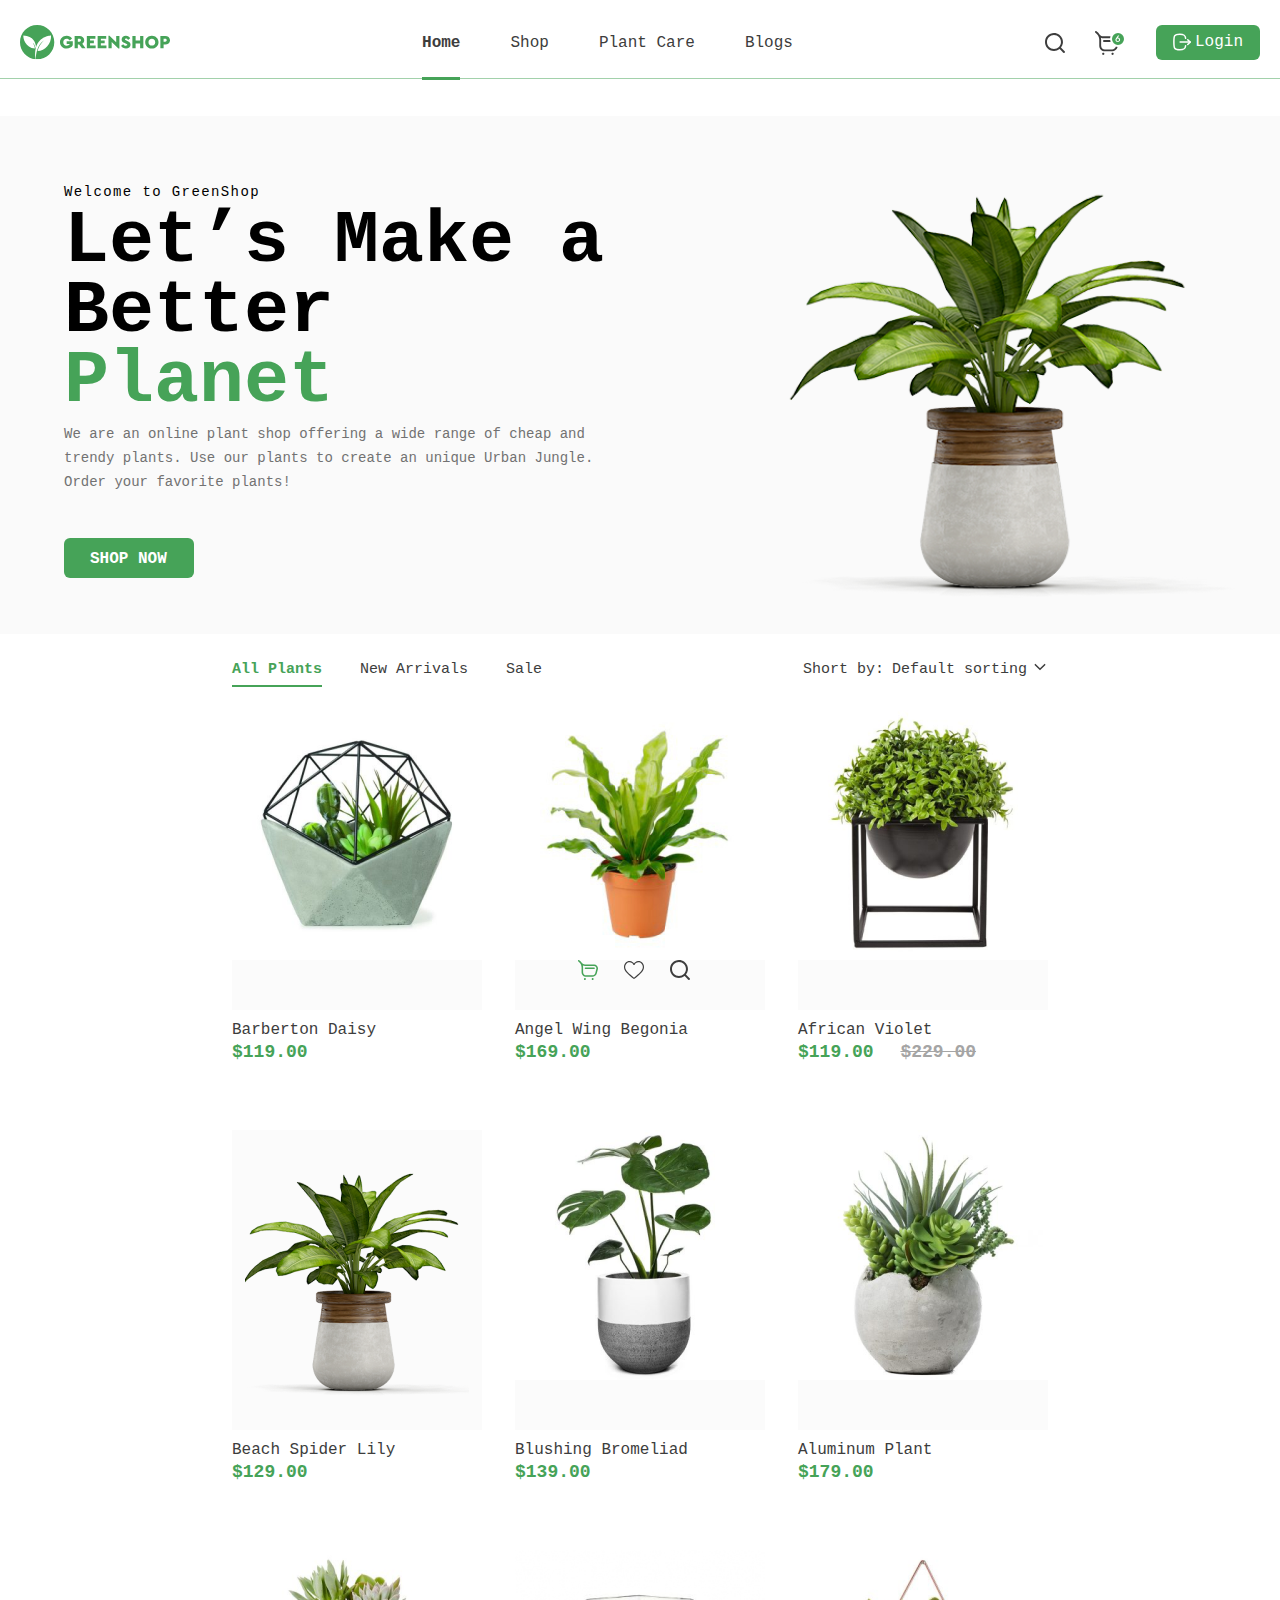
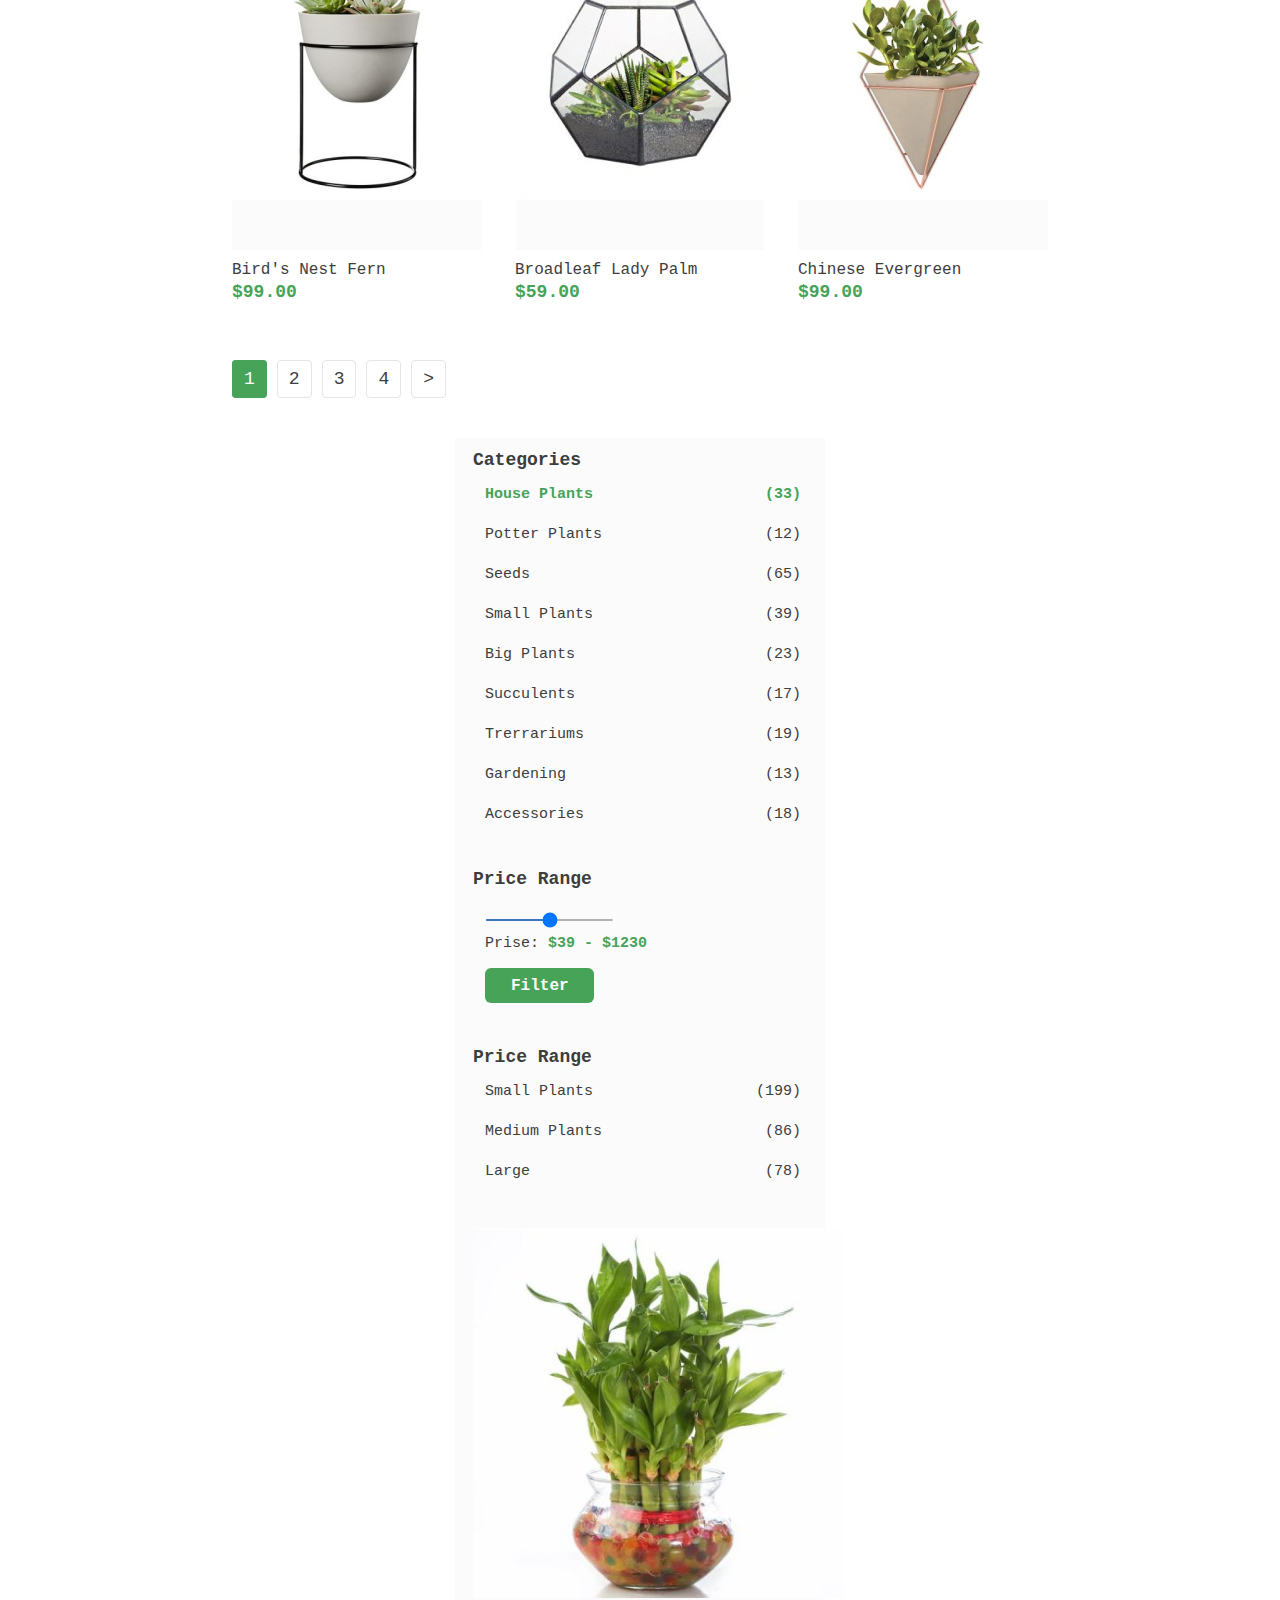
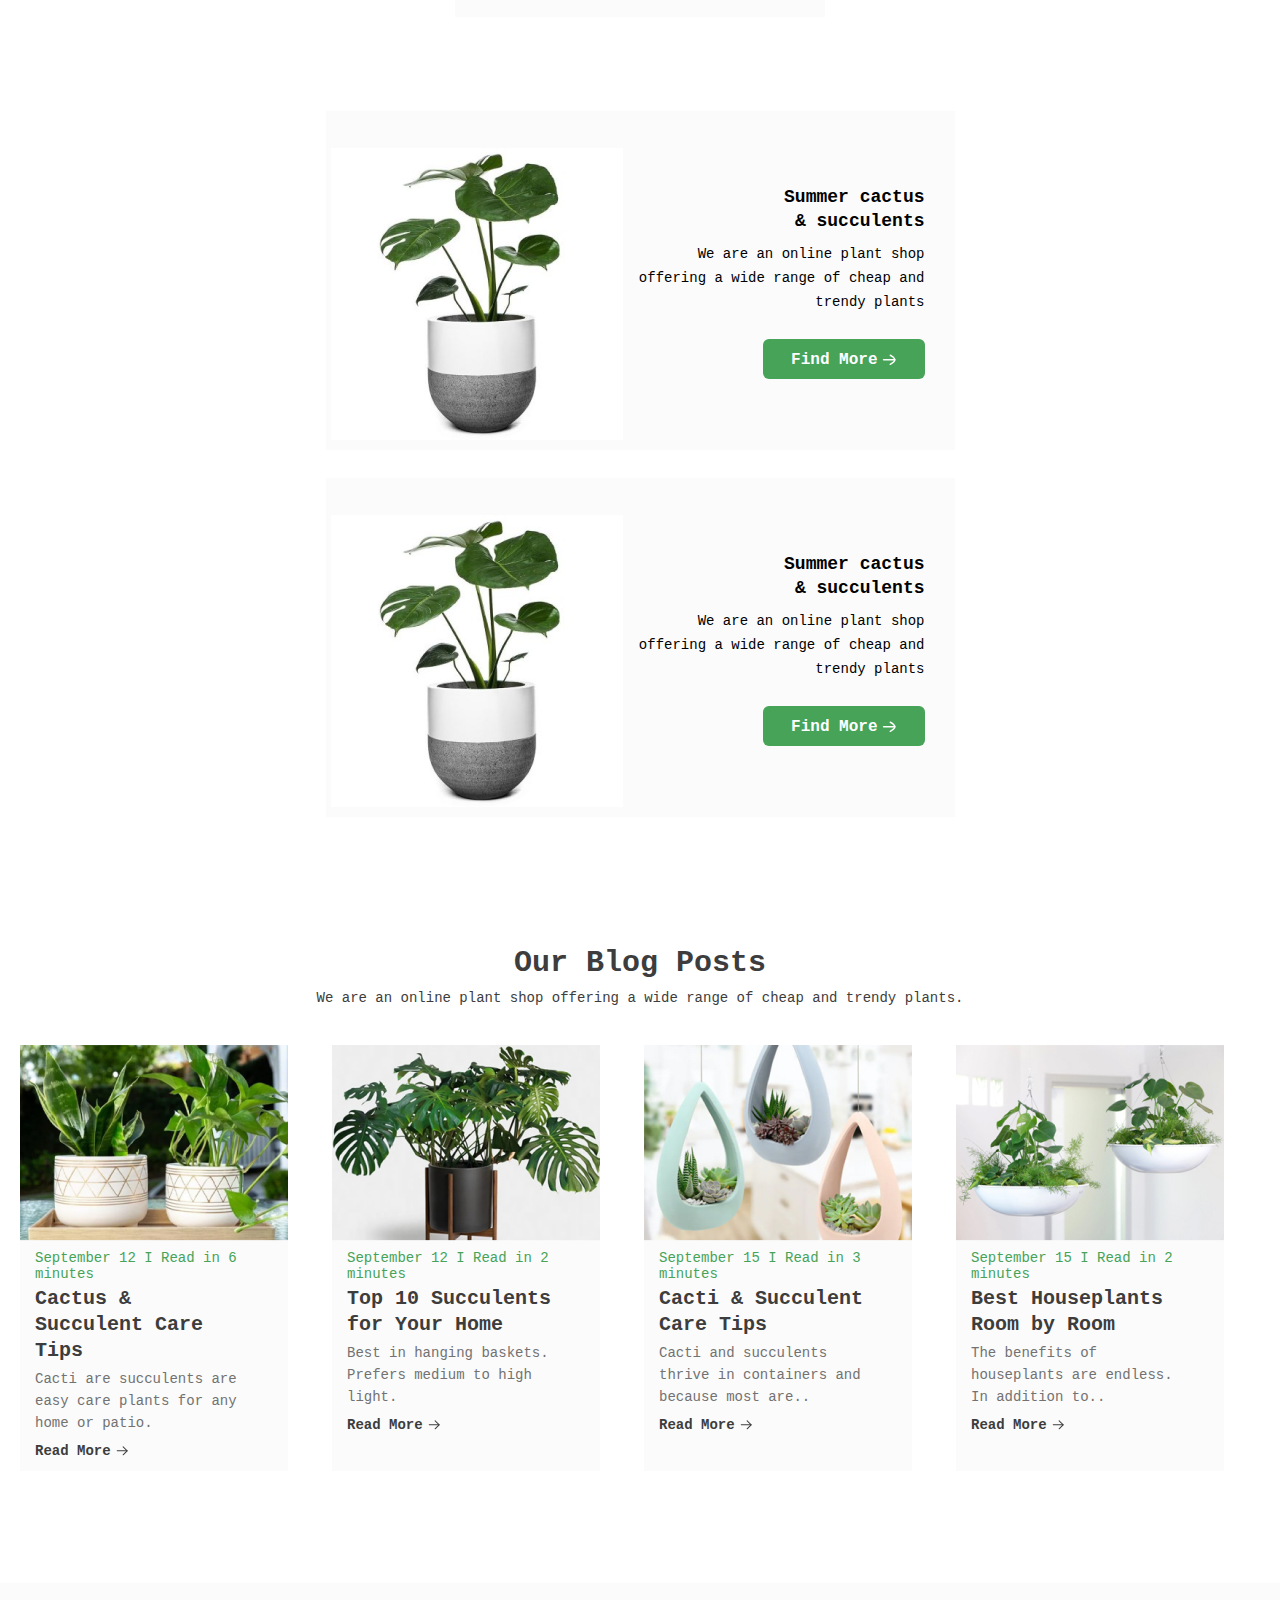
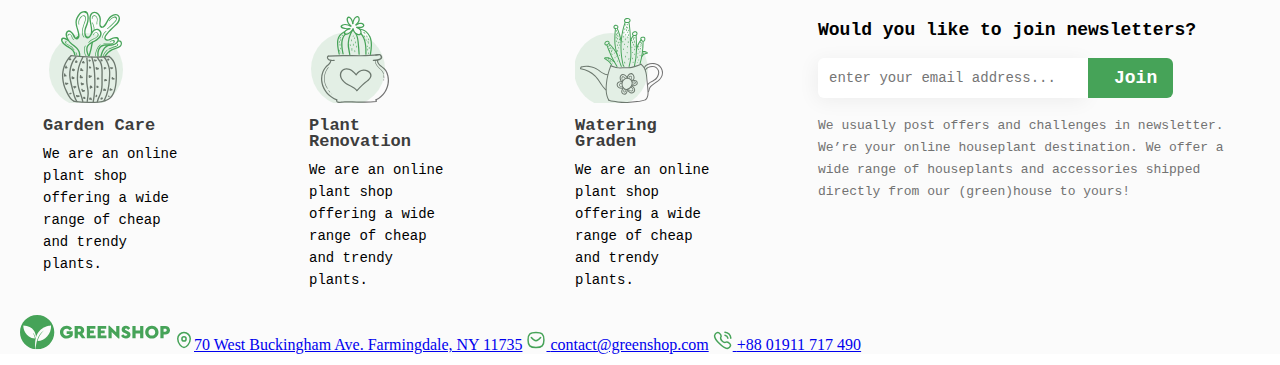
==== commit b4b608b6: "Salom" ====
--- a/home.html
+++ b/home.html
@@ -693,29 +693,159 @@
     </section>
 
     <section class="blog">
-        <div class="blog__contanier">
+        <div class="blog__contanier contanier">
             <h2 class="blog__title">Our Blog Posts</h2>
             <p class="blog__text">We are an online plant shop offering a wide range of cheap and trendy plants. </p>
             <div class="blog__carts">
                 <div class="blog__carts__cart">
-                    <img src="" alt="img" class="blog__cart__img">
+                    <img src="./img/blog/blogcart1.png" alt="img" class="blog__cart__img">
                     <div class="blog__cart__img__info">
-                        <p class="blog__cart__img__time">September 12  I Read in 6 minutes</p>
-                        <h3 class="blog__cart__title">Cactus & Succulent 
+                        <p class="blog__cart__img__time">September 12 I Read in 6 minutes</p>
+                        <h3 class="blog__cart__title">Cactus & Succulent
                             Care Tips</h3>
-                            <p class="blog__cart__text">Cacti are succulents are easy care plants for any home or patio. </p>
-                            <a href="#" class="blog__cart__btn">Read More <span class="blog__cart__btn__span">
-                                <svg width="16" height="16" viewBox="0 0 16 16" fill="none" xmlns="http://www.w3.org/2000/svg">
-                                <path d="M2.66666 7.81714C2.66666 7.56401 2.85476 7.35481 3.09881 7.3217L3.16666 7.31714L13.1667 7.31714C13.4428 7.31714 13.6667 7.541 13.6667 7.81714C13.6667 8.07027 13.4786 8.27947 13.2345 8.31257L13.1667 8.31714H3.16666C2.89051 8.31714 2.66666 8.09328 2.66666 7.81714Z" fill="#3D3D3D"/>
-                                <path d="M8.78066 4.15514C8.58498 3.9603 8.5843 3.64372 8.77914 3.44804C8.95627 3.27015 9.23401 3.25341 9.43006 3.39822L9.48624 3.44652L13.5196 7.46252C13.698 7.64017 13.7142 7.91891 13.5683 8.11496L13.5196 8.17111L9.48627 12.1878C9.29061 12.3826 8.97403 12.382 8.77917 12.1863C8.60203 12.0084 8.58646 11.7306 8.7321 11.5352L8.78063 11.4792L12.458 7.81663L8.78066 4.15514Z" fill="#3D3D3D"/>
+                        <p class="blog__cart__text">Cacti are succulents are easy care plants for any home or patio.
+                        </p>
+                        <a href="#" class="blog__cart__link">Read More <span class="blog__cart__link__span">
+                                <svg width="16" height="16" viewBox="0 0 16 16" fill="none"
+                                    xmlns="http://www.w3.org/2000/svg">
+                                    <path
+                                        d="M2.66666 7.81714C2.66666 7.56401 2.85476 7.35481 3.09881 7.3217L3.16666 7.31714L13.1667 7.31714C13.4428 7.31714 13.6667 7.541 13.6667 7.81714C13.6667 8.07027 13.4786 8.27947 13.2345 8.31257L13.1667 8.31714H3.16666C2.89051 8.31714 2.66666 8.09328 2.66666 7.81714Z"
+                                        fill="#3D3D3D" />
+                                    <path
+                                        d="M8.78066 4.15514C8.58498 3.9603 8.5843 3.64372 8.77914 3.44804C8.95627 3.27015 9.23401 3.25341 9.43006 3.39822L9.48624 3.44652L13.5196 7.46252C13.698 7.64017 13.7142 7.91891 13.5683 8.11496L13.5196 8.17111L9.48627 12.1878C9.29061 12.3826 8.97403 12.382 8.77917 12.1863C8.60203 12.0084 8.58646 11.7306 8.7321 11.5352L8.78063 11.4792L12.458 7.81663L8.78066 4.15514Z"
+                                        fill="#3D3D3D" />
                                 </svg>
-                                </span></a>
-                    </div>
-                </div>
+                            </span></a>
+                    </div>
+                </div>
+                <div class="blog__carts__cart">
+                    <img src="./img/blog/blogcart2.png" alt="img" class="blog__cart__img">
+                    <div class="blog__cart__img__info">
+                        <p class="blog__cart__img__time">September 12 I Read in 2 minutes</p>
+                        <h3 class="blog__cart__title">Top 10 Succulents for Your Home</h3>
+                        <p class="blog__cart__text">Best in hanging baskets. Prefers medium to high light. </p>
+                        <a href="#" class="blog__cart__link">Read More <span class="blog__cart__link__span">
+                                <svg width="16" height="16" viewBox="0 0 16 16" fill="none"
+                                    xmlns="http://www.w3.org/2000/svg">
+                                    <path
+                                        d="M2.66666 7.81714C2.66666 7.56401 2.85476 7.35481 3.09881 7.3217L3.16666 7.31714L13.1667 7.31714C13.4428 7.31714 13.6667 7.541 13.6667 7.81714C13.6667 8.07027 13.4786 8.27947 13.2345 8.31257L13.1667 8.31714H3.16666C2.89051 8.31714 2.66666 8.09328 2.66666 7.81714Z"
+                                        fill="#3D3D3D" />
+                                    <path
+                                        d="M8.78066 4.15514C8.58498 3.9603 8.5843 3.64372 8.77914 3.44804C8.95627 3.27015 9.23401 3.25341 9.43006 3.39822L9.48624 3.44652L13.5196 7.46252C13.698 7.64017 13.7142 7.91891 13.5683 8.11496L13.5196 8.17111L9.48627 12.1878C9.29061 12.3826 8.97403 12.382 8.77917 12.1863C8.60203 12.0084 8.58646 11.7306 8.7321 11.5352L8.78063 11.4792L12.458 7.81663L8.78066 4.15514Z"
+                                        fill="#3D3D3D" />
+                                </svg>
+                            </span></a>
+                    </div>
+                </div>
+                <div class="blog__carts__cart">
+                    <img src="./img/blog/blogcart3.png" alt="img" class="blog__cart__img">
+                    <div class="blog__cart__img__info">
+                        <p class="blog__cart__img__time">September 15 I Read in 3 minutes</p>
+                        <h3 class="blog__cart__title">Cacti & Succulent Care Tips</h3>
+                        <p class="blog__cart__text">Cacti and succulents thrive in containers and because most are..
+                        </p>
+                        <a href="#" class="blog__cart__link">Read More <span class="blog__cart__link__span">
+                                <svg width="16" height="16" viewBox="0 0 16 16" fill="none"
+                                    xmlns="http://www.w3.org/2000/svg">
+                                    <path
+                                        d="M2.66666 7.81714C2.66666 7.56401 2.85476 7.35481 3.09881 7.3217L3.16666 7.31714L13.1667 7.31714C13.4428 7.31714 13.6667 7.541 13.6667 7.81714C13.6667 8.07027 13.4786 8.27947 13.2345 8.31257L13.1667 8.31714H3.16666C2.89051 8.31714 2.66666 8.09328 2.66666 7.81714Z"
+                                        fill="#3D3D3D" />
+                                    <path
+                                        d="M8.78066 4.15514C8.58498 3.9603 8.5843 3.64372 8.77914 3.44804C8.95627 3.27015 9.23401 3.25341 9.43006 3.39822L9.48624 3.44652L13.5196 7.46252C13.698 7.64017 13.7142 7.91891 13.5683 8.11496L13.5196 8.17111L9.48627 12.1878C9.29061 12.3826 8.97403 12.382 8.77917 12.1863C8.60203 12.0084 8.58646 11.7306 8.7321 11.5352L8.78063 11.4792L12.458 7.81663L8.78066 4.15514Z"
+                                        fill="#3D3D3D" />
+                                </svg>
+                            </span></a>
+                    </div>
+                </div>
+                <div class="blog__carts__cart">
+                    <img src="./img/blog/blogcart4.png" alt="img" class="blog__cart__img">
+                    <div class="blog__cart__img__info">
+                        <p class="blog__cart__img__time">September 15 I Read in 2 minutes</p>
+                        <h3 class="blog__cart__title">Best Houseplants Room by Room</h3>
+                        <p class="blog__cart__text">The benefits of houseplants are endless. In addition to.. </p>
+                        <a href="#" class="blog__cart__link">Read More <span class="blog__cart__link__span">
+                                <svg width="16" height="16" viewBox="0 0 16 16" fill="none"
+                                    xmlns="http://www.w3.org/2000/svg">
+                                    <path
+                                        d="M2.66666 7.81714C2.66666 7.56401 2.85476 7.35481 3.09881 7.3217L3.16666 7.31714L13.1667 7.31714C13.4428 7.31714 13.6667 7.541 13.6667 7.81714C13.6667 8.07027 13.4786 8.27947 13.2345 8.31257L13.1667 8.31714H3.16666C2.89051 8.31714 2.66666 8.09328 2.66666 7.81714Z"
+                                        fill="#3D3D3D" />
+                                    <path
+                                        d="M8.78066 4.15514C8.58498 3.9603 8.5843 3.64372 8.77914 3.44804C8.95627 3.27015 9.23401 3.25341 9.43006 3.39822L9.48624 3.44652L13.5196 7.46252C13.698 7.64017 13.7142 7.91891 13.5683 8.11496L13.5196 8.17111L9.48627 12.1878C9.29061 12.3826 8.97403 12.382 8.77917 12.1863C8.60203 12.0084 8.58646 11.7306 8.7321 11.5352L8.78063 11.4792L12.458 7.81663L8.78066 4.15514Z"
+                                        fill="#3D3D3D" />
+                                </svg>
+                            </span></a>
+                    </div>
+                </div>
+
             </div>
         </div>
     </section>
 
+    <footer class="footer">
+        <div class="footer__contanier contanier">
+            <div class="footer__top">
+                <div class="footer__top__section">
+                        <div class="footer__top__section__cart">
+                        <img src="./img/footerCartTop/footer-cart-top-svg1.svg" alt=""
+                            class="footer__top__section__cart__img">
+                        <h2 class="footer__top__cart__title">Garden Care</h2>
+                        <p class="footer__top__cart__text">We are an online plant shop offering a wide range of cheap
+                            and trendy plants.</p>
+                        </div>
+                        <div class="footer__top__section__cart">
+                        <img src="./img/footerCartTop/footer-cart-top-svg2.svg" alt=""
+                            class="footer__top__section__cart__img">
+                        <h2 class="footer__top__cart__title">Plant Renovation</h2>
+                        <p class="footer__top__cart__text">We are an online plant shop offering a wide range of cheap
+                            and trendy plants.</p>
+                        </div>
+                        <div class="footer__top__section__cart">
+                            <img src="./img/footerCartTop/footer-cart-top-svg3.svg" alt=""
+                                class="footer__top__section__cart__img">
+                            <h2 class="footer__top__cart__title">Watering Graden</h2>
+                            <p class="footer__top__cart__text">We are an online plant shop offering a wide range of
+                                cheap and trendy plants.</p>
+                        </div>
+                        <div class="footer__top__contact">
+                            <h2 class="footer__top__contact__title">Would you like to join newsletters?</h2>
+                            <form action="#" class="footer__top__contact__form">
+                                <input placeholder="enter your email address..." type="emai" required
+                                    class="footer__top__contact__inp">
+                                <button class="footer__top__contact__btn">Join</button>
+                            </form>
+                            <p class="footer__top__contact__text">We usually post offers and challenges in newsletter.
+                                We’re your online houseplant destination. We offer a wide range of houseplants and
+                                accessories shipped directly from our (green)house to yours! </p>
+                        </div>
+                </div>
+                    <div class="footer__center">
+                        <div class="footer__center__cetion">
+                            <a href="#" class="footer__center__section__img"><img src="./img/footer/footer-center-svg1.svg" alt=""></a>
+                            <a href="#" class="footer__center__section__locetion"><svg xmlns="http://www.w3.org/2000/svg" width="20" height="20" viewBox="0 0 20 20" fill="none">
+                                <path fill-rule="evenodd" clip-rule="evenodd" d="M12.0918 8.92531C12.0918 7.77425 11.1591 6.84155 10.0081 6.84155C8.85787 6.84155 7.92517 7.77425 7.92517 8.92531C7.92517 10.0755 8.85787 11.0082 10.0081 11.0082C11.1591 11.0082 12.0918 10.0755 12.0918 8.92531Z" stroke="#46A358" stroke-width="1.5" stroke-linecap="round" stroke-linejoin="round"/>
+                                <path fill-rule="evenodd" clip-rule="evenodd" d="M9.99959 17.5C7.58457 17.5 3.75 13.2989 3.75 8.8322C3.75 5.33539 6.54758 2.5 9.99959 2.5C13.4516 2.5 16.25 5.33539 16.25 8.8322C16.25 13.2989 12.4154 17.5 9.99959 17.5Z" stroke="#46A358" stroke-width="1.5" stroke-linecap="round" stroke-linejoin="round"/>
+                                </svg><span class="footer__center__section__locetion__span">70 West Buckingham Ave.
+                                    Farmingdale, NY 11735</span></a>
+                            <a href="#" class="footer__center__section__locetion">
+                                <svg width="20" height="20" viewBox="0 0 20 20" fill="none" xmlns="http://www.w3.org/2000/svg">
+                                <path d="M14.6208 7.51587C14.6208 7.51587 11.9457 10.7264 9.98919 10.7264C8.03347 10.7264 5.32837 7.51587 5.32837 7.51587" stroke="#46A358" stroke-width="1.5" stroke-linecap="round" stroke-linejoin="round"/>
+                                <path fill-rule="evenodd" clip-rule="evenodd" d="M2.0434 9.97404C2.0434 4.27562 4.02753 2.37671 9.97991 2.37671C15.9323 2.37671 17.9164 4.27562 17.9164 9.97404C17.9164 15.6716 15.9323 17.5714 9.97991 17.5714C4.02753 17.5714 2.0434 15.6716 2.0434 9.97404Z" stroke="#46A358" stroke-width="1.5" stroke-linecap="round" stroke-linejoin="round"/>
+                                </svg>
+                                <span class="footer__center__section__locetion__span">contact@greenshop.com</span></a>        
+                            <a href="#" class="footer__center__section__locetion">
+                                    
+<svg width="20" height="20" viewBox="0 0 20 20" fill="none" xmlns="http://www.w3.org/2000/svg">
+    <path d="M11.9604 2.29175C15.0446 2.63425 17.4813 5.06758 17.8279 8.15175" stroke="#46A358" stroke-width="1.5" stroke-linecap="round" stroke-linejoin="round"/>
+    <path d="M11.9604 5.24414C13.4363 5.53081 14.5896 6.68497 14.8771 8.16081" stroke="#46A358" stroke-width="1.5" stroke-linecap="round" stroke-linejoin="round"/>
+    <path fill-rule="evenodd" clip-rule="evenodd" d="M6.41708 13.5825C0.668758 7.83352 1.48616 5.20096 2.09213 4.35263C2.16997 4.21552 4.08873 1.34323 6.1455 3.02839C11.2507 7.23288 4.78759 6.63843 9.0745 10.9261C13.3623 15.2128 12.7669 8.74996 16.9716 13.8541C18.6568 15.9117 15.7844 17.8303 15.6482 17.9073C14.7998 18.5141 12.1663 19.3315 6.41708 13.5825Z" stroke="#46A358" stroke-width="1.5" stroke-linecap="round" stroke-linejoin="round"/>
+    </svg>
+    
+                                    <span class="footer__center__section__locetion__span">+88 01911 717 490</span></a>    
+                        </div>
+                    </div>
+            </div>
+        </div>
+    </footer>
 </body>
 
 </html>--- a/css/main.css
+++ b/css/main.css
@@ -103,7 +103,7 @@
 .header__btn:hover {
   background-color: #3d3d3d;
   color: yellowgreen;
-  transition: all .3s;
+  transition: all 0.3s;
 }
 .header__btn__svg {
   display: flex;
@@ -177,10 +177,10 @@
   text-align: left;
   cursor: pointer;
 }
-.hero__headings__btn:hover{
+.hero__headings__btn:hover {
   background-color: #3d3d3d;
   color: yellowgreen;
-  transition: all .3s;
+  transition: all 0.3s;
 }
 .hero__right__bg__img {
   display: flex;
@@ -347,10 +347,10 @@
   margin-bottom: 46px;
   cursor: pointer;
 }
-.ategories__infos__heading__input__btn:hover{
+.ategories__infos__heading__input__btn:hover {
   color: yellowgreen;
   background-color: #3d3d3d;
-  transition: all .3s;
+  transition: all 0.3s;
 }
 .categories__infos__heading__img {
   display: flex;
@@ -554,7 +554,7 @@
 .findmore__card {
   display: flex;
   gap: 10px;
-  background-color: #FBFBFB;
+  background-color: #fbfbfb;
   padding: 37px 30px 10px 5px;
 }
 .findmore__img__section {
@@ -594,17 +594,17 @@
   background-color: #46a358;
   color: white;
   border-radius: 6px;
-  font-family: Cera Pro ,monospace;
+  font-family: Cera Pro, monospace;
   font-size: 16px;
   font-weight: 700;
   line-height: 20px;
   margin-left: auto;
   cursor: pointer;
 }
-.findmore__btn:hover{
+.findmore__btn:hover {
   background-color: #3d3d3d;
   color: yellowgreen;
-  transition: all .3s;
+  transition: all 0.3s;
 }
 .finmore__btn__span {
   display: flex;
@@ -612,17 +612,231 @@
 
 /* findmore responsive */
 
-@media(max-width: 1305px){
-  .findmore__contanier{
+@media (max-width: 1305px) {
+  .findmore__contanier {
     flex-direction: column;
   }
-  .findmore__card{
+  .findmore__card {
     margin-left: auto;
     margin-right: auto;
   }
 }
-@media(max-width: 620px){
-  .findmore__btn{
+@media (max-width: 620px) {
+  .findmore__btn {
     padding: 9px 10px;
   }
-}+}
+
+.blog {
+  padding-top: 69px;
+  padding-bottom: 50px;
+}
+.blog__contanier {
+  text-align: center;
+}
+.blog__title {
+  color: #3d3d3d;
+  font-family: Cera Pro, monospace;
+  font-size: 30px;
+  font-weight: 700;
+  line-height: 16px;
+  margin-bottom: 15px;
+}
+.blog__text {
+  color: #3d3d3d;
+  font-family: Cera Pro, monospace;
+  font-size: 14px;
+  line-height: 24px;
+  margin-bottom: 35px;
+}
+.blog__carts {
+  display: flex;
+  gap: 44px;
+}
+.blog__carts__cart {
+  max-width: 268px;
+  background-color: #fbfbfb;
+}
+.blog__cart__img {
+  display: flex;
+}
+.blog__cart__img__info {
+  padding: 9px 11px 12px 15px;
+  text-align: left;
+  width: 242px;
+}
+.blog__cart__img__time {
+  color: #46a358;
+  margin-bottom: 4px;
+  font-family: Cera Pro, monospace;
+  font-size: 14px;
+  font-weight: 500;
+  line-height: 16px;
+}
+.blog__cart__title {
+  color: #3d3d3d;
+  font-family: Cera Pro, monospace;
+  font-size: 20px;
+  font-weight: 700;
+  line-height: 26px;
+  margin-bottom: 4px;
+}
+.blog__cart__text {
+  color: #727272;
+  font-family: Cera Pro, monospace;
+  font-size: 14px;
+  font-weight: 400;
+  line-height: 22px;
+  margin-bottom: 9px;
+}
+.blog__cart__link {
+  color: #3d3d3d;
+  display: flex;
+  gap: 3px;
+  align-items: center;
+  text-decoration: none;
+  font-family: Cera Pro, monospace;
+  font-size: 14px;
+  font-weight: 600;
+  line-height: 16px;
+  text-align: left;
+}
+.blog__cart__link:hover {
+  color: #46a358;
+  transition: all 0.3s;
+}
+.blog__cart__link__span {
+  display: flex;
+  align-items: center;
+}
+
+/* blog responsive */
+
+@media (max-width: 1260px) {
+  .blog__carts {
+    flex-wrap: wrap;
+    justify-content: center;
+  }
+  .blog__title {
+    text-align: left;
+  }
+
+  .blog__text {
+    width: 50%;
+    text-align: left;
+  }
+}
+
+@media (max-width: 700px) {
+  .blog__title {
+    font-size: 25px;
+    text-align: left;
+  }
+  .blog__text {
+    font-size: 14px;
+    width: 50%;
+    text-align: left;
+  }
+}
+
+.footer {
+  padding-top: 62px;
+  padding-bottom: 13px;
+}
+.footer__contanier {
+  background-color: #fbfbfb;
+}
+.footer__top {
+}
+.footer__top__section {
+  display: flex;
+  gap: 62px;
+}
+.footer__top__section__cart {
+  max-width: 204px;
+  padding: 25px 34px 24px 23px;
+}
+.footer__top__section__cart__img {
+  display: flex;
+  margin-bottom: 15px;
+}
+.footer__top__cart__title {
+  font-family: Cera Pro, monospace;
+  font-size: 17px;
+  font-weight: 700;
+  line-height: 16px;
+  text-align: left;
+  color: #3d3d3d;
+  margin-bottom: 9px;
+}
+.footer__top__cart__text {
+  font-family: Cera Pro, monospace;
+  font-size: 14px;
+  line-height: 22px;
+}
+.footer__top__contact {
+  padding: 37px 25px 33px 0;
+}
+.footer__top__contact__title {
+  font-family: Cera Pro, monospace;
+  margin-bottom: 18px;
+  font-size: 18px;
+  font-weight: 700;
+  line-heig
+  
+  ht: 16px;
+  text-align: left;
+}
+.footer__top__contact__form {
+  display: flex;
+  margin-bottom: 17px;
+}
+.footer__top__contact__inp {
+  width: 270px;
+  padding-top: 12px;
+  padding-bottom: 12px;
+  padding-left: 11px;
+  border: none;
+  border-radius: 6px 0 0 6px;
+  box-shadow: -2px 3px 20px #0000000f;
+  font-family: Cera Pro, monospace;
+  color: #ACACAC;
+  font-size: 14px;
+  font-weight: 400;
+  line-height: 16px;
+  text-align: left;
+}
+.footer__top__contact__btn {
+  width: 85px;
+  padding: 12px 25px 12px 26px;
+  background-color: #46a358;
+  border-radius: 0 6px 6px 0;
+  border: none;
+  font-family: Cera Pro, monospace;
+  font-size: 18px;
+  font-weight: 700;
+  line-height: 16px;
+  text-align: left;
+  color: white;
+}
+.footer__top__contact__text {
+  font-family: Cera Pro, monospace;
+  font-size: 13px;
+  font-weight: 400;
+  line-height: 22px;
+  text-align: left;
+  color: #727272;
+}
+
+/* footer top responsive */
+
+@media(max-width: 1230px){
+  .footer__top__section{
+    flex-wrap: wrap;
+    gap: 25px;
+    justify-content: center;
+  }
+  .footer__top__contact{
+    width: 360px;
+  }
+}
